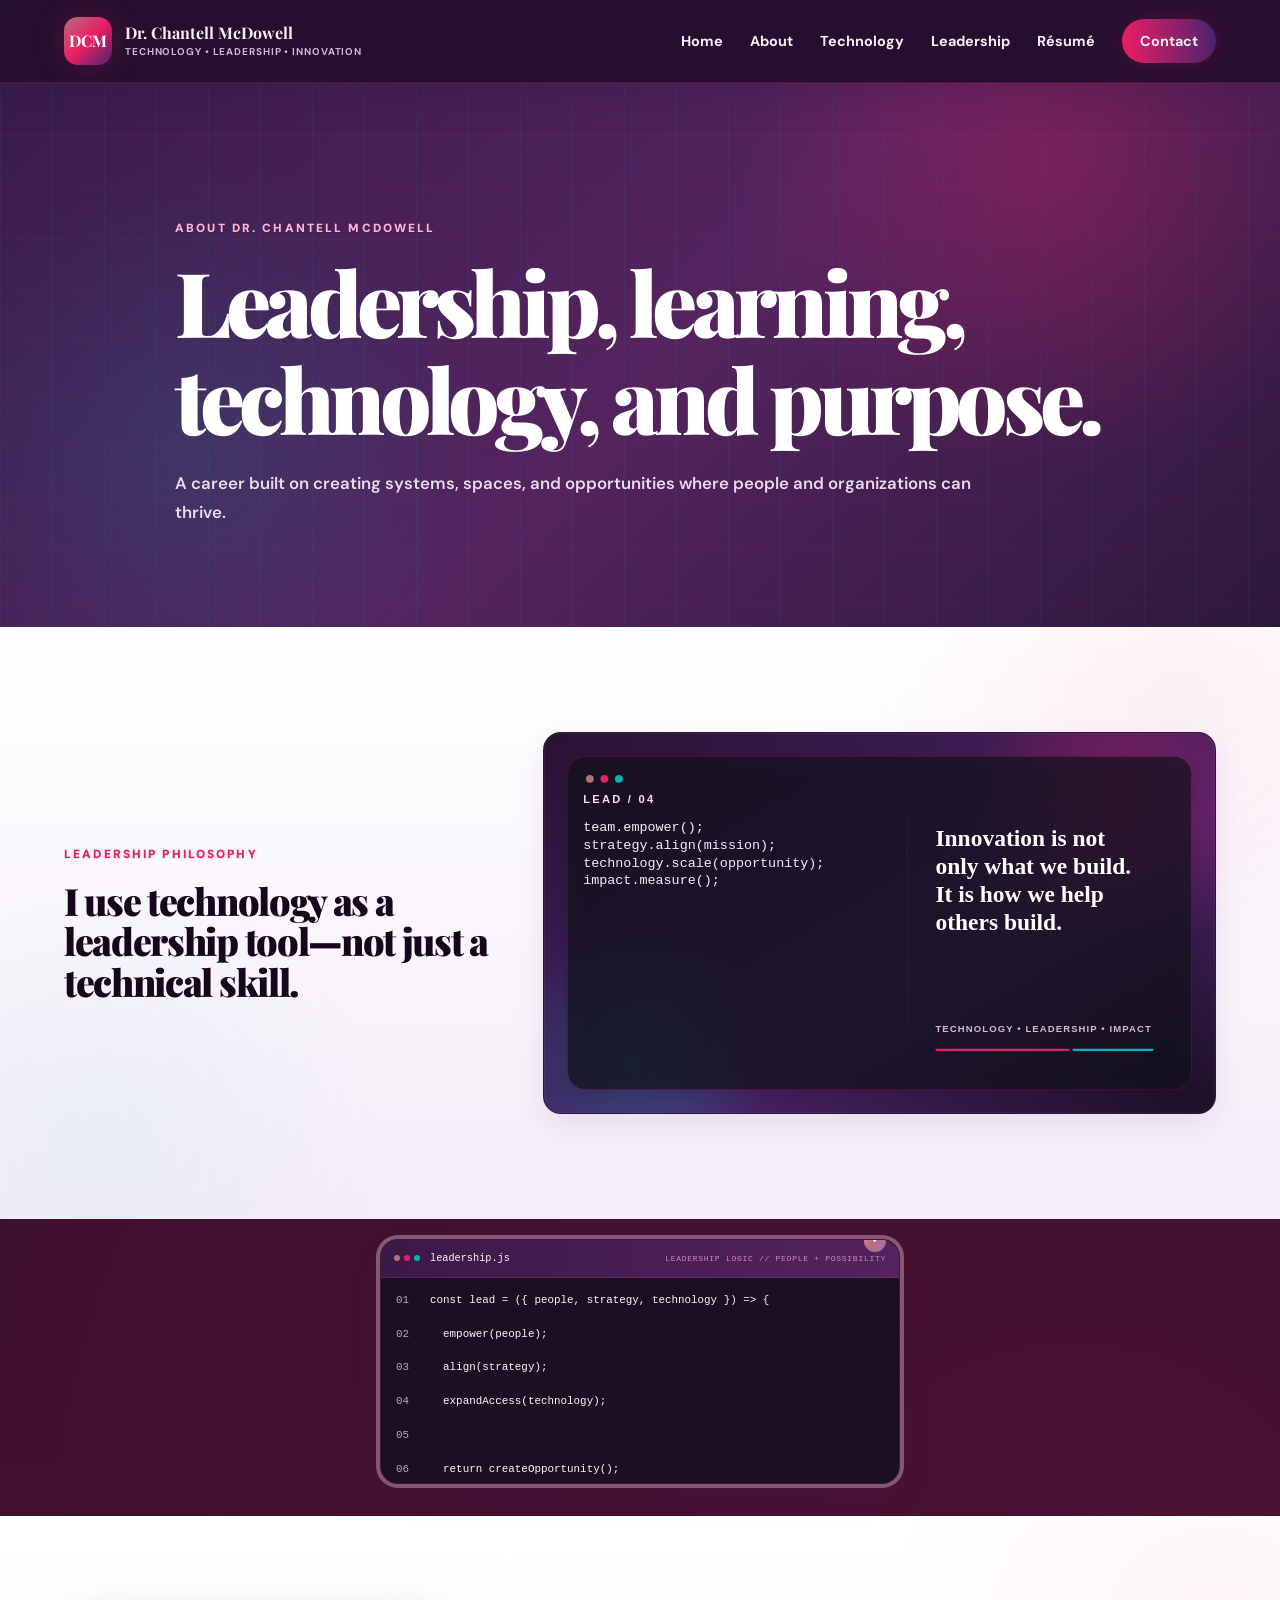
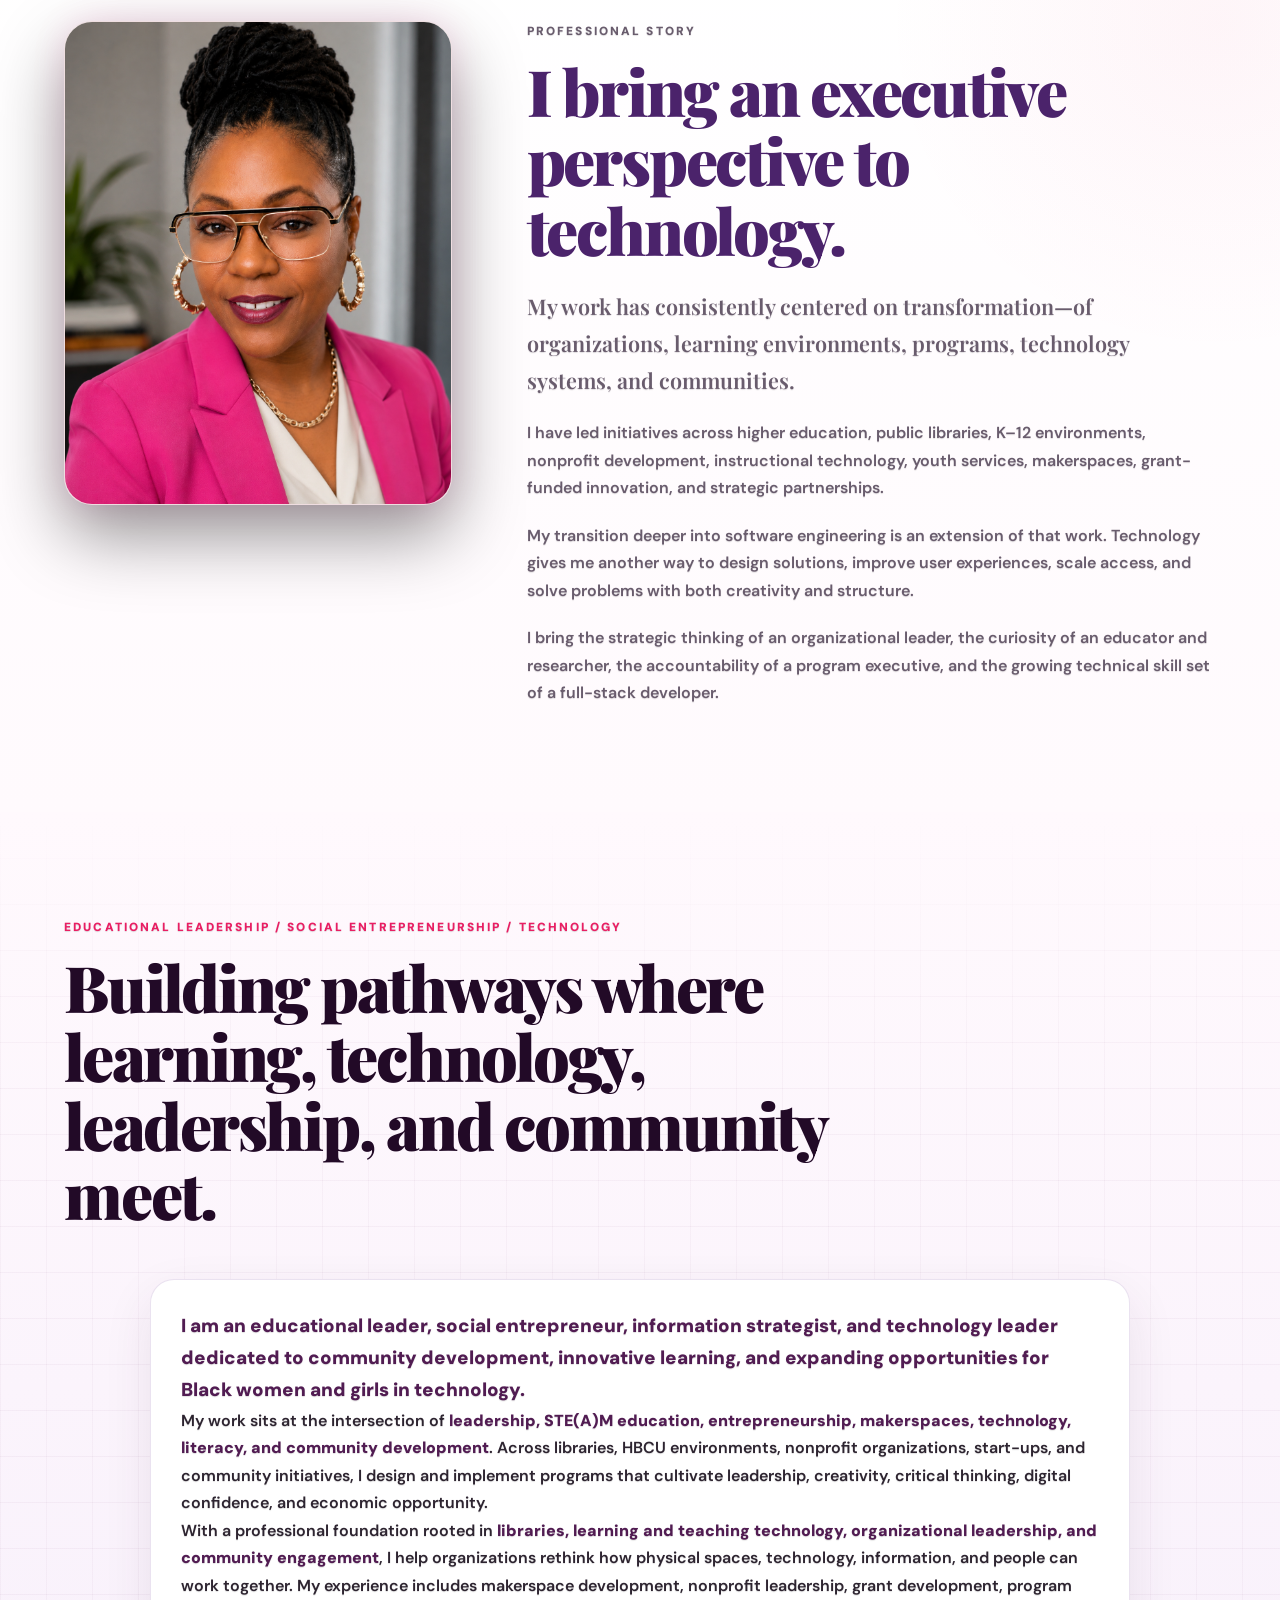
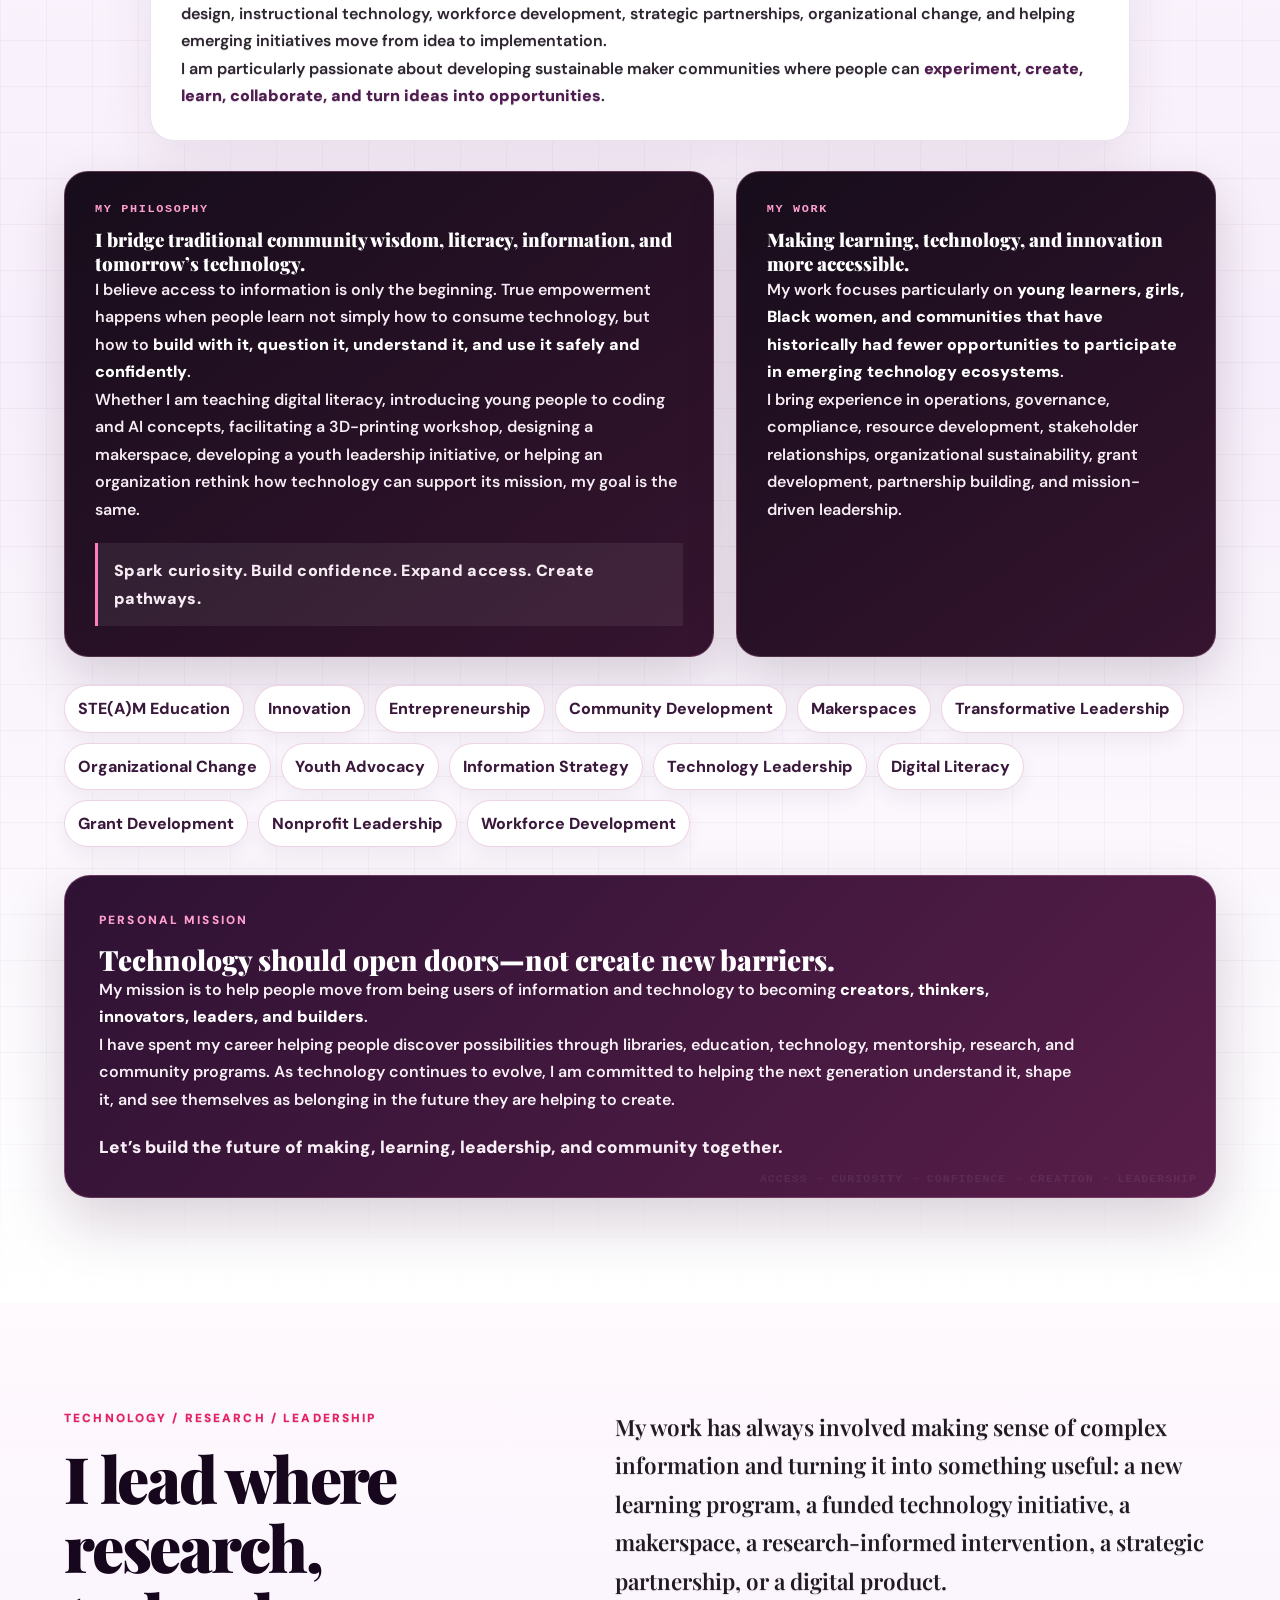
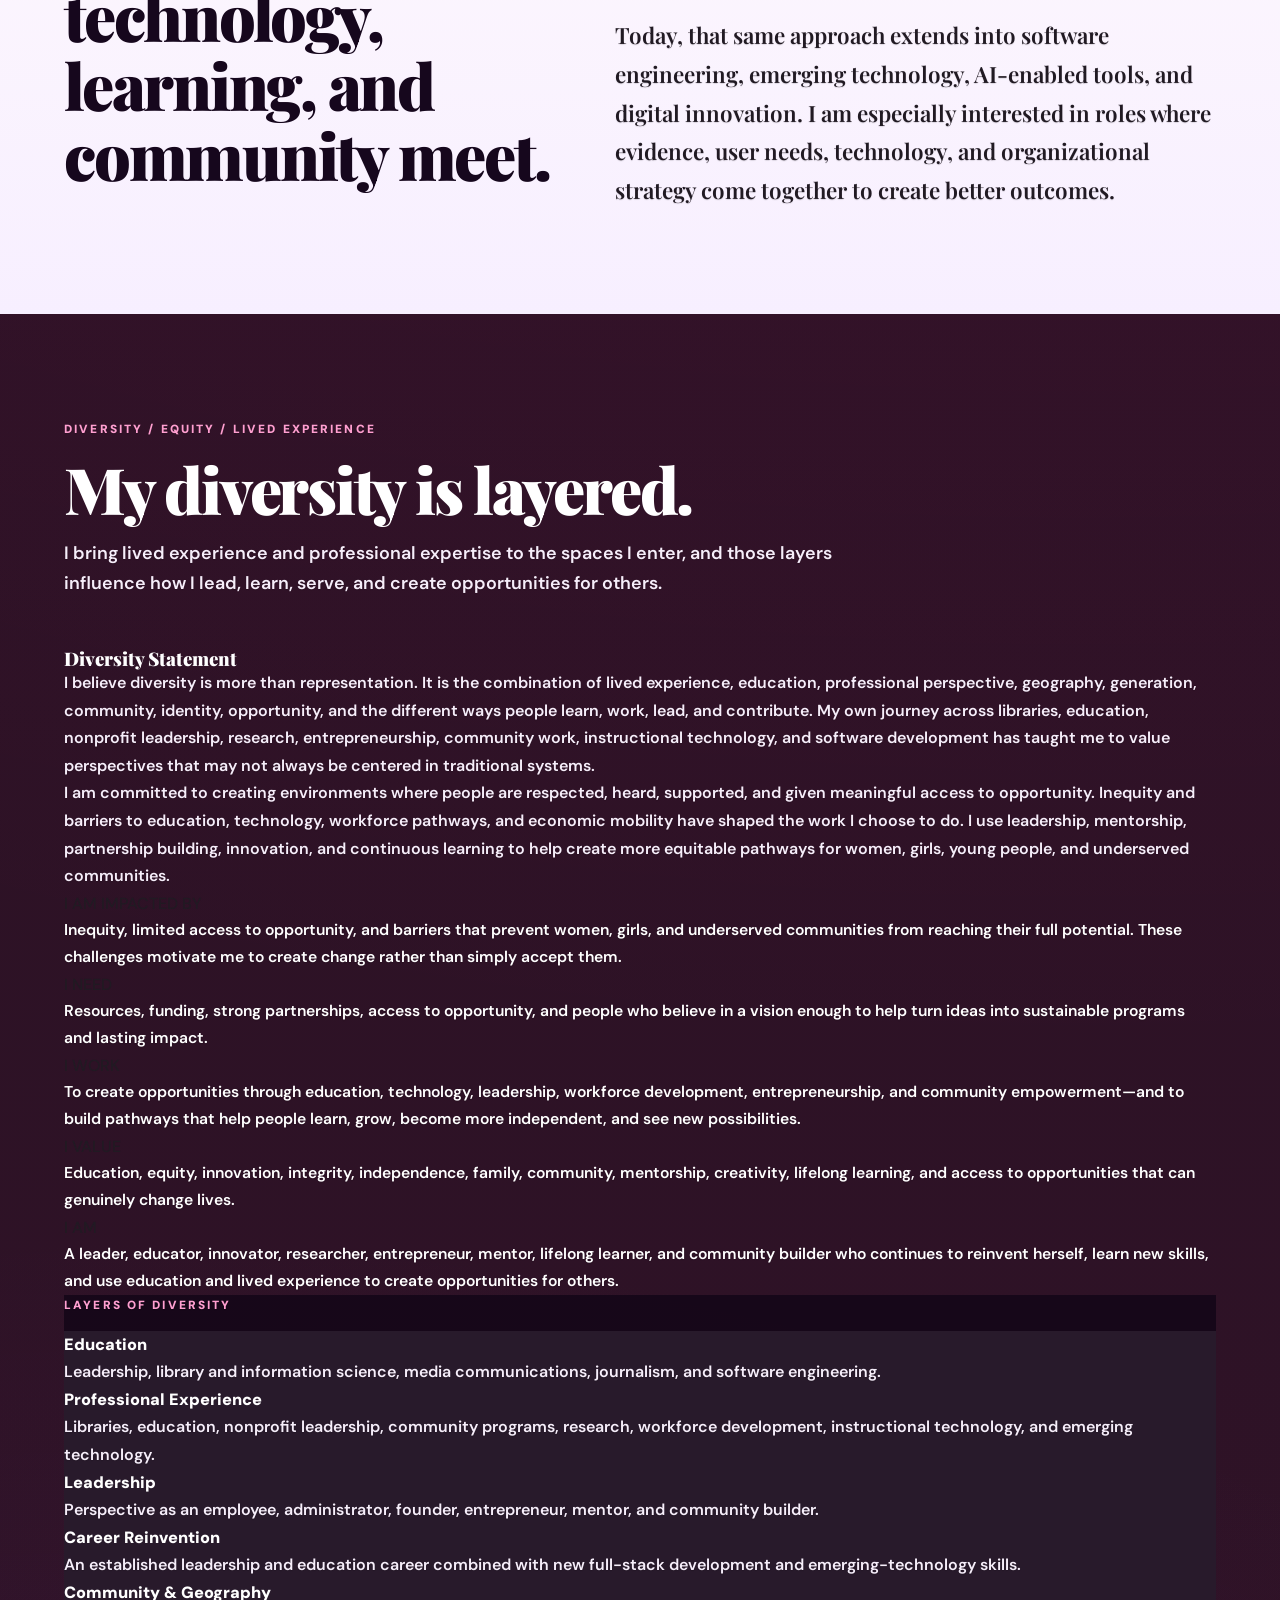
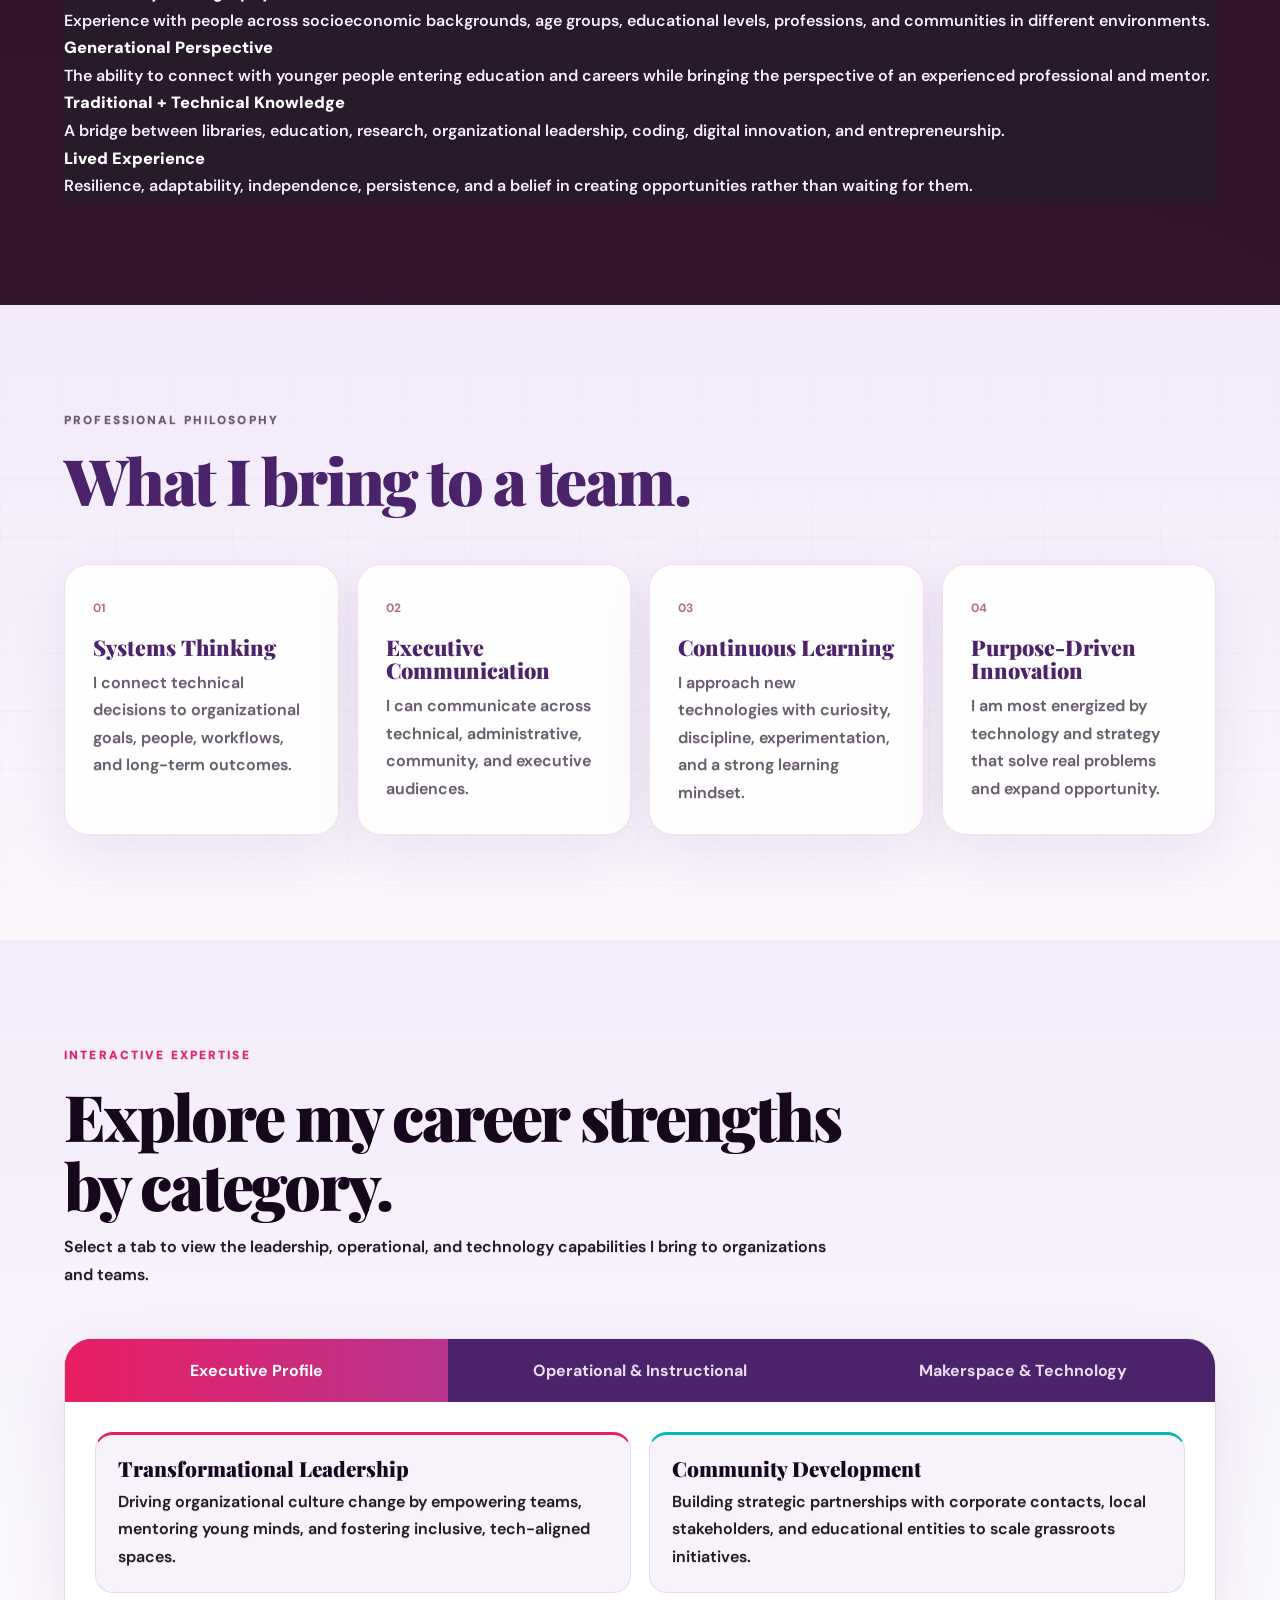
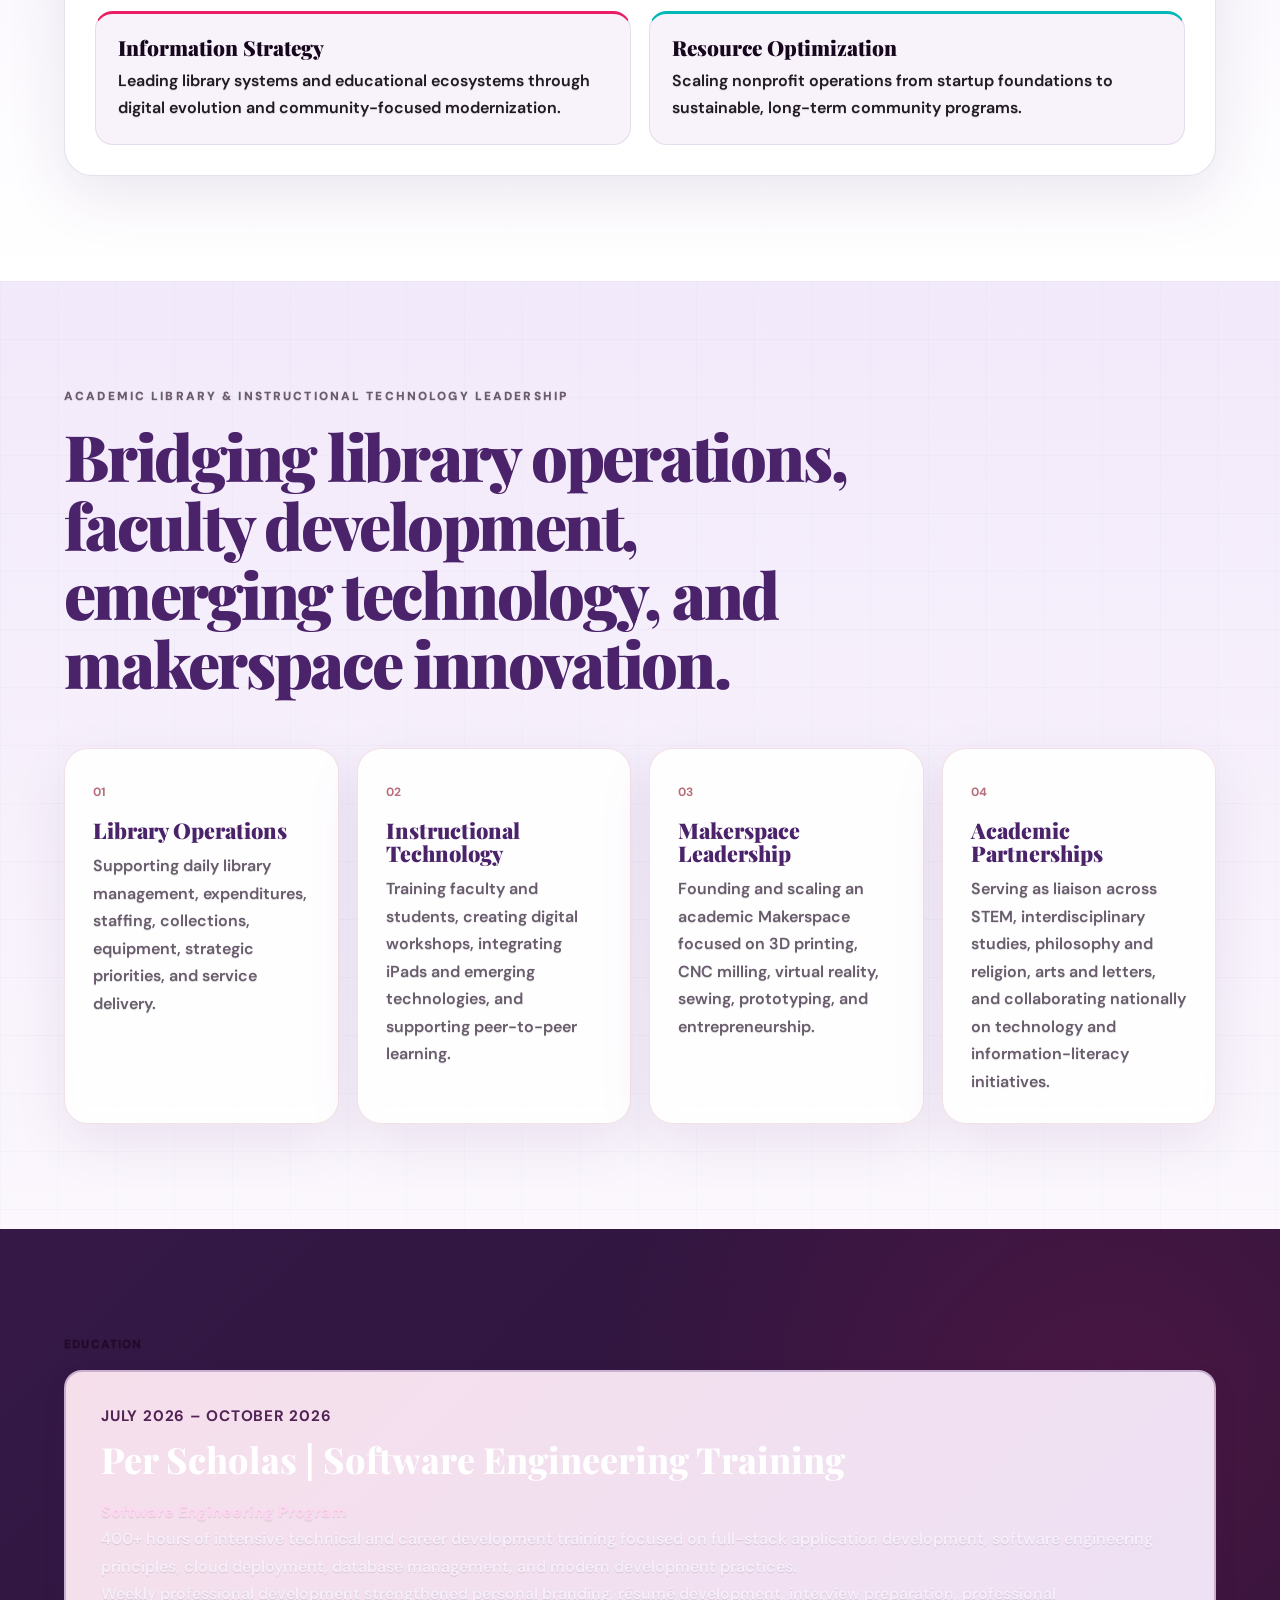
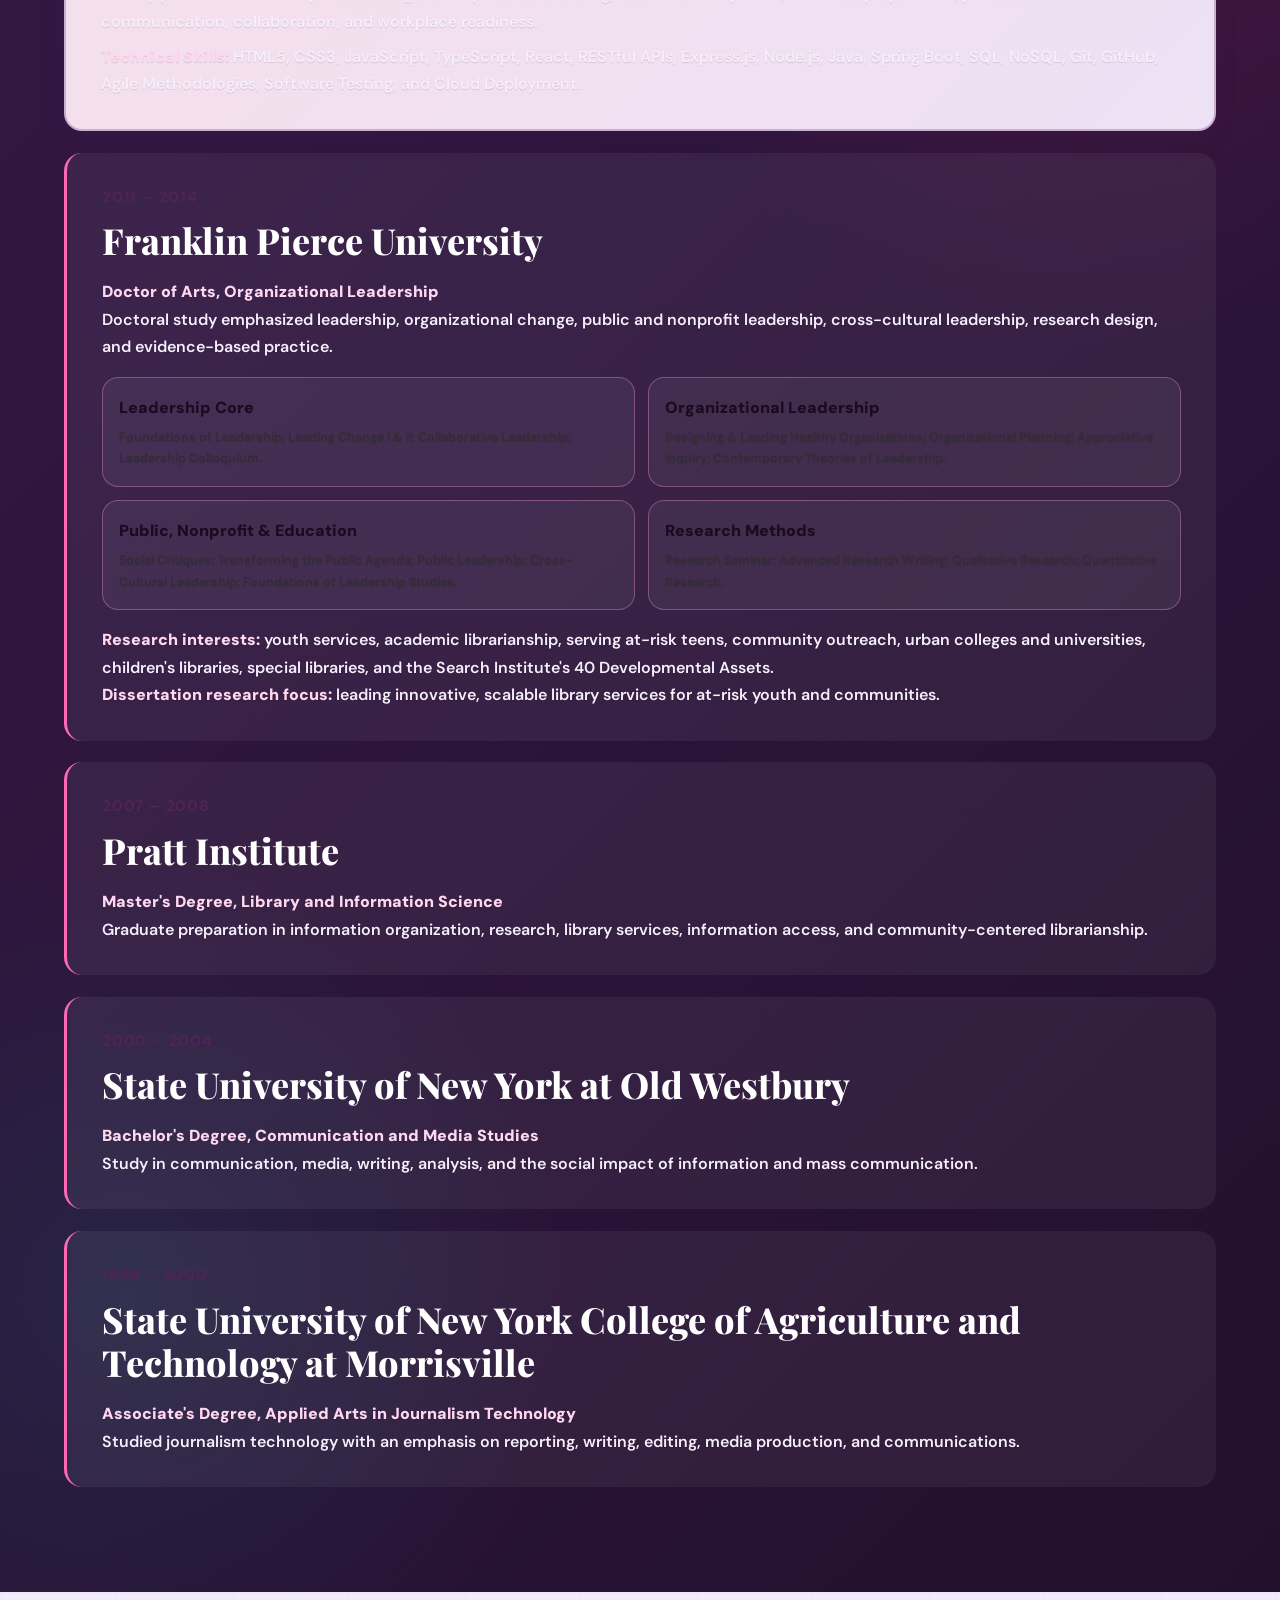
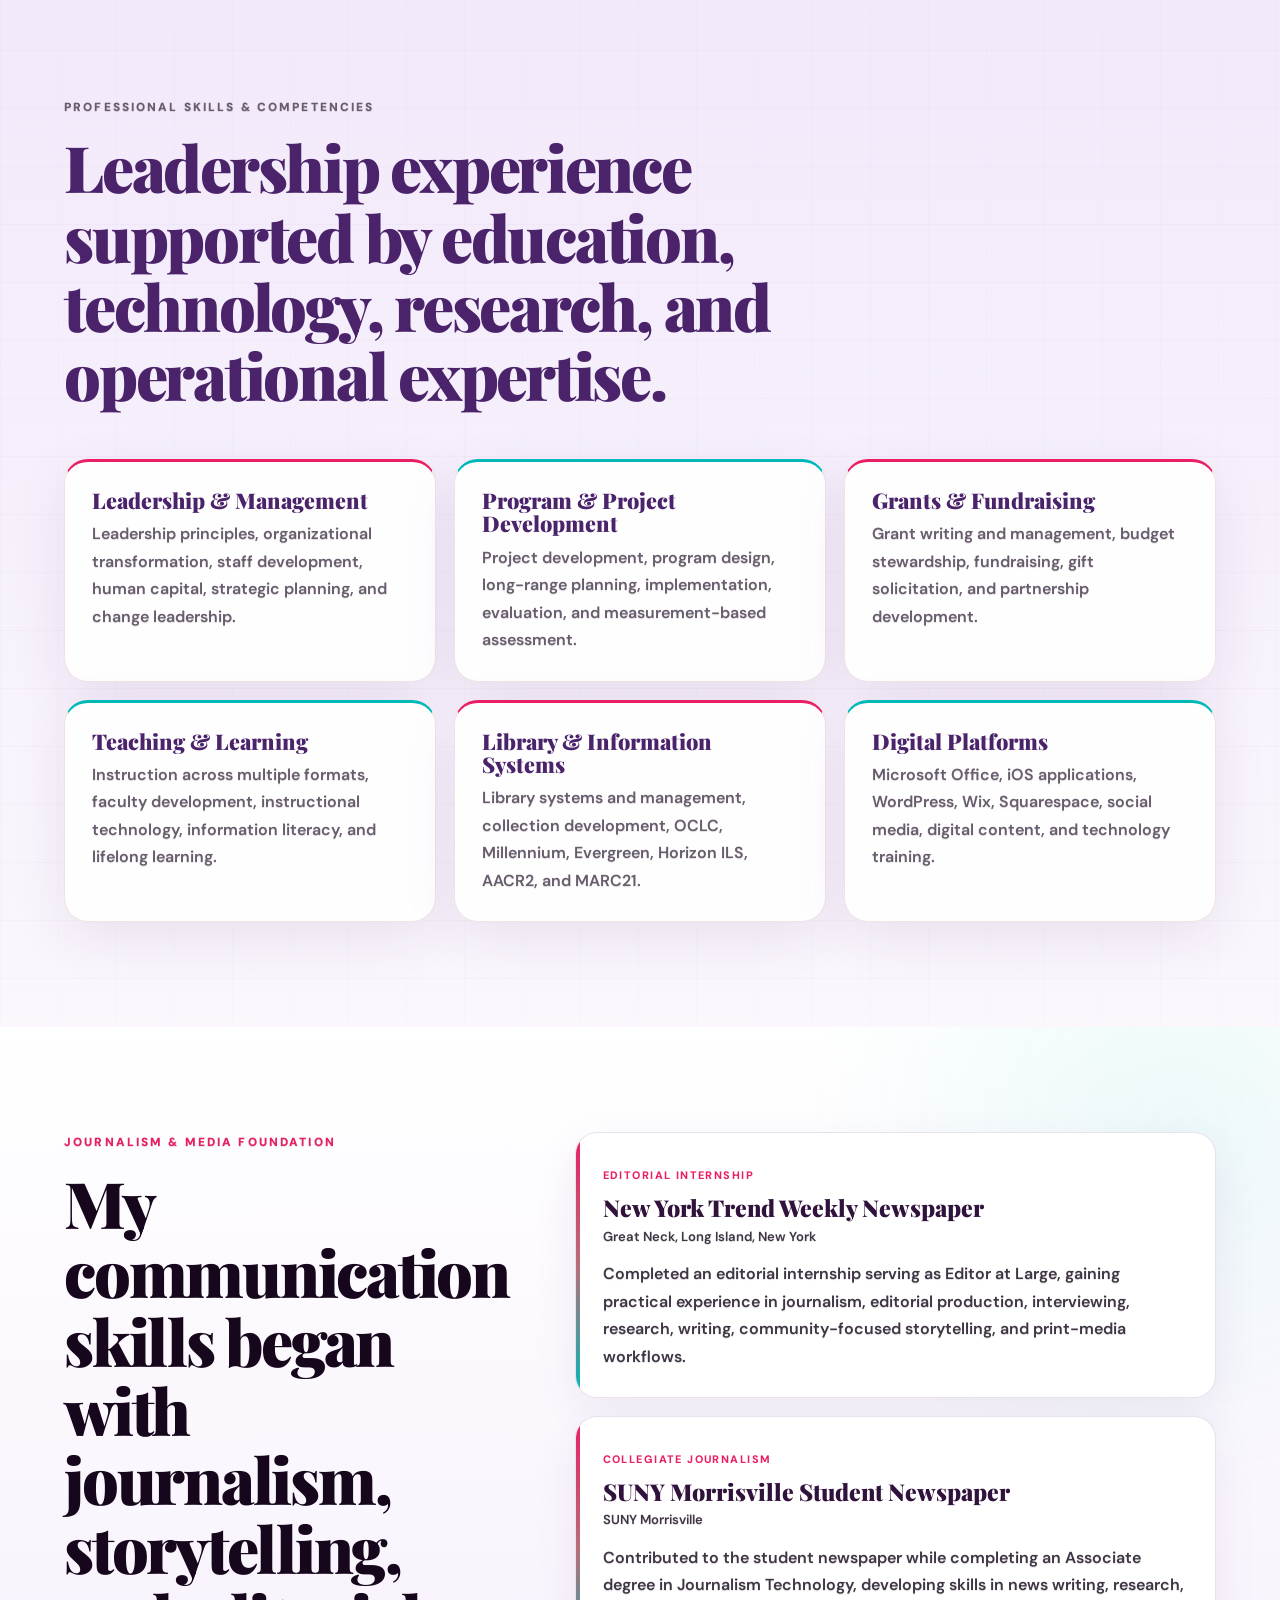
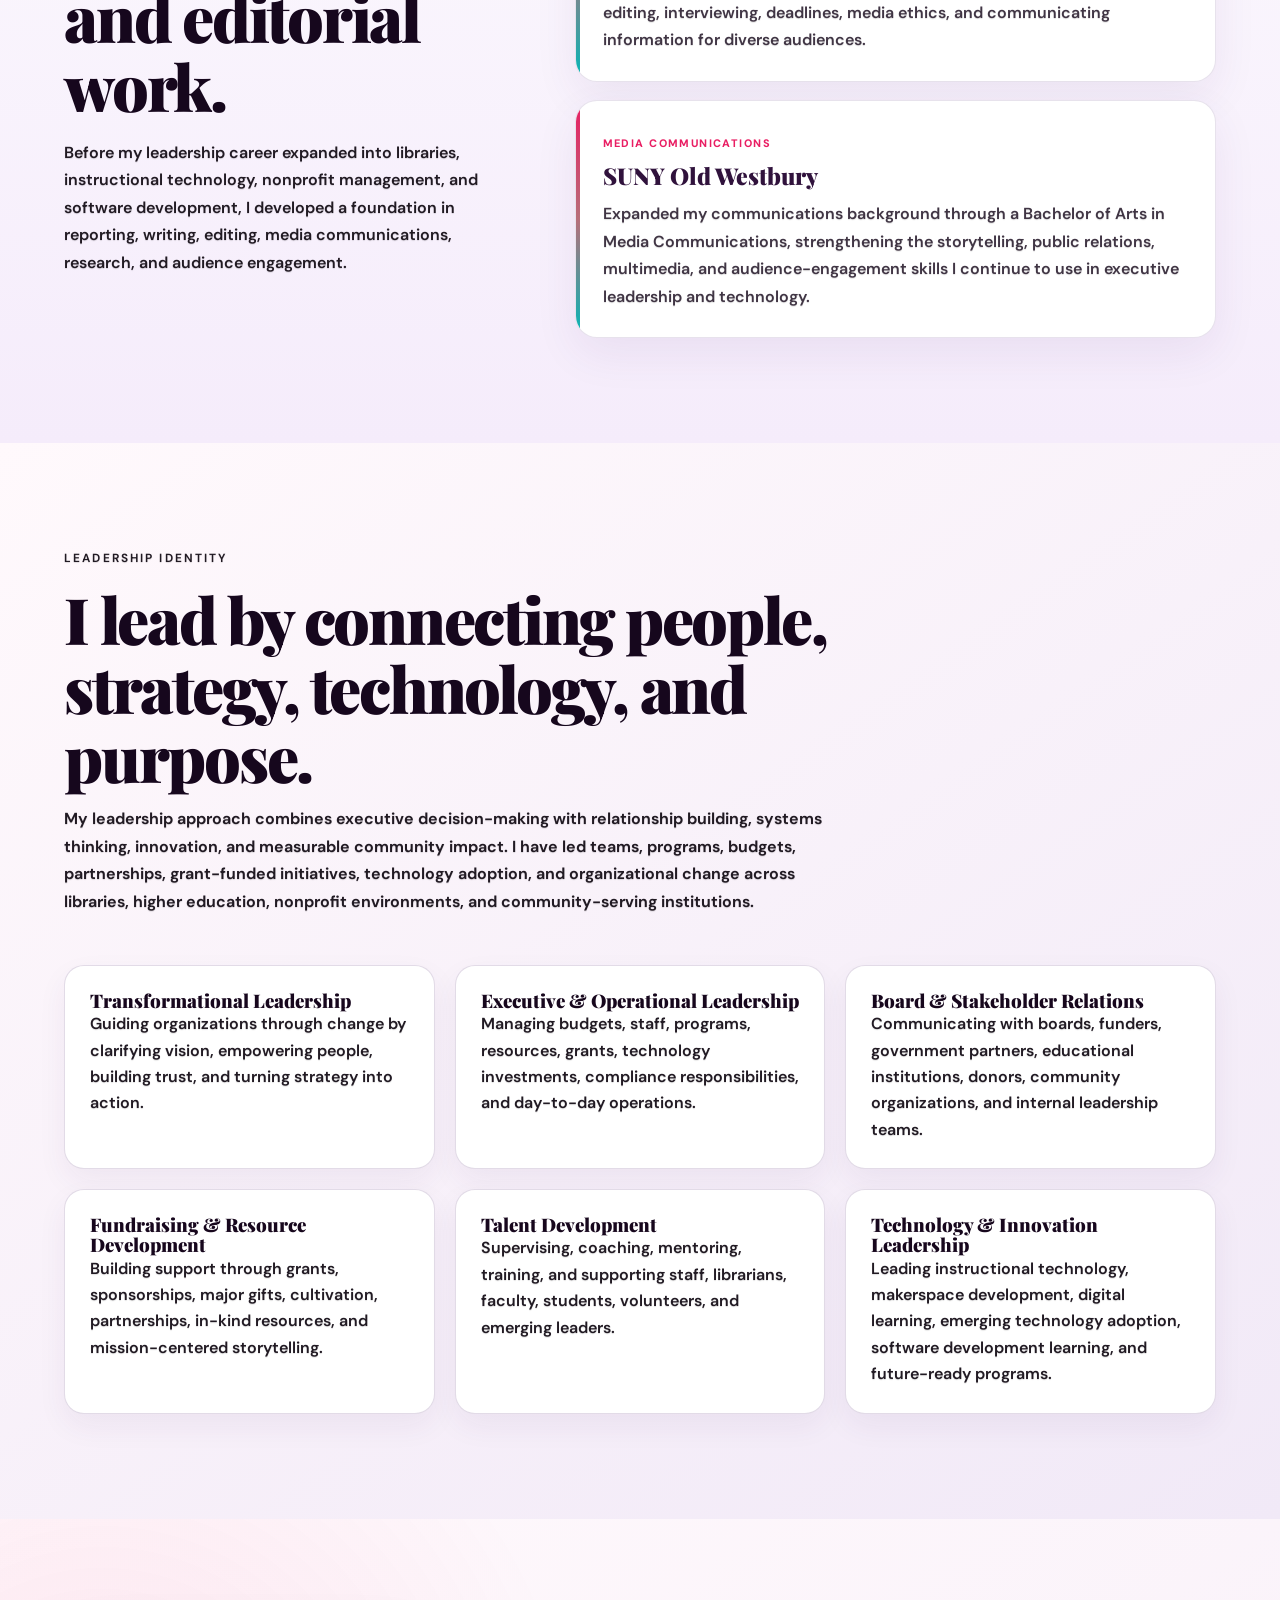
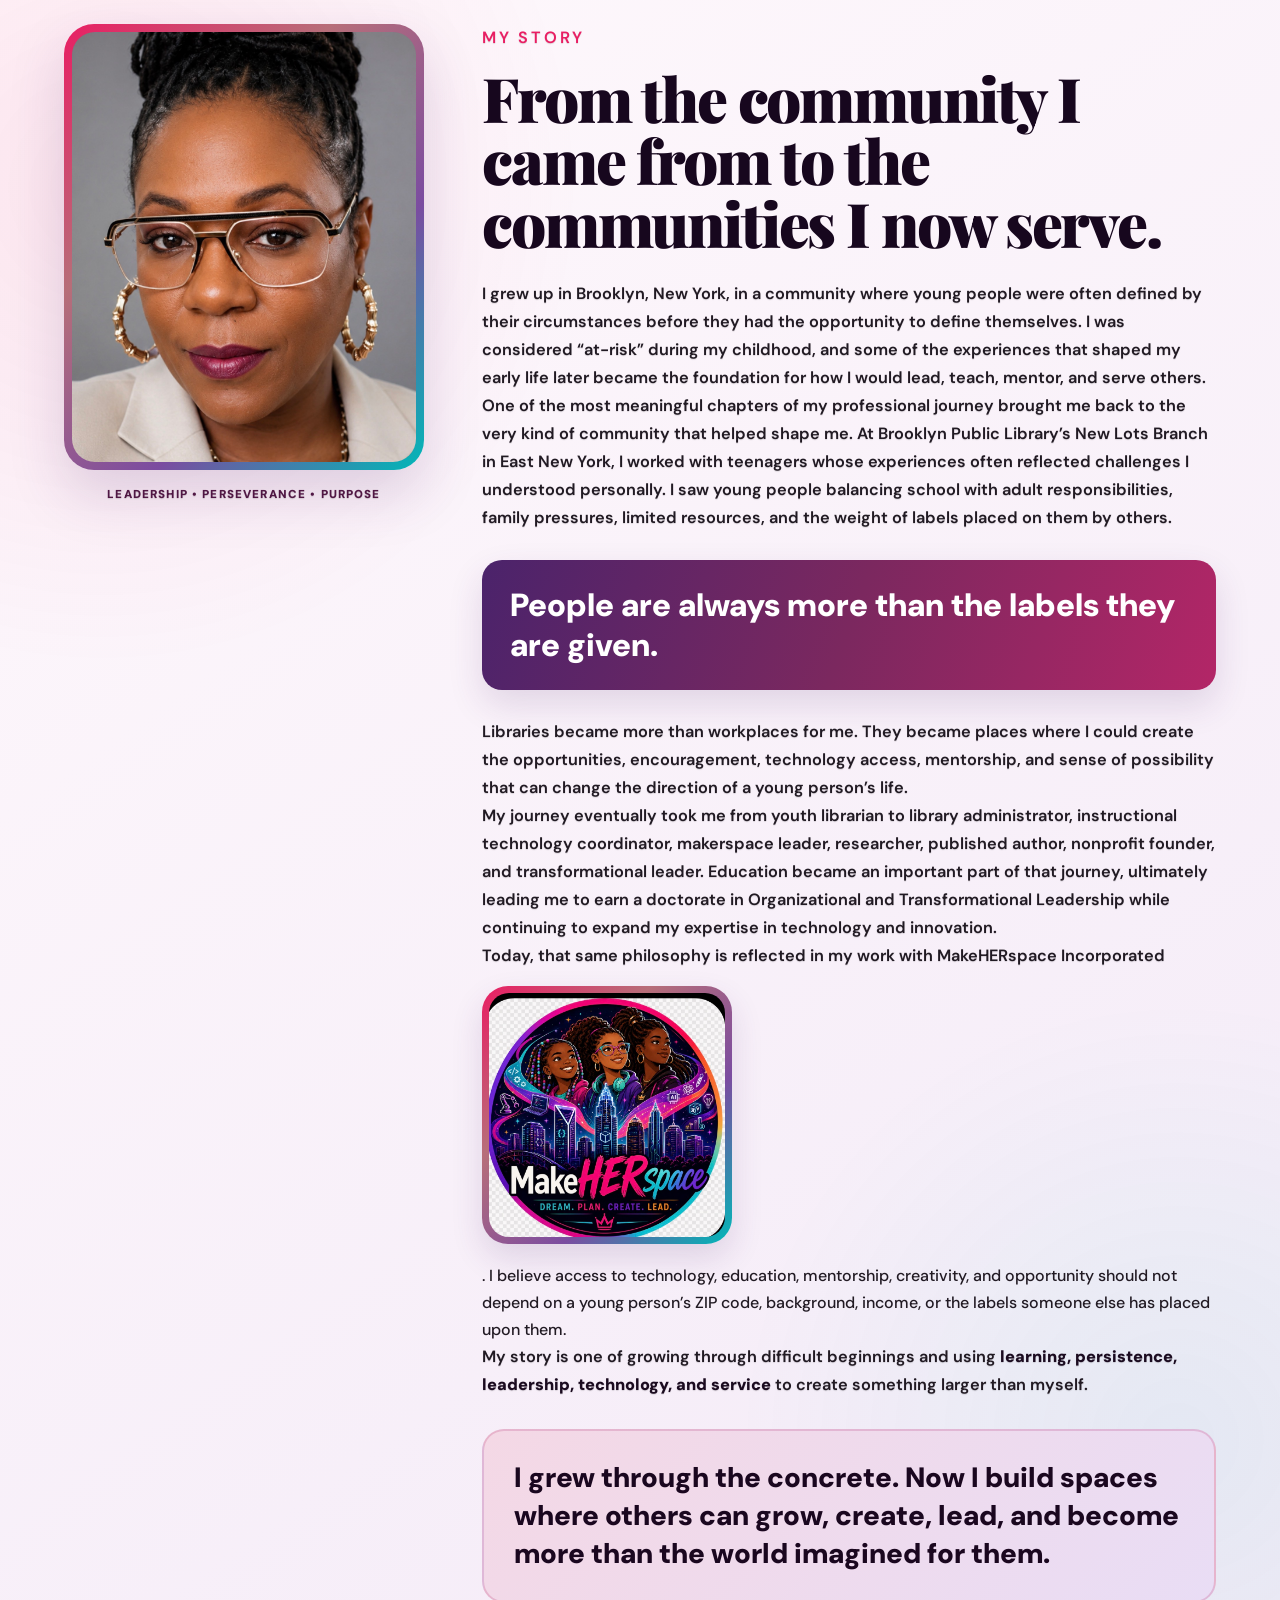
==== about.html @ 2b9bd10f "Build professional digital profile portfolio" ====
<!doctype html>
<html lang="en">
<head>
  <meta charset="UTF-8">
  <meta name="viewport" content="width=device-width, initial-scale=1.0">
  <meta name="description" content="About Dr. Chantell McDowell, technology professional, executive leader, and nonprofit founder.">
  <meta name="theme-color" content="#0c0810">
  <title>About | Dr. Chantell McDowell</title>
  <link rel="preconnect" href="https://fonts.googleapis.com">
  <link rel="preconnect" href="https://fonts.gstatic.com" crossorigin>
  <link href="https://fonts.googleapis.com/css2?family=DM+Sans:wght@400;500;600;700&family=Playfair+Display:wght@600;700&display=swap" rel="stylesheet">
  <link rel="stylesheet" href="style.css">
</head>
<body class="matrix-site feminine-matrix">
<div class="feminine-data-grid" aria-hidden="true"></div>
<div class="matrix-rain sitewide-rain" aria-hidden="true"></div>
<div class="matrix-scanline sitewide-scanline" aria-hidden="true"></div>
<div class="ambient ambient-a"></div>
<div class="ambient ambient-b"></div>

<header class="site-header">
  <nav class="nav container">
    <a class="brand" href="index.html">
      <span class="brand-mark">DCM</span>
      <span class="brand-copy">
        <strong>Dr. Chantell McDowell</strong>
        <small>Technology • Leadership • Innovation</small>
      </span>
    </a>
    <button class="menu-button" id="menuButton" aria-label="Open menu">☰</button>
    <div class="nav-links" id="navLinks">
      <a href="index.html">Home</a>
      <a href="about.html">About</a>
      <a href="technology.html">Technology</a>
      <a href="leadership.html">Leadership</a>
      <a href="resume.html">Résumé</a>
      <a href="contact.html" class="nav-cta">Contact</a>
    </div>
  </nav>
</header>

<main>
<section class="page-hero">
  <div class="container narrow reveal">
    <p class="kicker">About Dr. Chantell McDowell</p>
    <h1>Leadership, learning, technology, and purpose.</h1>
    <p>A career built on creating systems, spaces, and opportunities where people and organizations can thrive.</p>
  </div>
</section>


<section class="section code-visual-section">
  <div class="container code-visual-layout reveal">
    <div class="code-visual-copy">
      <p class="section-code">LEADERSHIP PHILOSOPHY</p>
      <h2>I use technology as a leadership tool—not just a technical skill.</h2>
    </div>
    <figure class="code-visual-frame">
      <img src="assets/images/code-visual-lead.svg" alt="Futuristic code graphic with quote about innovation and empowering others">
    </figure>
  </div>
</section>
<section class="raw-code-band" aria-label="LEADERSHIP LOGIC // PEOPLE + POSSIBILITY">
  <div class="container">
    <div class="raw-code-window reveal">
      <div class="raw-code-toolbar">
        <div class="raw-code-dots" aria-hidden="true"><i></i><i></i><i></i></div>
        <span>leadership.js</span>
        <small>LEADERSHIP LOGIC // PEOPLE + POSSIBILITY</small>
      </div>
      <pre class="raw-code-pre"><code><span class="raw-line"><span class="line-number">01</span>const lead = ({ people, strategy, technology }) =&gt; {</span>
<span class="raw-line"><span class="line-number">02</span>  empower(people);</span>
<span class="raw-line"><span class="line-number">03</span>  align(strategy);</span>
<span class="raw-line"><span class="line-number">04</span>  expandAccess(technology);</span>
<span class="raw-line"><span class="line-number">05</span></span>
<span class="raw-line"><span class="line-number">06</span>  return createOpportunity();</span>
<span class="raw-line"><span class="line-number">07</span>};</span></code></pre>
    </div>
  </div>
</section>

<section class="section white-section">
  <div class="container bio-layout">
    <div class="portrait-secondary reveal"><img src="assets/images/hotpink%20blazer.png" alt="Dr. Chantell McDowell in a hot pink blazer"></div>
    <div class="bio-copy reveal">
      <p class="section-code">PROFESSIONAL STORY</p>
      <h2>I bring an executive perspective to technology.</h2>
      <p class="lead">My work has consistently centered on transformation—of organizations, learning environments, programs, technology systems, and communities.</p>
      <p>I have led initiatives across higher education, public libraries, K–12 environments, nonprofit development, instructional technology, youth services, makerspaces, grant-funded innovation, and strategic partnerships.</p>
      <p>My transition deeper into software engineering is an extension of that work. Technology gives me another way to design solutions, improve user experiences, scale access, and solve problems with both creativity and structure.</p>
      <p>I bring the strategic thinking of an organizational leader, the curiosity of an educator and researcher, the accountability of a program executive, and the growing technical skill set of a full-stack developer.</p>
    </div>
  </div>
</section>

<section class="section identity-section" id="professional-identity">
  <div class="container">
    <div class="section-heading reveal">
      <p class="section-code">EDUCATIONAL LEADERSHIP / SOCIAL ENTREPRENEURSHIP / TECHNOLOGY</p>
      <h2>Building pathways where learning, technology, leadership, and community meet.</h2>
    </div>

    <div class="identity-intro reveal">
      <p class="lead"><strong>I am an educational leader, social entrepreneur, information strategist, and technology leader dedicated to community development, innovative learning, and expanding opportunities for Black women and girls in technology.</strong></p>
      <p>My work sits at the intersection of <strong>leadership, STE(A)M education, entrepreneurship, makerspaces, technology, literacy, and community development</strong>. Across libraries, HBCU environments, nonprofit organizations, start-ups, and community initiatives, I design and implement programs that cultivate leadership, creativity, critical thinking, digital confidence, and economic opportunity.</p>
      <p>With a professional foundation rooted in <strong>libraries, learning and teaching technology, organizational leadership, and community engagement</strong>, I help organizations rethink how physical spaces, technology, information, and people can work together. My experience includes makerspace development, nonprofit leadership, grant development, program design, instructional technology, workforce development, strategic partnerships, organizational change, and helping emerging initiatives move from idea to implementation.</p>
      <p>I am particularly passionate about developing sustainable maker communities where people can <strong>experiment, create, learn, collaborate, and turn ideas into opportunities</strong>.</p>
    </div>

    <div class="identity-grid">
      <article class="identity-card reveal">
        <span>MY PHILOSOPHY</span>
        <h3>I bridge traditional community wisdom, literacy, information, and tomorrow’s technology.</h3>
        <p>I believe access to information is only the beginning. True empowerment happens when people learn not simply how to consume technology, but how to <strong>build with it, question it, understand it, and use it safely and confidently</strong>.</p>
        <p>Whether I am teaching digital literacy, introducing young people to coding and AI concepts, facilitating a 3D-printing workshop, designing a makerspace, developing a youth leadership initiative, or helping an organization rethink how technology can support its mission, my goal is the same.</p>
        <p class="identity-mantra">Spark curiosity. Build confidence. Expand access. Create pathways.</p>
      </article>

      <article class="identity-card reveal">
        <span>MY WORK</span>
        <h3>Making learning, technology, and innovation more accessible.</h3>
        <p>My work focuses particularly on <strong>young learners, girls, Black women, and communities that have historically had fewer opportunities to participate in emerging technology ecosystems</strong>.</p>
        <p>I bring experience in operations, governance, compliance, resource development, stakeholder relationships, organizational sustainability, grant development, partnership building, and mission-driven leadership.</p>
      </article>
    </div>

    <div class="focus-cloud reveal" aria-label="Professional focus areas">
      <span>STE(A)M Education</span><span>Innovation</span><span>Entrepreneurship</span><span>Community Development</span><span>Makerspaces</span><span>Transformative Leadership</span><span>Organizational Change</span><span>Youth Advocacy</span><span>Information Strategy</span><span>Technology Leadership</span><span>Digital Literacy</span><span>Grant Development</span><span>Nonprofit Leadership</span><span>Workforce Development</span>
    </div>

    <div class="mission-panel reveal">
      <p class="section-code">PERSONAL MISSION</p>
      <h3>Technology should open doors—not create new barriers.</h3>
      <p>My mission is to help people move from being users of information and technology to becoming <strong>creators, thinkers, innovators, leaders, and builders</strong>.</p>
      <p>I have spent my career helping people discover possibilities through libraries, education, technology, mentorship, research, and community programs. As technology continues to evolve, I am committed to helping the next generation understand it, shape it, and see themselves as belonging in the future they are helping to create.</p>
      <p class="mission-close">Let’s build the future of making, learning, leadership, and community together.</p>
    </div>
  </div>
</section>

<section class="section ai-positioning-section">
  <div class="container split-feature reveal">
    <div>
      <p class="section-code">TECHNOLOGY / RESEARCH / LEADERSHIP</p>
      <h2>I lead where research, technology, learning, and community meet.</h2>
    </div>
    <div class="large-copy">
      <p>My work has always involved making sense of complex information and turning it into something useful: a new learning program, a funded technology initiative, a makerspace, a research-informed intervention, a strategic partnership, or a digital product.</p>
      <p>Today, that same approach extends into software engineering, emerging technology, AI-enabled tools, and digital innovation. I am especially interested in roles where evidence, user needs, technology, and organizational strategy come together to create better outcomes.</p>
    </div>
  </div>
</section>


<section class="section diversity-section" id="diversity">
  <div class="container">
    <div class="section-heading reveal">
      <p class="section-code">DIVERSITY / EQUITY / LIVED EXPERIENCE</p>
      <h2>My diversity is layered.</h2>
      <p class="lead">I bring lived experience and professional expertise to the spaces I enter, and those layers influence how I lead, learn, serve, and create opportunities for others.</p>
    </div>

    <div class="diversity-statement reveal">
      <h3>Diversity Statement</h3>
      <p>I believe diversity is more than representation. It is the combination of lived experience, education, professional perspective, geography, generation, community, identity, opportunity, and the different ways people learn, work, lead, and contribute. My own journey across libraries, education, nonprofit leadership, research, entrepreneurship, community work, instructional technology, and software development has taught me to value perspectives that may not always be centered in traditional systems.</p>
      <p>I am committed to creating environments where people are respected, heard, supported, and given meaningful access to opportunity. Inequity and barriers to education, technology, workforce pathways, and economic mobility have shaped the work I choose to do. I use leadership, mentorship, partnership building, innovation, and continuous learning to help create more equitable pathways for women, girls, young people, and underserved communities.</p>
    </div>

    <div class="diversity-values-grid">
      <article class="diversity-value reveal"><span>I AM IMPACTED BY</span><p>Inequity, limited access to opportunity, and barriers that prevent women, girls, and underserved communities from reaching their full potential. These challenges motivate me to create change rather than simply accept them.</p></article>
      <article class="diversity-value reveal"><span>I NEED</span><p>Resources, funding, strong partnerships, access to opportunity, and people who believe in a vision enough to help turn ideas into sustainable programs and lasting impact.</p></article>
      <article class="diversity-value reveal"><span>I WORK</span><p>To create opportunities through education, technology, leadership, workforce development, entrepreneurship, and community empowerment—and to build pathways that help people learn, grow, become more independent, and see new possibilities.</p></article>
      <article class="diversity-value reveal"><span>I VALUE</span><p>Education, equity, innovation, integrity, independence, family, community, mentorship, creativity, lifelong learning, and access to opportunities that can genuinely change lives.</p></article>
      <article class="diversity-value reveal"><span>I AM</span><p>A leader, educator, innovator, researcher, entrepreneur, mentor, lifelong learner, and community builder who continues to reinvent herself, learn new skills, and use education and lived experience to create opportunities for others.</p></article>
    </div>

    <div class="layers-panel reveal">
      <p class="section-code">LAYERS OF DIVERSITY</p>
      <div class="layers-grid">
        <div><strong>Education</strong><p>Leadership, library and information science, media communications, journalism, and software engineering.</p></div>
        <div><strong>Professional Experience</strong><p>Libraries, education, nonprofit leadership, community programs, research, workforce development, instructional technology, and emerging technology.</p></div>
        <div><strong>Leadership</strong><p>Perspective as an employee, administrator, founder, entrepreneur, mentor, and community builder.</p></div>
        <div><strong>Career Reinvention</strong><p>An established leadership and education career combined with new full-stack development and emerging-technology skills.</p></div>
        <div><strong>Community & Geography</strong><p>Experience with people across socioeconomic backgrounds, age groups, educational levels, professions, and communities in different environments.</p></div>
        <div><strong>Generational Perspective</strong><p>The ability to connect with younger people entering education and careers while bringing the perspective of an experienced professional and mentor.</p></div>
        <div><strong>Traditional + Technical Knowledge</strong><p>A bridge between libraries, education, research, organizational leadership, coding, digital innovation, and entrepreneurship.</p></div>
        <div><strong>Lived Experience</strong><p>Resilience, adaptability, independence, persistence, and a belief in creating opportunities rather than waiting for them.</p></div>
      </div>
    </div>
  </div>
</section>

<section class="section cards-section">
  <div class="container">
    <div class="section-heading reveal">
      <p class="section-code">PROFESSIONAL PHILOSOPHY</p>
      <h2>What I bring to a team.</h2>
    </div>
    <div class="quad-grid">
      <div class="value-card reveal"><span>01</span><h3>Systems Thinking</h3><p>I connect technical decisions to organizational goals, people, workflows, and long-term outcomes.</p></div>
      <div class="value-card reveal"><span>02</span><h3>Executive Communication</h3><p>I can communicate across technical, administrative, community, and executive audiences.</p></div>
      <div class="value-card reveal"><span>03</span><h3>Continuous Learning</h3><p>I approach new technologies with curiosity, discipline, experimentation, and a strong learning mindset.</p></div>
      <div class="value-card reveal"><span>04</span><h3>Purpose-Driven Innovation</h3><p>I am most energized by technology and strategy that solve real problems and expand opportunity.</p></div>
    </div>
  </div>
</section>


<section class="section tabbed-expertise-section">
  <div class="container">
    <div class="section-heading reveal">
      <p class="section-code">INTERACTIVE EXPERTISE</p>
      <h2>Explore my career strengths by category.</h2>
      <p>Select a tab to view the leadership, operational, and technology capabilities I bring to organizations and teams.</p>
    </div>

    <div class="career-tabs reveal" data-tabs>
      <div class="tab-buttons" role="tablist" aria-label="Career expertise">
        <button class="tab-button active" role="tab" aria-selected="true" data-tab="executive">Executive Profile</button>
        <button class="tab-button" role="tab" aria-selected="false" data-tab="operations">Operational & Instructional</button>
        <button class="tab-button" role="tab" aria-selected="false" data-tab="makerspace">Makerspace & Technology</button>
      </div>

      <div class="tab-panel active" data-panel="executive">
        <div class="tab-skill"><h3>Transformational Leadership</h3><p>Driving organizational culture change by empowering teams, mentoring young minds, and fostering inclusive, tech-aligned spaces.</p></div>
        <div class="tab-skill"><h3>Community Development</h3><p>Building strategic partnerships with corporate contacts, local stakeholders, and educational entities to scale grassroots initiatives.</p></div>
        <div class="tab-skill"><h3>Information Strategy</h3><p>Leading library systems and educational ecosystems through digital evolution and community-focused modernization.</p></div>
        <div class="tab-skill"><h3>Resource Optimization</h3><p>Scaling nonprofit operations from startup foundations to sustainable, long-term community programs.</p></div>
      </div>

      <div class="tab-panel" data-panel="operations">
        <div class="tab-skill"><h3>Fiscal Management</h3><p>Managing organizational budgets, fundraising initiatives, grant resources, and structured compliance.</p></div>
        <div class="tab-skill"><h3>Instructional Design</h3><p>Directing instructional technology programs and developing curriculum paths for community-centered learning environments.</p></div>
        <div class="tab-skill"><h3>Cross-Sector Governance</h3><p>Partnering with boards of directors, managing data frameworks, and supporting organizational accountability.</p></div>
        <div class="tab-skill"><h3>Program Roadmap Design</h3><p>Engineering multi-year growth strategies, content flows, outreach frameworks, and measurable implementation plans.</p></div>
      </div>

      <div class="tab-panel" data-panel="makerspace">
        <div class="tab-skill"><h3>Digital Fabrication</h3><p>3D printing, laser cutting, CNC milling, vinyl cutting, Silhouette Cameo, sublimation printing, mug presses, and T-shirt heat presses.</p></div>
        <div class="tab-skill"><h3>Design & Modeling</h3><p>3D asset modeling in Blender and CAD-based design for prototyping, engineering, and maker education.</p></div>
        <div class="tab-skill"><h3>Production & Prototyping</h3><p>Creating physical products and learning experiences that connect design thinking, digital fabrication, entrepreneurship, and workforce skills.</p></div>
        <div class="tab-skill"><h3>Digital Platforms</h3><p>Canvas LMS, GitHub, web-development tools, digital content systems, and modern instructional technologies.</p></div>
      </div>
    </div>
  </div>
</section>

<section class="section cards-section">
  <div class="container">
    <div class="section-heading reveal">
      <p class="section-code">ACADEMIC LIBRARY & INSTRUCTIONAL TECHNOLOGY LEADERSHIP</p>
      <h2>Bridging library operations, faculty development, emerging technology, and makerspace innovation.</h2>
    </div>
    <div class="quad-grid">
      <div class="value-card reveal"><span>01</span><h3>Library Operations</h3><p>Supporting daily library management, expenditures, staffing, collections, equipment, strategic priorities, and service delivery.</p></div>
      <div class="value-card reveal"><span>02</span><h3>Instructional Technology</h3><p>Training faculty and students, creating digital workshops, integrating iPads and emerging technologies, and supporting peer-to-peer learning.</p></div>
      <div class="value-card reveal"><span>03</span><h3>Makerspace Leadership</h3><p>Founding and scaling an academic Makerspace focused on 3D printing, CNC milling, virtual reality, sewing, prototyping, and entrepreneurship.</p></div>
      <div class="value-card reveal"><span>04</span><h3>Academic Partnerships</h3><p>Serving as liaison across STEM, interdisciplinary studies, philosophy and religion, arts and letters, and collaborating nationally on technology and information-literacy initiatives.</p></div>
    </div>
  </div>
</section>
<section class="section education-band">
  <div class="container">
    <p class="section-code pink reveal">EDUCATION</p>
    <div class="education-list education-expanded">
      <article class="education-item reveal per-scholas-education education-detail-card">
        <span>July 2026 – October 2026</span>
        <h3>Per Scholas | Software Engineering Training</h3>
        <p><strong>Software Engineering Program</strong></p>
        <p>400+ hours of intensive technical and career development training focused on full-stack application development, software engineering principles, cloud deployment, database management, and modern development practices.</p>
        <p>Weekly professional development strengthened personal branding, résumé development, interview preparation, professional communication, collaboration, and workplace readiness.</p>
        <p class="education-skills"><strong>Technical Skills:</strong> HTML5, CSS3, JavaScript, TypeScript, React, RESTful APIs, Express.js, Node.js, Java, Spring Boot, SQL, NoSQL, Git, GitHub, Agile Methodologies, Software Testing, and Cloud Deployment.</p>
      </article>

      <article class="education-item reveal education-detail-card">
        <span>2011 – 2014</span>
        <h3>Franklin Pierce University</h3>
        <p><strong>Doctor of Arts, Organizational Leadership</strong></p>
        <p>Doctoral study emphasized leadership, organizational change, public and nonprofit leadership, cross-cultural leadership, research design, and evidence-based practice.</p>
        <div class="education-course-grid">
          <div><strong>Leadership Core</strong><p>Foundations of Leadership; Leading Change I &amp; II; Collaborative Leadership; Leadership Colloquium.</p></div>
          <div><strong>Organizational Leadership</strong><p>Designing &amp; Leading Healthy Organizations; Organizational Planning; Appreciative Inquiry; Contemporary Theories of Leadership.</p></div>
          <div><strong>Public, Nonprofit &amp; Education</strong><p>Social Critiques; Transforming the Public Agenda; Public Leadership; Cross-Cultural Leadership; Foundations of Leadership Studies.</p></div>
          <div><strong>Research Methods</strong><p>Research Seminar; Advanced Research Writing; Qualitative Research; Quantitative Research.</p></div>
        </div>
        <p><strong>Research interests:</strong> youth services, academic librarianship, serving at-risk teens, community outreach, urban colleges and universities, children's libraries, special libraries, and the Search Institute's 40 Developmental Assets.</p>
        <p><strong>Dissertation research focus:</strong> leading innovative, scalable library services for at-risk youth and communities.</p>
      </article>

      <article class="education-item reveal education-detail-card">
        <span>2007 – 2008</span>
        <h3>Pratt Institute</h3>
        <p><strong>Master's Degree, Library and Information Science</strong></p>
        <p>Graduate preparation in information organization, research, library services, information access, and community-centered librarianship.</p>
      </article>

      <article class="education-item reveal education-detail-card">
        <span>2000 – 2004</span>
        <h3>State University of New York at Old Westbury</h3>
        <p><strong>Bachelor's Degree, Communication and Media Studies</strong></p>
        <p>Study in communication, media, writing, analysis, and the social impact of information and mass communication.</p>
      </article>

      <article class="education-item reveal education-detail-card">
        <span>1998 – 2000</span>
        <h3>State University of New York College of Agriculture and Technology at Morrisville</h3>
        <p><strong>Associate's Degree, Applied Arts in Journalism Technology</strong></p>
        <p>Studied journalism technology with an emphasis on reporting, writing, editing, media production, and communications.</p>
      </article>
    </div>
  </div>
</section>


<section class="section cards-section">
  <div class="container">
    <div class="section-heading reveal">
      <p class="section-code">PROFESSIONAL SKILLS & COMPETENCIES</p>
      <h2>Leadership experience supported by education, technology, research, and operational expertise.</h2>
    </div>
    <div class="skill-matrix">
      <div class="skill-block reveal"><h3>Leadership & Management</h3><p>Leadership principles, organizational transformation, staff development, human capital, strategic planning, and change leadership.</p></div>
      <div class="skill-block reveal"><h3>Program & Project Development</h3><p>Project development, program design, long-range planning, implementation, evaluation, and measurement-based assessment.</p></div>
      <div class="skill-block reveal"><h3>Grants & Fundraising</h3><p>Grant writing and management, budget stewardship, fundraising, gift solicitation, and partnership development.</p></div>
      <div class="skill-block reveal"><h3>Teaching & Learning</h3><p>Instruction across multiple formats, faculty development, instructional technology, information literacy, and lifelong learning.</p></div>
      <div class="skill-block reveal"><h3>Library & Information Systems</h3><p>Library systems and management, collection development, OCLC, Millennium, Evergreen, Horizon ILS, AACR2, and MARC21.</p></div>
      <div class="skill-block reveal"><h3>Digital Platforms</h3><p>Microsoft Office, iOS applications, WordPress, Wix, Squarespace, social media, digital content, and technology training.</p></div>
    </div>
  </div>
</section>



<section class="section journalism-section">
  <div class="container journalism-grid">
    <div class="section-intro reveal">
      <p class="section-code">JOURNALISM & MEDIA FOUNDATION</p>
      <h2>My communication skills began with journalism, storytelling, and editorial work.</h2>
      <p>
        Before my leadership career expanded into libraries, instructional technology,
        nonprofit management, and software development, I developed a foundation in
        reporting, writing, editing, media communications, research, and audience engagement.
      </p>
    </div>

    <div class="journalism-experience reveal">
      <article class="journalism-card">
        <span class="journalism-label">EDITORIAL INTERNSHIP</span>
        <h3>New York Trend Weekly Newspaper</h3>
        <p class="journalism-location">Great Neck, Long Island, New York</p>
        <p>
          Completed an editorial internship serving as Editor at Large, gaining practical
          experience in journalism, editorial production, interviewing, research, writing,
          community-focused storytelling, and print-media workflows.
        </p>
      </article>

      <article class="journalism-card">
        <span class="journalism-label">COLLEGIATE JOURNALISM</span>
        <h3>SUNY Morrisville Student Newspaper</h3>
        <p class="journalism-location">SUNY Morrisville</p>
        <p>
          Contributed to the student newspaper while completing an Associate degree in
          Journalism Technology, developing skills in news writing, research, editing,
          interviewing, deadlines, media ethics, and communicating information for diverse audiences.
        </p>
      </article>

      <article class="journalism-card media-education-card">
        <span class="journalism-label">MEDIA COMMUNICATIONS</span>
        <h3>SUNY Old Westbury</h3>
        <p>
          Expanded my communications background through a Bachelor of Arts in Media Communications,
          strengthening the storytelling, public relations, multimedia, and audience-engagement
          skills I continue to use in executive leadership and technology.
        </p>
      </article>
    </div>
  </div>
</section>




<section class="section leadership-identity-section">
  <div class="container">
    <div class="section-heading reveal">
      <p class="section-code">LEADERSHIP IDENTITY</p>
      <h2>I lead by connecting people, strategy, technology, and purpose.</h2>
      <p>My leadership approach combines executive decision-making with relationship building, systems thinking, innovation, and measurable community impact. I have led teams, programs, budgets, partnerships, grant-funded initiatives, technology adoption, and organizational change across libraries, higher education, nonprofit environments, and community-serving institutions.</p>
    </div>

    <div class="leadership-strength-grid">
      <article class="leadership-strength-card reveal"><h3>Transformational Leadership</h3><p>Guiding organizations through change by clarifying vision, empowering people, building trust, and turning strategy into action.</p></article>
      <article class="leadership-strength-card reveal"><h3>Executive &amp; Operational Leadership</h3><p>Managing budgets, staff, programs, resources, grants, technology investments, compliance responsibilities, and day-to-day operations.</p></article>
      <article class="leadership-strength-card reveal"><h3>Board &amp; Stakeholder Relations</h3><p>Communicating with boards, funders, government partners, educational institutions, donors, community organizations, and internal leadership teams.</p></article>
      <article class="leadership-strength-card reveal"><h3>Fundraising &amp; Resource Development</h3><p>Building support through grants, sponsorships, major gifts, cultivation, partnerships, in-kind resources, and mission-centered storytelling.</p></article>
      <article class="leadership-strength-card reveal"><h3>Talent Development</h3><p>Supervising, coaching, mentoring, training, and supporting staff, librarians, faculty, students, volunteers, and emerging leaders.</p></article>
      <article class="leadership-strength-card reveal"><h3>Technology &amp; Innovation Leadership</h3><p>Leading instructional technology, makerspace development, digital learning, emerging technology adoption, software development learning, and future-ready programs.</p></article>
    </div>
  </div>
</section>

<section class="section personal-story-section" id="my-story">
  <div class="container personal-story-grid">
    <div class="personal-story-photo reveal">
      <div class="story-photo-frame">
        <img src="assets/images/IMG_4313%202.jpg" alt="Dr. Chantell McDowell">
      </div>
      <p class="story-photo-caption">LEADERSHIP • PERSEVERANCE • PURPOSE</p>
    </div>

    <div class="personal-story-copy reveal">
      <p class="section-code story-label">MY STORY</p>
      <h2>From the community I came from to the communities I now serve.</h2>

      <p>I grew up in Brooklyn, New York, in a community where young people were often defined by their circumstances before they had the opportunity to define themselves. I was considered “at-risk” during my childhood, and some of the experiences that shaped my early life later became the foundation for how I would lead, teach, mentor, and serve others.</p>

      <p>One of the most meaningful chapters of my professional journey brought me back to the very kind of community that helped shape me. At Brooklyn Public Library’s New Lots Branch in East New York, I worked with teenagers whose experiences often reflected challenges I understood personally. I saw young people balancing school with adult responsibilities, family pressures, limited resources, and the weight of labels placed on them by others.</p>

      <blockquote class="story-belief">People are always more than the labels they are given.</blockquote>

      <p>Libraries became more than workplaces for me. They became places where I could create the opportunities, encouragement, technology access, mentorship, and sense of possibility that can change the direction of a young person’s life.</p>

      <p>My journey eventually took me from youth librarian to library administrator, instructional technology coordinator, makerspace leader, researcher, published author, nonprofit founder, and transformational leader. Education became an important part of that journey, ultimately leading me to earn a doctorate in Organizational and Transformational Leadership while continuing to expand my expertise in technology and innovation.</p>

      <p>Today, that same philosophy is reflected in my work with MakeHERspace Incorporated
<div class="makeherspace-brand-logo"><a href="https://www.makeherspace.org" target="_blank" rel="noopener noreferrer"><img src="assets/images/IMG_4462%202.jpg" alt="MakeHERspace Incorporated — Dream. Plan. Create. Lead."></a></div>. I believe access to technology, education, mentorship, creativity, and opportunity should not depend on a young person’s ZIP code, background, income, or the labels someone else has placed upon them.</p>

      <p>My story is one of growing through difficult beginnings and using <strong>learning, persistence, leadership, technology, and service</strong> to create something larger than myself.</p>

      <div class="story-closing">
        I grew through the concrete. Now I build spaces where others can grow, create, lead, and become more than the world imagined for them.
      </div>
    </div>
  </div>
</section>

<section class="section white-section publications-strong" id="publications">
  <div class="container">

    <div class="section-heading reveal publications-heading">
      <p class="section-code">PUBLICATIONS</p>
      <h2>Published scholarship in youth services, technology, mentoring, and community engagement.</h2>
    </div>

    <div class="publication-feature reveal">
      <div class="publication-cover-wrap">
        <img src="assets/images/serving-at-risk-teens-cover.jpg"
             alt="Cover of Serving At-Risk Teens: Proven Strategies and Programs for Bridging the Gap">
      </div>

      <div class="publication-feature-copy">
        <p class="publication-kicker">FEATURED BOOK</p>

        <h3>Serving At-Risk Teens: Proven Strategies and Programs for Bridging the Gap</h3>

        <p class="publication-meta">
          <strong>Co-author • ALA Neal-Schuman • 2013</strong>
        </p>

        <p class="publication-description">
          Co-authored by Angela Craig and Chantell L. McDowell, this professional publication
          focuses on practical strategies, programs, and approaches for connecting libraries
          and community institutions with teens who may be underserved or at risk.
        </p>

        <div class="publication-buttons">
          <a class="button primary"
             href="https://alastore.ala.org/content/serving-risk-teens-proven-strategies-and-programs-bridging-gap"
             target="_blank" rel="noopener">ALA Store →</a>

          <a class="button publication-amazon"
             href="https://www.amazon.com/s?k=9781555707606"
             target="_blank" rel="noopener">Amazon →</a>
        </div>
      </div>
    </div>

    <div class="doctoral-publication-card reveal">
      <p class="publication-kicker">DOCTORAL RESEARCH</p>

      <h3>Improving Reading and Technology Skills in At-Risk Teens through Librarian-Led Mentoring Activities: An Action Research Study</h3>

      <p class="publication-meta">
        <strong>Doctoral research • Franklin Pierce University • 2014</strong>
      </p>
    </div>

  </div>
</section>


<aside class="mini-code-visual reveal" aria-label="Leadership • People • Technology">
  <div class="mini-code-frame">
    <img src="assets/images/code-visual-lead.svg" alt="Leadership • People • Technology">
  </div>
  <p>Leadership • People • Technology</p>
</aside>

</main>


<div class="professional-social-links" aria-label="Professional profiles">
  <a class="social-profile-link linkedin-link" href="https://www.linkedin.com/in/drchantellmcdowell/" target="_blank" rel="noopener noreferrer" aria-label="Dr. Chantell McDowell on LinkedIn">
    <span class="social-icon">in</span>
    <span><strong>LinkedIn</strong><small>linkedin.com/in/drchantellmcdowell</small></span>
  </a>
  <a class="social-profile-link github-link" href="https://github.com/Drchantell" target="_blank" rel="noopener noreferrer" aria-label="Dr. Chantell McDowell on GitHub">
    <span class="social-icon">&lt;/&gt;</span>
    <span><strong>GitHub</strong><small>github.com/Drchantell</small></span>
  </a>
</div>

<footer class="site-footer">
  <div class="container footer-grid">
    <div>
      <a class="brand footer-brand" href="index.html">
        <span class="brand-mark">DCM</span>
        <span class="brand-copy">
          <strong>Dr. Chantell McDowell</strong>
          <small>Technology • Leadership • Innovation • Impact</small>
        </span>
      </a>
    </div>
    <div class="footer-links">
      <a href="mailto:drchantellmcdowell@gmail.com">Email</a>
      <a href="https://linkedin.com/in/drchantellmcdowell" target="_blank">LinkedIn</a>
      <a href="https://github.com/Drchantell" target="_blank">GitHub</a>
      <a href="https://www.makeherspace.org" target="_blank">MakeHERspace</a>
    </div>
    <p class="copyright">© <span id="year"></span> Dr. Chantell McDowell.</p>
  </div>
</footer>
<script src="script.js"></script>

</body>
</html>
---- style.css ----
:root{
  --black:#0c0810;--black2:#171019;--plum:#2b1233;--purple:#8d46ff;--deep-purple:#4b1760;
  --pink:#ff1493;--pink2:#ff78be;--rose:#b76e79;--rose2:#dfb1b9;--ivory:#fffafb;--white:#fff;
  --text:#2f2631;--muted:#776d79;--line:rgba(183,110,121,.22);--shadow:0 30px 80px rgba(43,18,51,.13);
}
*{box-sizing:border-box;margin:0;padding:0}
html{scroll-behavior:smooth}
body{font-family:"DM Sans",sans-serif;background:var(--ivory);color:var(--text);line-height:1.7;overflow-x:hidden}
a{text-decoration:none;color:inherit} img{display:block;max-width:100%}
.container{width:min(1180px,90%);margin:auto}.narrow{max-width:930px}
h1,h2,h3{font-family:"Playfair Display",serif;line-height:1.08}
h2{font-size:clamp(2.4rem,5vw,4rem);letter-spacing:-.035em} p{color:var(--muted)}
.ambient{position:fixed;pointer-events:none;border-radius:50%;filter:blur(90px);opacity:.12;z-index:-1}
.ambient-a{width:440px;height:440px;background:var(--pink);right:-180px;top:20%}
.ambient-b{width:380px;height:380px;background:var(--purple);left:-180px;bottom:10%}
.site-header{position:sticky;top:0;z-index:1000;background:rgba(12,8,16,.93);backdrop-filter:blur(18px);border-bottom:1px solid rgba(255,255,255,.08)}
.nav{min-height:82px;display:flex;align-items:center;justify-content:space-between}
.brand{display:flex;align-items:center;gap:13px;color:white}.brand-mark{width:48px;height:48px;border-radius:14px;display:grid;place-items:center;font-family:"Playfair Display",serif;font-weight:700;background:linear-gradient(135deg,var(--rose),var(--pink),var(--purple));box-shadow:0 12px 28px rgba(255,20,147,.25)}
.brand-copy{display:flex;flex-direction:column;line-height:1.25}.brand-copy strong{font-family:"Playfair Display",serif}.brand-copy small{color:#aa9dad;text-transform:uppercase;letter-spacing:.09em;font-size:.62rem;margin-top:3px}
.nav-links{display:flex;align-items:center;gap:27px}.nav-links a{color:#dfd4e1;font-size:.9rem;font-weight:600}.nav-links a:hover{color:var(--pink2)}
.nav-cta{padding:10px 18px;border:1px solid rgba(255,120,190,.42);border-radius:999px}.menu-button{display:none;border:0;background:none;color:white;font-size:1.7rem}
.hero{min-height:calc(100vh - 82px);position:relative;display:grid;align-items:center;overflow:hidden;background:radial-gradient(circle at 84% 20%,rgba(141,70,255,.23),transparent 28%),radial-gradient(circle at 10% 20%,rgba(255,20,147,.14),transparent 22%),linear-gradient(135deg,#0b0710,#180d1b 55%,#28102e)}
.circuit-grid{position:absolute;inset:0;opacity:.12;background-image:linear-gradient(rgba(255,255,255,.12) 1px,transparent 1px),linear-gradient(90deg,rgba(255,255,255,.12) 1px,transparent 1px);background-size:52px 52px;mask-image:linear-gradient(black,transparent 95%)}
.hero-layout{position:relative;display:grid;grid-template-columns:1.08fr .92fr;gap:75px;align-items:center;padding:85px 0}.kicker,.section-code{color:var(--rose);text-transform:uppercase;letter-spacing:.18em;font-size:.74rem;font-weight:700;margin-bottom:15px}.kicker{color:#ff91ca}
.hero h1,.page-hero h1{font-size:clamp(4rem,8vw,7rem);letter-spacing:-.06em;color:white}.hero h1 span{display:block;background:linear-gradient(90deg,#f2c6cf,var(--pink),#b48aff);-webkit-background-clip:text;background-clip:text;color:transparent}
.hero-role{font-family:"Playfair Display",serif;color:#f2e8f3;font-size:clamp(1.25rem,2.4vw,1.85rem);margin-top:24px}.hero-lead{max-width:700px;color:#b8abbc;margin-top:18px;font-size:1.05rem}
.hero-actions{display:flex;flex-wrap:wrap;gap:13px;margin-top:30px}.button{min-height:51px;padding:0 25px;border-radius:999px;display:inline-flex;align-items:center;justify-content:center;font-weight:700;transition:.25s ease}.button:hover{transform:translateY(-3px)}
.button.primary{color:white;background:linear-gradient(90deg,var(--pink),var(--purple));box-shadow:0 18px 42px rgba(255,20,147,.24)}.button.ghost{color:white;border:1px solid rgba(223,177,185,.5);background:rgba(255,255,255,.05)}
.metric-row{display:grid;grid-template-columns:repeat(3,1fr);gap:16px;margin-top:48px}.metric-row div{border-left:1px solid rgba(223,177,185,.45);padding-left:14px}.metric-row strong{display:block;color:white;font-size:1.15rem}.metric-row span{font-size:.72rem;color:#978b9a}
.hero-portrait{position:relative;min-height:590px}.portrait-frame{position:absolute;right:0;top:10px;width:min(420px,88%);aspect-ratio:4/5;padding:7px;border-radius:220px 220px 34px 34px;background:linear-gradient(145deg,var(--rose2),var(--pink),var(--purple));box-shadow:0 40px 100px rgba(0,0,0,.35)}.portrait-frame img{width:100%;height:100%;object-fit:cover;border-radius:inherit}
.floating-code{position:absolute;left:-35px;bottom:58px;width:300px;padding:20px;border-radius:18px;background:rgba(12,8,16,.82);border:1px solid rgba(255,255,255,.1);backdrop-filter:blur(18px);box-shadow:0 22px 60px rgba(0,0,0,.35);font-family:ui-monospace,monospace}.window{display:block;color:var(--rose2);font-size:.6rem;letter-spacing:4px;margin-bottom:11px}.floating-code code{color:#d8cbdb;font-size:.82rem}.floating-code code span{color:var(--pink2)}.floating-code code b{color:#b89aff}
.status-chip{position:absolute;top:75px;left:-25px;padding:12px 15px;border-radius:999px;background:rgba(255,255,255,.08);border:1px solid rgba(255,255,255,.12);color:#eaddec;font-size:.72rem;backdrop-filter:blur(15px)}.status-chip i{display:inline-block;width:7px;height:7px;background:#ff76bd;border-radius:50%;margin-right:7px;box-shadow:0 0 12px #ff76bd}
.section{padding:105px 0}.white-section{background:linear-gradient(180deg,#fffafb,#fff)}.cards-section{background:linear-gradient(180deg,#fbf4fa,#f5eff9)}
.intro-grid,.split-grid{display:grid;grid-template-columns:.9fr 1.1fr;gap:80px}.intro-grid h2{color:var(--black2)}.large-copy{font-size:1.1rem}.large-copy p{font-family:"Playfair Display",serif;font-size:1.4rem;color:var(--plum)}.text-link{display:inline-block;margin-top:28px;color:var(--deep-purple);font-weight:700}
.section-heading{max-width:790px;margin-bottom:50px}.section-heading h2{color:var(--black2)}.section-heading>p:last-child{margin-top:14px}.centered{text-align:center;margin-left:auto;margin-right:auto}
.tri-grid{display:grid;grid-template-columns:repeat(3,1fr);gap:23px}.pillar{position:relative;min-height:400px;padding:34px;border-radius:24px;border:1px solid var(--line);background:rgba(255,255,255,.85);box-shadow:0 18px 50px rgba(43,18,51,.07);transition:.25s ease}.pillar:hover{transform:translateY(-6px)}.pillar.feature{background:linear-gradient(145deg,var(--black2),var(--plum));color:white;border-color:rgba(255,118,189,.22);transform:translateY(-12px)}.pillar.feature:hover{transform:translateY(-18px)}
.pillar-icon{width:54px;height:54px;border-radius:15px;display:grid;place-items:center;background:linear-gradient(135deg,var(--rose),var(--pink),var(--purple));color:white;font-weight:700;font-size:1.2rem}.pillar small{position:absolute;right:28px;top:28px;color:rgba(183,110,121,.25);font-size:2.5rem;font-family:"Playfair Display",serif}.pillar h3{font-size:1.8rem;margin-top:32px;color:var(--plum)}.pillar.feature h3{color:white}.pillar p{margin-top:12px}.pillar.feature p{color:#b9acbd}.arrow{display:block;margin-top:28px;color:var(--rose);font-weight:700}
.dark-section{background:linear-gradient(rgba(255,255,255,.025) 1px,transparent 1px),linear-gradient(90deg,rgba(255,255,255,.025) 1px,transparent 1px),radial-gradient(circle at 80% 5%,rgba(141,70,255,.16),transparent 25%),var(--black);background-size:58px 58px,58px 58px,auto,auto}.dark-section h2{color:white}.dark-section .section-heading>p:last-child{color:#a89aaa}.pink{color:var(--pink2)}
.featured-work{display:grid;grid-template-columns:1fr 1fr;gap:70px;align-items:center}.featured-work h2{color:white}.featured-work>div>p:not(.section-code){margin:18px 0 28px;color:#afa0b2}.mini-projects{display:grid;gap:12px}.mini-projects a{padding:22px 24px;border:1px solid rgba(255,255,255,.09);border-radius:16px;background:rgba(255,255,255,.04);display:flex;justify-content:space-between;align-items:center;transition:.2s}.mini-projects a:hover{border-color:rgba(255,118,189,.3);transform:translateX(4px)}.mini-projects strong{color:white}.mini-projects span{color:var(--pink2);font-size:.72rem;text-transform:uppercase;letter-spacing:.1em}
.impact-section{background:linear-gradient(180deg,#fff,#fff8fb)}.impact-grid{display:grid;grid-template-columns:repeat(4,1fr);gap:19px}.stat{padding:34px 22px;border-radius:20px;background:white;border:1px solid var(--line);box-shadow:0 16px 42px rgba(43,18,51,.06);text-align:center}.stat strong{display:block;font-family:"Playfair Display",serif;color:var(--plum);font-size:clamp(2rem,4vw,3.2rem)}.stat span{color:var(--muted);font-size:.84rem}
.cta-section{background:var(--black)}.cta-card{padding:50px;border-radius:28px;border:1px solid rgba(255,255,255,.09);background:radial-gradient(circle at 90% 10%,rgba(141,70,255,.2),transparent 28%),rgba(255,255,255,.035);display:flex;justify-content:space-between;align-items:center;gap:40px}.cta-card h2{color:white;max-width:780px;font-size:clamp(2rem,4vw,3.3rem)}
.page-hero{padding:135px 0 100px;background:radial-gradient(circle at 80% 10%,rgba(141,70,255,.23),transparent 28%),radial-gradient(circle at 10% 40%,rgba(255,20,147,.14),transparent 22%),var(--black)}.page-hero h1{font-size:clamp(3.5rem,7vw,6.2rem)}.page-hero .narrow>p:last-child{color:#b6a9b9;font-size:1.05rem;margin-top:22px;max-width:800px}
.bio-layout{display:grid;grid-template-columns:.72fr 1.28fr;gap:75px;align-items:start}.portrait-secondary{border-radius:28px;overflow:hidden;box-shadow:var(--shadow);border:1px solid var(--line)}.portrait-secondary img{width:100%;aspect-ratio:4/5;object-fit:cover}.bio-copy .lead{font-family:"Playfair Display",serif;font-size:1.35rem;color:var(--plum)}.bio-copy p+p{margin-top:20px}.bio-copy h2{margin-bottom:24px}
.quad-grid{display:grid;grid-template-columns:repeat(4,1fr);gap:18px}.value-card{padding:28px;border-radius:19px;background:white;border:1px solid var(--line)}.value-card span{color:var(--rose);font-weight:700;font-size:.75rem}.value-card h3{color:var(--plum);font-size:1.35rem;margin:15px 0 10px}
.education-band{background:var(--black)}.education-list{display:grid;grid-template-columns:repeat(5,1fr);gap:14px}.education-item{padding:25px 20px;border-left:1px solid rgba(255,255,255,.1)}.education-item span{color:var(--pink2);font-size:.7rem;text-transform:uppercase;letter-spacing:.09em}.education-item h3{color:white;font-size:1.2rem;margin:10px 0}.education-item p{font-size:.78rem;color:#9f91a2}
.publication-list{display:grid;grid-template-columns:1fr 1fr;gap:20px}.publication-list article{padding:30px;border:1px solid var(--line);border-radius:20px}.publication-list span{color:var(--rose);font-size:.72rem;text-transform:uppercase;letter-spacing:.1em}.publication-list h3{margin-top:12px;color:var(--plum);font-size:1.5rem}
.skill-matrix{display:grid;grid-template-columns:repeat(3,1fr);gap:18px}.skill-block{padding:27px;border-radius:18px;border:1px solid var(--line);background:white}.skill-block h3{color:var(--plum);font-size:1.35rem;margin-bottom:8px}
.project-grid{display:grid;grid-template-columns:repeat(2,1fr);gap:24px}.project-card{overflow:hidden;border-radius:23px;border:1px solid rgba(255,255,255,.08);background:#161019}.project-art{height:210px;position:relative;display:grid;place-items:center;overflow:hidden}.project-art:after{content:"";position:absolute;inset:24px;border:1px solid rgba(255,255,255,.18);border-radius:16px;background-image:linear-gradient(rgba(255,255,255,.055) 1px,transparent 1px),linear-gradient(90deg,rgba(255,255,255,.055) 1px,transparent 1px);background-size:24px 24px}.project-art code{position:relative;z-index:2;color:white;font-size:1rem}.project-art>span{position:absolute;top:30px;right:40px;z-index:3;color:rgba(255,255,255,.7);font-family:"Playfair Display",serif;font-size:2rem}.art-pink{background:linear-gradient(135deg,#45164c,#d52c8a)}.art-purple{background:linear-gradient(135deg,#18111c,#6e2fd1)}.art-rose{background:linear-gradient(135deg,#854c58,#35123d)}.art-black{background:linear-gradient(135deg,#0b0810,#4f1b60)}.art-lilac{background:linear-gradient(135deg,#8f5aff,#cf6ab4)}.art-gold{background:linear-gradient(135deg,#6e3c46,#b76e79)}
.project-copy{padding:28px}.project-label{color:var(--pink2)!important;text-transform:uppercase;letter-spacing:.08em;font-size:.67rem;font-weight:700}.project-copy h3{color:white;font-size:1.7rem;margin-top:10px}.project-copy>p:not(.project-label){color:#a99bad;margin-top:12px}.project-copy a{display:inline-block;margin-top:22px;color:#ffd0e8;font-weight:700}
.tag-cloud{display:flex;flex-wrap:wrap;gap:9px;margin-top:25px}.tag-cloud span{padding:7px 12px;border-radius:999px;background:#f6ebf5;border:1px solid var(--line);color:var(--deep-purple);font-size:.76rem;font-weight:600}
.career-timeline{display:grid;gap:0}.career-item{display:grid;grid-template-columns:.32fr 1.68fr;gap:50px;padding:55px 0;border-bottom:1px solid var(--line)}.career-year{color:var(--rose);font-family:"Playfair Display",serif;font-size:1.3rem}.career-item h2{font-size:clamp(2.1rem,4vw,3.2rem);color:var(--plum)}.career-item ul{margin:22px 0 0 20px;color:var(--muted)}.career-item li{margin:8px 0}
.founder-section{background:radial-gradient(circle at 90% 10%,rgba(255,20,147,.17),transparent 28%),linear-gradient(135deg,#140d17,#2b1233)}.founder-grid{display:grid;grid-template-columns:.75fr 1.25fr;gap:65px;align-items:center}.mhs-logo{background:white;border-radius:28px;padding:25px;box-shadow:0 30px 80px rgba(0,0,0,.25)}.founder-grid h2{color:white}.founder-grid .lead{color:#f2dce8;font-family:"Playfair Display",serif;font-size:1.4rem;margin-top:18px}.founder-grid>div:last-child>p:not(.section-code):not(.lead){color:#b9aabd;margin-top:16px}
.resume-layout{display:grid;grid-template-columns:.38fr 1.62fr;gap:65px}.resume-sidebar{padding:28px;border-radius:20px;background:#f8eff6;border:1px solid var(--line);align-self:start}.resume-sidebar>div+div{margin-top:28px}.resume-sidebar a,.resume-sidebar p{display:block;font-size:.9rem;margin:7px 0;word-break:break-word}.resume-sidebar a{color:var(--deep-purple);font-weight:600}.resume-main>section+section{margin-top:50px}.resume-main h2{color:var(--plum);font-size:clamp(2.2rem,4vw,3.5rem)}.resume-main section>p:last-child{margin-top:18px}.resume-two{display:grid;grid-template-columns:1fr 1fr;gap:20px}.resume-two p{padding:20px;border:1px solid var(--line);border-radius:16px}.resume-two strong{color:var(--plum)}.resume-entry{padding:20px 0;border-bottom:1px solid var(--line)}.resume-entry h3{color:var(--plum);font-size:1.35rem}.resume-entry span{color:var(--rose);font-size:.84rem}
.contact-main{background:var(--black);padding-top:0}.contact-grid{display:grid;grid-template-columns:1.05fr .95fr;gap:60px}.contact-card{padding:45px;border:1px solid rgba(255,255,255,.09);border-radius:26px;background:rgba(255,255,255,.035)}.contact-card h2{color:white}.contact-list{margin-top:28px}.contact-list a{padding:18px 0;border-bottom:1px solid rgba(255,255,255,.09);display:grid;grid-template-columns:.25fr 1fr auto;gap:18px;align-items:center}.contact-list span{color:#897d8c;font-size:.72rem;text-transform:uppercase;letter-spacing:.09em}.contact-list strong{color:#eadfed;font-weight:600}.contact-list b{color:var(--pink2)}
.contact-note{padding:42px}.contact-note h3{color:white;font-size:2rem}.contact-note .tag-cloud span{background:rgba(255,255,255,.06);border-color:rgba(255,255,255,.1);color:#e5d8e8}.contact-note .button{margin-top:30px}
.site-footer{padding:35px 0;background:#08050a;border-top:1px solid rgba(255,255,255,.07)}.footer-grid{display:grid;grid-template-columns:1.2fr 1fr auto;gap:35px;align-items:center}.footer-links{display:flex;flex-wrap:wrap;gap:18px}.footer-links a{color:#ae9fb1;font-size:.82rem}.copyright{color:#6f6372;font-size:.75rem}.footer-brand .brand-mark{width:40px;height:40px;border-radius:12px}
.reveal{opacity:0;transform:translateY(18px);transition:opacity .65s ease,transform .65s ease}.reveal.visible{opacity:1;transform:none}
@media(max-width:980px){.menu-button{display:block}.nav-links{display:none;position:absolute;top:82px;left:0;right:0;padding:22px 5%;background:rgba(12,8,16,.98);flex-direction:column;align-items:flex-start}.nav-links.open{display:flex}.hero-layout,.intro-grid,.split-grid,.featured-work,.bio-layout,.founder-grid,.resume-layout,.contact-grid{grid-template-columns:1fr}.hero-portrait{min-height:560px}.portrait-frame{left:50%;right:auto;transform:translateX(-50%)}.floating-code{left:0}.status-chip{left:5%}.tri-grid{grid-template-columns:1fr}.pillar.feature{transform:none}.impact-grid{grid-template-columns:repeat(2,1fr)}.quad-grid{grid-template-columns:repeat(2,1fr)}.education-list{grid-template-columns:1fr 1fr}.project-grid{grid-template-columns:1fr}.career-item{grid-template-columns:1fr}.cta-card{flex-direction:column;align-items:flex-start}.skill-matrix{grid-template-columns:repeat(2,1fr)}.footer-grid{grid-template-columns:1fr}}
@media(max-width:680px){.section{padding:78px 0}.brand-copy small{display:none}.hero h1,.page-hero h1{font-size:clamp(3.4rem,15vw,5rem)}.metric-row,.impact-grid,.quad-grid,.education-list,.skill-matrix,.publication-list,.resume-two{grid-template-columns:1fr}.hero-portrait{min-height:500px}.floating-code{width:265px}.status-chip{display:none}.contact-card,.contact-note,.cta-card{padding:30px 24px}.contact-list a{grid-template-columns:1fr auto}.contact-list span{grid-column:1/-1}.footer-links{gap:12px}}

.book-feature{display:grid;grid-template-columns:.48fr 1.52fr;gap:65px;align-items:center;padding:48px;border-radius:28px;background:linear-gradient(135deg,#fff8fb,#f6edf9);border:1px solid var(--line);box-shadow:var(--shadow)}
.book-cover-wrap{display:flex;justify-content:center}.book-cover-wrap img{width:min(300px,100%);box-shadow:0 30px 60px rgba(12,8,16,.25);border-radius:4px}
.book-copy h2{font-size:clamp(2rem,4vw,3.4rem);color:var(--plum)}.book-byline{color:var(--rose)!important;margin:14px 0 18px}
.book-meta{display:grid;grid-template-columns:repeat(2,1fr);gap:10px 22px;margin:24px 0}.book-meta span{padding:10px 0;border-bottom:1px solid var(--line);color:var(--muted);font-size:.86rem}.book-meta strong{color:var(--plum);margin-right:6px}
.dark-button{color:white;background:var(--black2);border:1px solid rgba(255,255,255,.12)}.publication-extra{margin-top:40px}.publication-extra p{margin-top:10px}
.affiliation-grid{display:grid;grid-template-columns:repeat(2,1fr);gap:10px;margin-top:18px}.affiliation-grid span{padding:12px 14px;border:1px solid var(--line);border-radius:12px;background:#fffafb;color:var(--text);font-size:.86rem}
.author-home{background:linear-gradient(180deg,#fff8fb,#fff)}.author-home-card{display:grid;grid-template-columns:.4fr 1.6fr;gap:50px;align-items:center;padding:50px;border:1px solid var(--line);border-radius:30px;background:white;box-shadow:var(--shadow)}
.author-home-cover img{width:min(250px,100%);margin:auto;box-shadow:0 24px 50px rgba(12,8,16,.22)}.author-home-card h2{color:var(--plum);font-size:clamp(2.2rem,4vw,3.5rem)}.author-home-card h3{margin-top:15px;color:var(--deep-purple);font-size:1.5rem}.author-home-card>div:last-child>p{margin-top:12px}
@media(max-width:900px){.book-feature,.author-home-card{grid-template-columns:1fr}.book-meta,.affiliation-grid{grid-template-columns:1fr}.book-cover-wrap img,.author-home-cover img{width:min(260px,72vw)}}


/* =========================================================
   BRIGHT, LIGHT & FEMININE RESUME PAGE
   ========================================================= */
.resume-light{
  background:
    radial-gradient(circle at 88% 8%, rgba(255, 20, 147, .09), transparent 24%),
    radial-gradient(circle at 10% 35%, rgba(141, 70, 255, .08), transparent 25%),
    linear-gradient(180deg, #fffafd 0%, #fff 48%, #fbf6ff 100%);
}

.resume-light .site-header{
  background: rgba(255,255,255,.94);
  border-bottom: 1px solid rgba(183,110,121,.18);
  box-shadow: 0 8px 30px rgba(72,20,94,.05);
}

.resume-light .brand,
.resume-light .nav-links a{
  color: #2b1233;
}

.resume-light .brand-copy small{
  color: #9b6b84;
}

.resume-light .nav-links a:hover{
  color: var(--pink);
}

.resume-light .nav-cta{
  color: #fff !important;
  border: none;
  background: linear-gradient(90deg, var(--pink), var(--purple));
}

.resume-light .menu-button{
  color: #2b1233;
}

.resume-light .page-hero.resume-page{
  position: relative;
  overflow: hidden;
  background:
    linear-gradient(rgba(255,255,255,.74), rgba(255,255,255,.78)),
    radial-gradient(circle at 78% 12%, rgba(255,20,147,.22), transparent 30%),
    radial-gradient(circle at 18% 45%, rgba(141,70,255,.17), transparent 30%),
    linear-gradient(135deg, #fff1f8, #f7efff 55%, #fff8fb);
  border-bottom: 1px solid rgba(183,110,121,.16);
}

.resume-light .page-hero.resume-page::after{
  content:"";
  position:absolute;
  inset:0;
  pointer-events:none;
  opacity:.23;
  background-image:
    linear-gradient(rgba(141,70,255,.10) 1px, transparent 1px),
    linear-gradient(90deg, rgba(255,20,147,.08) 1px, transparent 1px);
  background-size: 52px 52px;
  mask-image: linear-gradient(to bottom, black, transparent);
}

.resume-light .page-hero.resume-page .container{
  position:relative;
  z-index:2;
}

.resume-light .page-hero.resume-page .kicker{
  color: #b76e79;
}

.resume-light .page-hero.resume-page h1{
  color: #2b1233;
  text-shadow: none;
}

.resume-light .page-hero.resume-page .narrow > p:last-of-type{
  color: #776d79;
}

.resume-light .button.ghost{
  color: #4b1760;
  border: 1px solid rgba(141,70,255,.24);
  background: rgba(255,255,255,.85);
  box-shadow: 0 12px 30px rgba(72,20,94,.07);
}

.resume-light .white-section{
  background:
    radial-gradient(circle at 90% 10%, rgba(255,20,147,.045), transparent 25%),
    linear-gradient(180deg,#ffffff,#fffafd);
}

.resume-light .resume-sidebar{
  background:
    linear-gradient(145deg, #fff 0%, #fff2f8 55%, #f7efff 100%);
  border: 1px solid rgba(183,110,121,.22);
  box-shadow: 0 22px 55px rgba(72,20,94,.08);
}

.resume-light .resume-sidebar .section-code{
  color: #c05c8b;
}

.resume-light .resume-sidebar a{
  color: #7b2db4;
}

.resume-light .resume-sidebar p{
  color: #665b69;
}

.resume-light .resume-main > section{
  padding: 34px;
  border-radius: 22px;
  background: rgba(255,255,255,.92);
  border: 1px solid rgba(183,110,121,.17);
  box-shadow: 0 16px 45px rgba(72,20,94,.055);
}

.resume-light .resume-main > section + section{
  margin-top: 24px;
}

.resume-light .resume-main .section-code{
  color: #c05c8b;
}

.resume-light .resume-main h2,
.resume-light .resume-main h3{
  color: #35133f;
}

.resume-light .resume-main p{
  color: #6f6472;
}

.resume-light .resume-two p{
  background:
    linear-gradient(145deg, #fff 0%, #fff8fb 100%);
  border-color: rgba(183,110,121,.19);
  box-shadow: 0 8px 24px rgba(72,20,94,.035);
}

.resume-light .resume-two strong{
  color: #7a2f77;
}

.resume-light .resume-entry{
  border-bottom-color: rgba(183,110,121,.18);
}

.resume-light .resume-entry span{
  color: #b76e79;
}

.resume-light .affiliation-grid span{
  background: linear-gradient(135deg,#fff7fb,#f8f1ff);
  border-color: rgba(183,110,121,.18);
  color: #513b55;
}

.resume-light .text-link{
  color: #a52b75;
}

.resume-light .site-footer{
  background:
    linear-gradient(135deg, #fff4f9, #f5edff);
  border-top: 1px solid rgba(183,110,121,.18);
}

.resume-light .site-footer .brand,
.resume-light .site-footer .footer-brand strong{
  color: #2b1233;
}

.resume-light .site-footer .brand-copy small,
.resume-light .site-footer .footer-links a{
  color: #806b83;
}

.resume-light .site-footer .footer-links a:hover{
  color: var(--pink);
}

.resume-light .copyright{
  color: #9b899e;
}

@media(max-width:980px){
  .resume-light .nav-links{
    background: rgba(255,255,255,.98);
    border-bottom: 1px solid rgba(183,110,121,.18);
  }
}

@media(max-width:680px){
  .resume-light .resume-main > section{
    padding: 25px 21px;
  }
}


/* Clean syntax-highlighted personal-brand code window */
.floating-code .code-window-dots{
  display:flex;
  gap:6px;
  margin-bottom:14px;
}
.floating-code .code-window-dots span{
  width:8px;
  height:8px;
  border-radius:50%;
  background:#d7a4b2;
}
.floating-code .code-window-dots span:nth-child(2){background:#ff78be}
.floating-code .code-window-dots span:nth-child(3){background:#a98aff}
.floating-code pre{
  margin:0;
  white-space:pre-wrap;
  overflow:visible;
  font-family:ui-monospace,SFMono-Regular,Menlo,Monaco,Consolas,"Liberation Mono",monospace;
  line-height:1.75;
}
.floating-code code{
  color:#e7dce9;
  font-size:.82rem;
}
.floating-code .code-keyword{color:#ff78be}
.floating-code .code-variable{color:#f3e6f1}
.floating-code .code-property{color:#dfb1b9}
.floating-code .code-boolean{color:#b89aff;font-weight:700}


/* =========================================================
   ROSE-GOLD EXECUTIVE RESUME PAGE
   Richer and darker than white, while staying recruiter-friendly
   ========================================================= */
.resume-light{
  background:
    radial-gradient(circle at 88% 10%, rgba(255, 20, 147, .09), transparent 23%),
    radial-gradient(circle at 12% 32%, rgba(141, 70, 255, .07), transparent 26%),
    linear-gradient(180deg, #ead3d7 0%, #dfc1c7 48%, #d9b8c0 100%);
}

.resume-light .site-header{
  background: rgba(61, 29, 38, .96);
  border-bottom: 1px solid rgba(255,255,255,.10);
  box-shadow: 0 10px 35px rgba(44,18,31,.16);
}

.resume-light .brand,
.resume-light .nav-links a{
  color: #fff8fb;
}

.resume-light .brand-copy small{
  color: #e5c4cd;
}

.resume-light .nav-links a:hover{
  color: #ffb2d7;
}

.resume-light .nav-cta{
  color: #fff !important;
  background: linear-gradient(90deg, #d66b9d, #8d46ff);
  box-shadow: 0 10px 25px rgba(141,70,255,.18);
}

.resume-light .menu-button{
  color: #fff8fb;
}

.resume-light .page-hero.resume-page{
  background:
    radial-gradient(circle at 78% 8%, rgba(255,255,255,.10), transparent 24%),
    radial-gradient(circle at 18% 45%, rgba(141,70,255,.12), transparent 30%),
    linear-gradient(135deg, #8c5965 0%, #a76777 38%, #b76e79 68%, #7a4a62 100%);
  border-bottom: 1px solid rgba(255,255,255,.10);
}

.resume-light .page-hero.resume-page::after{
  opacity:.18;
  background-image:
    linear-gradient(rgba(255,255,255,.10) 1px, transparent 1px),
    linear-gradient(90deg, rgba(255,255,255,.08) 1px, transparent 1px);
}

.resume-light .page-hero.resume-page .kicker{
  color: #ffe0eb;
}

.resume-light .page-hero.resume-page h1{
  color: #fffafd;
}

.resume-light .page-hero.resume-page .narrow > p:last-of-type{
  color: #f3dce5;
}

.resume-light .button.ghost{
  color: #fff;
  border: 1px solid rgba(255,255,255,.38);
  background: rgba(255,255,255,.11);
  box-shadow: none;
}

.resume-light .white-section{
  background:
    linear-gradient(180deg, #e5c9cf 0%, #dcb9c2 100%);
}

.resume-light .resume-sidebar{
  background:
    linear-gradient(160deg, #7d4d5a 0%, #8f5969 58%, #765064 100%);
  border: 1px solid rgba(255,255,255,.12);
  box-shadow: 0 24px 55px rgba(71,33,49,.19);
}

.resume-light .resume-sidebar .section-code{
  color: #ffd2e4;
}

.resume-light .resume-sidebar a{
  color: #fff;
}

.resume-light .resume-sidebar a:hover{
  color: #ffd2e4;
}

.resume-light .resume-sidebar p{
  color: #f1dde4;
}

.resume-light .resume-main > section{
  background:
    linear-gradient(145deg, #f4e5e8 0%, #ecd7dc 100%);
  border: 1px solid rgba(112,68,82,.18);
  box-shadow: 0 18px 44px rgba(74,37,51,.11);
}

.resume-light .resume-main .section-code{
  color: #a34f6f;
}

.resume-light .resume-main h2,
.resume-light .resume-main h3{
  color: #4a2331;
}

.resume-light .resume-main p{
  color: #664e58;
}

.resume-light .resume-two p{
  background:
    linear-gradient(145deg, #f9edef 0%, #efdde1 100%);
  border-color: rgba(112,68,82,.18);
}

.resume-light .resume-two strong{
  color: #8c405f;
}

.resume-light .resume-entry{
  border-bottom-color: rgba(112,68,82,.18);
}

.resume-light .resume-entry span{
  color: #9b536a;
}

.resume-light .affiliation-grid span{
  background:
    linear-gradient(135deg, #f2dfe4, #e8ced6);
  border-color: rgba(112,68,82,.16);
  color: #4f3440;
}

.resume-light .text-link{
  color: #8d3d65;
}

.resume-light .site-footer{
  background:
    linear-gradient(135deg, #5f3544 0%, #4b2c3a 100%);
  border-top: 1px solid rgba(255,255,255,.08);
}

.resume-light .site-footer .brand,
.resume-light .site-footer .footer-brand strong{
  color: #fff7fa;
}

.resume-light .site-footer .brand-copy small,
.resume-light .site-footer .footer-links a{
  color: #d9bcc6;
}

.resume-light .site-footer .footer-links a:hover{
  color: #ffb2d7;
}

.resume-light .copyright{
  color: #c6a6b1;
}

@media(max-width:980px){
  .resume-light .nav-links{
    background: rgba(61,29,38,.98);
    border-bottom: 1px solid rgba(255,255,255,.10);
  }
}


/* =========================================================
   FUTURISTIC CYBER / DIGITAL RAIN RESUME PAGE
   ========================================================= */

.resume-light{
  --matrix-green:#59ff7a;
  --matrix-green-soft:#a5ffb7;
  --matrix-green-dark:#0c5b2d;
  --matrix-cyan:#72f7ff;
  --matrix-black:#030705;
  --matrix-panel:#07110c;
  --matrix-line:rgba(89,255,122,.18);
  background:
    radial-gradient(circle at 80% 8%, rgba(89,255,122,.08), transparent 24%),
    linear-gradient(180deg,#020504 0%,#06100b 48%,#020504 100%);
  color:#dfffe6;
}

.resume-light .ambient{
  opacity:.05;
}

.resume-light .site-header{
  background:rgba(2,6,4,.94);
  border-bottom:1px solid rgba(89,255,122,.18);
  box-shadow:0 10px 35px rgba(0,0,0,.28);
}

.resume-light .brand,
.resume-light .nav-links a{
  color:#e8ffed;
}

.resume-light .brand-mark{
  background:
    linear-gradient(135deg,#0b2e18,#31bf5a,#9cffac);
  color:#021006;
  box-shadow:0 0 30px rgba(89,255,122,.18);
}

.resume-light .brand-copy small{
  color:#72bb82;
}

.resume-light .nav-links a:hover{
  color:var(--matrix-green);
  text-shadow:0 0 12px rgba(89,255,122,.45);
}

.resume-light .nav-cta{
  color:#031007 !important;
  background:linear-gradient(90deg,#36d861,#8dff9f);
  box-shadow:0 0 25px rgba(89,255,122,.18);
}

.resume-light .page-hero.resume-page{
  position:relative;
  overflow:hidden;
  min-height:680px;
  display:grid;
  align-items:center;
  background:
    radial-gradient(circle at 82% 20%,rgba(89,255,122,.10),transparent 24%),
    linear-gradient(rgba(89,255,122,.035) 1px,transparent 1px),
    linear-gradient(90deg,rgba(89,255,122,.035) 1px,transparent 1px),
    linear-gradient(135deg,#020504,#07120c 55%,#020504);
  background-size:auto,46px 46px,46px 46px,auto;
  border-bottom:1px solid rgba(89,255,122,.13);
}

.resume-light .page-hero.resume-page::before{
  content:"";
  position:absolute;
  inset:0;
  pointer-events:none;
  background:
    repeating-linear-gradient(
      90deg,
      transparent 0 55px,
      rgba(89,255,122,.03) 56px,
      transparent 57px 115px
    );
  opacity:.65;
}

.matrix-rain{
  position:absolute;
  inset:-30% 0 0;
  opacity:.17;
  pointer-events:none;
  background-image:
    repeating-linear-gradient(
      180deg,
      rgba(89,255,122,0) 0 16px,
      rgba(89,255,122,.5) 17px,
      rgba(89,255,122,0) 19px 36px
    ),
    repeating-linear-gradient(
      90deg,
      transparent 0 24px,
      rgba(89,255,122,.20) 25px,
      transparent 26px 52px
    );
  background-size:52px 37px,52px 100%;
  filter:drop-shadow(0 0 8px rgba(89,255,122,.22));
  animation:matrixFall 12s linear infinite;
}

@keyframes matrixFall{
  from{transform:translateY(-8%)}
  to{transform:translateY(18%)}
}

.matrix-scanline{
  position:absolute;
  left:0;
  right:0;
  height:120px;
  top:-120px;
  pointer-events:none;
  opacity:.16;
  background:linear-gradient(to bottom,transparent,rgba(89,255,122,.4),transparent);
  animation:scanPage 7s linear infinite;
}

@keyframes scanPage{
  to{transform:translateY(900px)}
}

.resume-hero-grid{
  position:relative;
  z-index:2;
  display:grid;
  grid-template-columns:1.15fr .85fr;
  gap:70px;
  align-items:center;
  padding:90px 0;
}

.resume-hero-copy .kicker{
  color:var(--matrix-green);
  text-shadow:0 0 15px rgba(89,255,122,.33);
  font-family:ui-monospace,SFMono-Regular,Menlo,monospace;
}

.resume-hero-copy h1{
  color:#eaffee !important;
  font-size:clamp(4rem,7vw,6.5rem) !important;
  letter-spacing:-.055em;
}

.resume-hero-copy h1 span{
  color:var(--matrix-green);
  text-shadow:
    0 0 10px rgba(89,255,122,.28),
    0 0 30px rgba(89,255,122,.12);
}

.resume-hero-copy>p:not(.kicker){
  max-width:680px;
  margin-top:22px;
  color:#9fc6a9;
  font-size:1.04rem;
}

.resume-light .button.primary{
  color:#031007;
  background:linear-gradient(90deg,#38df66,#9cffac);
  box-shadow:0 0 30px rgba(89,255,122,.16);
}

.resume-light .button.ghost{
  color:#b9ffc8;
  border:1px solid rgba(89,255,122,.28);
  background:rgba(5,18,10,.62);
}

.cyber-status-row{
  margin-top:34px;
  display:flex;
  flex-wrap:wrap;
  gap:10px;
}

.cyber-status-row span{
  padding:7px 10px;
  border:1px solid rgba(89,255,122,.18);
  background:rgba(89,255,122,.045);
  color:#8ad79a;
  font-family:ui-monospace,SFMono-Regular,Menlo,monospace;
  font-size:.64rem;
  letter-spacing:.08em;
}

.cyber-status-row i{
  display:inline-block;
  width:6px;
  height:6px;
  margin-right:6px;
  border-radius:50%;
  background:var(--matrix-green);
  box-shadow:0 0 10px rgba(89,255,122,.75);
}

.resume-cyber-portrait{
  position:relative;
}

.cyber-frame{
  position:relative;
  width:min(390px,90%);
  margin-left:auto;
  padding:9px;
  background:
    linear-gradient(135deg,rgba(89,255,122,.45),rgba(89,255,122,.03));
  border:1px solid rgba(89,255,122,.25);
  box-shadow:
    0 0 0 1px rgba(89,255,122,.06),
    0 30px 80px rgba(0,0,0,.45),
    0 0 50px rgba(89,255,122,.08);
  clip-path:polygon(0 22px,22px 0,100% 0,100% calc(100% - 22px),calc(100% - 22px) 100%,0 100%);
}

.cyber-frame img{
  width:100%;
  aspect-ratio:4/5;
  object-fit:cover;
  filter:saturate(.82) contrast(1.03);
  clip-path:inherit;
}

.cyber-frame::after{
  content:"";
  position:absolute;
  inset:9px;
  pointer-events:none;
  background:
    linear-gradient(180deg,transparent 55%,rgba(89,255,122,.08)),
    repeating-linear-gradient(180deg,transparent 0 4px,rgba(89,255,122,.035) 5px);
  clip-path:inherit;
}

.corner{
  position:absolute;
  width:34px;
  height:34px;
  border-color:var(--matrix-green);
  z-index:3;
}
.corner.tl{top:-2px;left:-2px;border-top:2px solid;border-left:2px solid}
.corner.tr{top:-2px;right:-2px;border-top:2px solid;border-right:2px solid}
.corner.bl{bottom:-2px;left:-2px;border-bottom:2px solid;border-left:2px solid}
.corner.br{bottom:-2px;right:-2px;border-bottom:2px solid;border-right:2px solid}

.identity-terminal{
  position:relative;
  width:min(340px,82%);
  margin:-34px 0 0 auto;
  z-index:5;
  padding:15px 18px;
  border:1px solid rgba(89,255,122,.28);
  background:rgba(3,10,6,.88);
  backdrop-filter:blur(14px);
  box-shadow:0 18px 50px rgba(0,0,0,.35);
  font-family:ui-monospace,SFMono-Regular,Menlo,monospace;
}

.identity-terminal .terminal-label{
  display:block;
  color:var(--matrix-green);
  font-size:.61rem;
  letter-spacing:.14em;
}

.identity-terminal code{
  display:block;
  margin-top:5px;
  color:#e2ffe8;
  font-size:.78rem;
}

.identity-terminal small{
  display:block;
  margin-top:4px;
  color:#6fab7b;
  font-size:.57rem;
  letter-spacing:.08em;
}

.resume-light .white-section{
  position:relative;
  background:
    linear-gradient(rgba(89,255,122,.022) 1px,transparent 1px),
    linear-gradient(90deg,rgba(89,255,122,.022) 1px,transparent 1px),
    linear-gradient(180deg,#06100b 0%,#030805 100%);
  background-size:48px 48px,48px 48px,auto;
}

.resume-light .resume-layout{
  position:relative;
  z-index:2;
}

.resume-light .resume-sidebar{
  background:
    linear-gradient(180deg,rgba(9,29,16,.92),rgba(4,13,8,.96));
  border:1px solid rgba(89,255,122,.18);
  box-shadow:0 24px 55px rgba(0,0,0,.30);
}

.resume-light .resume-sidebar::before{
  content:"PROFILE_INDEX";
  display:block;
  margin-bottom:22px;
  color:#4a9f5d;
  font-family:ui-monospace,SFMono-Regular,Menlo,monospace;
  font-size:.62rem;
  letter-spacing:.16em;
}

.resume-light .resume-sidebar .section-code,
.resume-light .resume-main .section-code{
  color:var(--matrix-green);
  font-family:ui-monospace,SFMono-Regular,Menlo,monospace;
}

.resume-light .resume-sidebar a{
  color:#c8ffd3;
}

.resume-light .resume-sidebar p{
  color:#8fb99a;
}

.resume-light .resume-main>section{
  position:relative;
  overflow:hidden;
  background:
    linear-gradient(145deg,rgba(9,25,14,.94),rgba(4,13,8,.96));
  border:1px solid rgba(89,255,122,.16);
  box-shadow:0 18px 45px rgba(0,0,0,.22);
}

.resume-light .resume-main>section::after{
  content:"";
  position:absolute;
  top:0;
  right:0;
  width:100px;
  height:1px;
  background:linear-gradient(90deg,transparent,var(--matrix-green));
  box-shadow:0 0 12px rgba(89,255,122,.4);
}

.resume-light .resume-main h2,
.resume-light .resume-main h3{
  color:#e6ffeb;
}

.resume-light .resume-main p{
  color:#9abfa4;
}

.resume-light .resume-two p{
  background:rgba(89,255,122,.035);
  border-color:rgba(89,255,122,.14);
  color:#9fc6a9;
}

.resume-light .resume-two strong{
  color:#beffc9;
}

.resume-light .resume-entry{
  border-bottom-color:rgba(89,255,122,.12);
}

.resume-light .resume-entry span{
  color:#75d488;
}

.resume-light .affiliation-grid span{
  background:rgba(89,255,122,.035);
  border-color:rgba(89,255,122,.13);
  color:#a7cdb0;
}

.resume-light .text-link{
  color:var(--matrix-green);
}

.resume-light .site-footer{
  background:#020504;
  border-top:1px solid rgba(89,255,122,.12);
}

.resume-light .site-footer .brand,
.resume-light .site-footer .footer-brand strong{
  color:#e8ffed;
}

.resume-light .site-footer .brand-copy small,
.resume-light .site-footer .footer-links a{
  color:#70937a;
}

.resume-light .site-footer .footer-links a:hover{
  color:var(--matrix-green);
}

.resume-light .copyright{
  color:#47604e;
}

@media(max-width:980px){
  .resume-hero-grid{
    grid-template-columns:1fr;
  }
  .resume-cyber-portrait{
    max-width:520px;
  }
  .resume-light .nav-links{
    background:rgba(2,6,4,.98);
    border-bottom:1px solid rgba(89,255,122,.13);
  }
}

@media(max-width:680px){
  .resume-light .page-hero.resume-page{
    min-height:auto;
  }
  .resume-hero-grid{
    padding:70px 0;
  }
  .resume-cyber-portrait{
    margin-top:20px;
  }
  .cyber-frame{
    margin-left:0;
  }
  .identity-terminal{
    margin:-28px 0 0 22px;
  }
}


/* =========================================================
   HOT-PINK FUTURISTIC CYBER RESUME OVERRIDE
   ========================================================= */
.resume-light{
  --matrix-green:#ff1493;
  --matrix-green-soft:#ff9bd3;
  --matrix-green-dark:#8a0f58;
  --matrix-cyan:#d48cff;
  --matrix-black:#07030a;
  --matrix-panel:#160817;
  --matrix-line:rgba(255,20,147,.22);
  background:
    radial-gradient(circle at 82% 8%, rgba(255,20,147,.13), transparent 24%),
    radial-gradient(circle at 15% 42%, rgba(141,70,255,.10), transparent 28%),
    linear-gradient(180deg,#08030a 0%,#180817 48%,#070309 100%);
}

.resume-light .site-header{
  background:rgba(10,3,12,.95);
  border-bottom-color:rgba(255,20,147,.23);
}

.resume-light .brand-mark{
  background:linear-gradient(135deg,#b76e79,#ff1493,#8d46ff);
  color:#fff;
  box-shadow:0 0 30px rgba(255,20,147,.24);
}

.resume-light .brand-copy small{color:#c68da9}
.resume-light .nav-links a:hover{
  color:#ff69b4;
  text-shadow:0 0 14px rgba(255,20,147,.5);
}
.resume-light .nav-cta{
  color:#fff !important;
  background:linear-gradient(90deg,#ff1493,#a940ff);
  box-shadow:0 0 28px rgba(255,20,147,.22);
}

.resume-light .page-hero.resume-page{
  background:
    radial-gradient(circle at 82% 18%,rgba(255,20,147,.15),transparent 25%),
    radial-gradient(circle at 16% 65%,rgba(141,70,255,.10),transparent 25%),
    linear-gradient(rgba(255,20,147,.045) 1px,transparent 1px),
    linear-gradient(90deg,rgba(255,20,147,.045) 1px,transparent 1px),
    linear-gradient(135deg,#070309,#190818 55%,#0a030c);
  background-size:auto,auto,46px 46px,46px 46px,auto;
  border-bottom-color:rgba(255,20,147,.18);
}

.resume-light .page-hero.resume-page::before{
  background:
    repeating-linear-gradient(
      90deg,
      transparent 0 55px,
      rgba(255,20,147,.035) 56px,
      transparent 57px 115px
    );
}

.matrix-rain{
  opacity:.19;
  background-image:
    repeating-linear-gradient(
      180deg,
      rgba(255,20,147,0) 0 16px,
      rgba(255,20,147,.55) 17px,
      rgba(255,20,147,0) 19px 36px
    ),
    repeating-linear-gradient(
      90deg,
      transparent 0 24px,
      rgba(212,140,255,.20) 25px,
      transparent 26px 52px
    );
  filter:drop-shadow(0 0 9px rgba(255,20,147,.28));
}

.matrix-scanline{
  background:linear-gradient(to bottom,transparent,rgba(255,20,147,.48),transparent);
}

.resume-hero-copy .kicker{
  color:#ff69b4;
  text-shadow:0 0 16px rgba(255,20,147,.45);
}

.resume-hero-copy h1 span{
  color:#ff3ba7;
  text-shadow:
    0 0 12px rgba(255,20,147,.42),
    0 0 35px rgba(255,20,147,.18);
}

.resume-hero-copy>p:not(.kicker){color:#d1a8c1}

.resume-light .button.primary{
  color:#fff;
  background:linear-gradient(90deg,#ff1493,#b338ff);
  box-shadow:0 0 32px rgba(255,20,147,.23);
}

.resume-light .button.ghost{
  color:#ffc4e4;
  border-color:rgba(255,20,147,.32);
  background:rgba(35,7,28,.64);
}

.cyber-status-row span{
  border-color:rgba(255,20,147,.22);
  background:rgba(255,20,147,.055);
  color:#e18bb9;
}

.cyber-status-row i{
  background:#ff1493;
  box-shadow:0 0 12px rgba(255,20,147,.85);
}

.cyber-frame{
  background:linear-gradient(135deg,rgba(255,20,147,.58),rgba(141,70,255,.08));
  border-color:rgba(255,20,147,.34);
  box-shadow:
    0 0 0 1px rgba(255,20,147,.08),
    0 30px 80px rgba(0,0,0,.48),
    0 0 60px rgba(255,20,147,.12);
}

.cyber-frame::after{
  background:
    linear-gradient(180deg,transparent 55%,rgba(255,20,147,.10)),
    repeating-linear-gradient(180deg,transparent 0 4px,rgba(255,20,147,.045) 5px);
}

.corner{border-color:#ff1493}

.identity-terminal{
  border-color:rgba(255,20,147,.34);
  background:rgba(15,3,14,.90);
}
.identity-terminal .terminal-label{color:#ff69b4}
.identity-terminal code{color:#ffe6f4}
.identity-terminal small{color:#b9799d}

.resume-light .white-section{
  background:
    linear-gradient(rgba(255,20,147,.028) 1px,transparent 1px),
    linear-gradient(90deg,rgba(255,20,147,.028) 1px,transparent 1px),
    radial-gradient(circle at 88% 18%,rgba(141,70,255,.07),transparent 25%),
    linear-gradient(180deg,#130713 0%,#08030a 100%);
  background-size:48px 48px,48px 48px,auto,auto;
}

.resume-light .resume-sidebar{
  background:linear-gradient(180deg,rgba(39,9,31,.94),rgba(16,4,16,.97));
  border-color:rgba(255,20,147,.22);
}
.resume-light .resume-sidebar::before{color:#bd5d91}
.resume-light .resume-sidebar .section-code,
.resume-light .resume-main .section-code{color:#ff69b4}
.resume-light .resume-sidebar a{color:#ffd0e8}
.resume-light .resume-sidebar p{color:#c69ab3}

.resume-light .resume-main>section{
  background:linear-gradient(145deg,rgba(37,9,31,.94),rgba(15,4,15,.97));
  border-color:rgba(255,20,147,.19);
}
.resume-light .resume-main>section::after{
  background:linear-gradient(90deg,transparent,#ff1493);
  box-shadow:0 0 14px rgba(255,20,147,.52);
}
.resume-light .resume-main h2,
.resume-light .resume-main h3{color:#fff0f8}
.resume-light .resume-main p{color:#caa5ba}

.resume-light .resume-two p{
  background:rgba(255,20,147,.045);
  border-color:rgba(255,20,147,.16);
  color:#cfa8be;
}
.resume-light .resume-two strong{color:#ffc4e4}
.resume-light .resume-entry{border-bottom-color:rgba(255,20,147,.15)}
.resume-light .resume-entry span{color:#e984b8}
.resume-light .affiliation-grid span{
  background:rgba(255,20,147,.045);
  border-color:rgba(255,20,147,.15);
  color:#d5b2c6;
}
.resume-light .text-link{color:#ff69b4}
.resume-light .site-footer{
  background:#070309;
  border-top-color:rgba(255,20,147,.16);
}
.resume-light .site-footer .brand-copy small,
.resume-light .site-footer .footer-links a{color:#9e718b}
.resume-light .site-footer .footer-links a:hover{color:#ff69b4}
.resume-light .copyright{color:#76556a}


/* =========================================================
   SITE-WIDE HOT-PINK FUTURISTIC BLACK MATRIX BRAND SYSTEM
   ========================================================= */
.matrix-site{
  --cyber-pink:#ff1493;
  --cyber-pink-bright:#ff5fbc;
  --cyber-pink-soft:#ffc0e2;
  --cyber-purple:#9b4dff;
  --cyber-violet:#5f24a8;
  --cyber-rose:#b76e79;
  --cyber-black:#050207;
  --cyber-panel:#140713;
  --cyber-line:rgba(255,20,147,.18);
  background:
    radial-gradient(circle at 85% 10%,rgba(255,20,147,.10),transparent 24%),
    radial-gradient(circle at 10% 55%,rgba(155,77,255,.08),transparent 25%),
    #050207;
  color:#f7eaf3;
}

.matrix-site .ambient{opacity:.04}
.matrix-site .site-header{
  background:rgba(7,2,9,.94);
  border-bottom:1px solid rgba(255,20,147,.19);
  box-shadow:0 8px 35px rgba(0,0,0,.35);
}
.matrix-site .brand,
.matrix-site .nav-links a{color:#f9edf5}
.matrix-site .brand-mark{
  background:linear-gradient(135deg,#b76e79,#ff1493,#8d46ff);
  color:white;
  box-shadow:0 0 30px rgba(255,20,147,.22);
}
.matrix-site .brand-copy small{color:#b982a1}
.matrix-site .nav-links a:hover{
  color:#ff5fbc;
  text-shadow:0 0 13px rgba(255,20,147,.46);
}
.matrix-site .nav-cta{
  color:white!important;
  border-color:rgba(255,20,147,.3);
  background:linear-gradient(90deg,#ff1493,#8d46ff);
  box-shadow:0 0 24px rgba(255,20,147,.16);
}
.matrix-site .menu-button{color:#ffb6dc}

.matrix-site .sitewide-rain{
  position:fixed;
  inset:-20% 0 0;
  z-index:-1;
  opacity:.10;
}
.matrix-site .sitewide-scanline{
  position:fixed;
  z-index:0;
  pointer-events:none;
  opacity:.07;
}

.matrix-site .hero,
.matrix-site .page-hero{
  background:
    radial-gradient(circle at 82% 18%,rgba(255,20,147,.15),transparent 26%),
    radial-gradient(circle at 12% 70%,rgba(141,70,255,.10),transparent 24%),
    linear-gradient(rgba(255,20,147,.035) 1px,transparent 1px),
    linear-gradient(90deg,rgba(255,20,147,.035) 1px,transparent 1px),
    linear-gradient(135deg,#050207,#170716 58%,#08020a);
  background-size:auto,auto,52px 52px,52px 52px,auto;
}
.matrix-site .hero h1,
.matrix-site .page-hero h1{color:#fff2f9}
.matrix-site .hero h1 span{
  background:linear-gradient(90deg,#f4b8c6,#ff1493,#a967ff);
  -webkit-background-clip:text;background-clip:text;color:transparent;
  filter:drop-shadow(0 0 15px rgba(255,20,147,.16));
}
.matrix-site .kicker,
.matrix-site .section-code{color:#ff69b4}
.matrix-site .hero-role{color:#f8dcea}
.matrix-site .hero-lead,
.matrix-site .page-hero .narrow>p:last-child{color:#c8a7bb}
.matrix-site .button.primary{
  color:white;
  background:linear-gradient(90deg,#ff1493,#a13cff);
  box-shadow:0 0 30px rgba(255,20,147,.18);
}
.matrix-site .button.ghost{
  color:#ffd2e9;
  border-color:rgba(255,20,147,.28);
  background:rgba(35,7,28,.55);
}
.matrix-site .metric-row div{border-left-color:rgba(255,20,147,.32)}
.matrix-site .metric-row strong{color:#fff}
.matrix-site .metric-row span{color:#ad819c}

.matrix-site .white-section,
.matrix-site .cards-section,
.matrix-site .impact-section,
.matrix-site .author-home{
  background:
    linear-gradient(rgba(255,20,147,.024) 1px,transparent 1px),
    linear-gradient(90deg,rgba(255,20,147,.024) 1px,transparent 1px),
    radial-gradient(circle at 90% 15%,rgba(141,70,255,.06),transparent 25%),
    linear-gradient(180deg,#110610,#070309);
  background-size:52px 52px,52px 52px,auto,auto;
}
.matrix-site .dark-section,
.matrix-site .education-band,
.matrix-site .cta-section,
.matrix-site .founder-section,
.matrix-site .contact-main{
  background:
    radial-gradient(circle at 84% 12%,rgba(255,20,147,.11),transparent 24%),
    linear-gradient(rgba(255,20,147,.025) 1px,transparent 1px),
    linear-gradient(90deg,rgba(255,20,147,.025) 1px,transparent 1px),
    #050207;
  background-size:auto,55px 55px,55px 55px,auto;
}

.matrix-site .section-heading h2,
.matrix-site .intro-grid h2,
.matrix-site .featured-work h2,
.matrix-site .cta-card h2,
.matrix-site .founder-grid h2,
.matrix-site .author-home-card h2{color:#fff0f8}
.matrix-site .large-copy p{color:#dfbfd1}
.matrix-site .text-link{color:#ff69b4}

.matrix-site .pillar,
.matrix-site .value-card,
.matrix-site .skill-block,
.matrix-site .stat,
.matrix-site .publication-list article,
.matrix-site .author-home-card,
.matrix-site .book-feature{
  background:linear-gradient(145deg,rgba(38,9,31,.92),rgba(15,4,15,.96));
  border:1px solid rgba(255,20,147,.17);
  box-shadow:0 18px 50px rgba(0,0,0,.22);
}
.matrix-site .pillar.feature{
  background:linear-gradient(145deg,#27091f,#110411);
}
.matrix-site .pillar-icon{
  background:linear-gradient(135deg,#b76e79,#ff1493,#8d46ff);
  box-shadow:0 0 20px rgba(255,20,147,.15);
}
.matrix-site .pillar h3,
.matrix-site .value-card h3,
.matrix-site .skill-block h3,
.matrix-site .publication-list h3,
.matrix-site .stat strong,
.matrix-site .author-home-card h3,
.matrix-site .book-copy h2{color:#fff0f8}
.matrix-site .pillar p,
.matrix-site .value-card p,
.matrix-site .skill-block p,
.matrix-site .publication-list p,
.matrix-site .stat span,
.matrix-site .author-home-card p,
.matrix-site .book-copy p{color:#c8a4b9}

.matrix-site .mini-projects a,
.matrix-site .project-card{
  background:linear-gradient(145deg,rgba(35,8,29,.92),rgba(10,3,11,.96));
  border-color:rgba(255,20,147,.15);
}
.matrix-site .mini-projects a:hover,
.matrix-site .project-card:hover{
  border-color:rgba(255,20,147,.42);
  box-shadow:0 0 30px rgba(255,20,147,.09);
}
.matrix-site .mini-projects span,
.matrix-site .project-label,
.matrix-site .project-copy a{color:#ff69b4!important}
.matrix-site .project-copy h3{color:#fff}
.matrix-site .project-copy>p:not(.project-label){color:#b99aae}

.matrix-site .career-item{border-bottom-color:rgba(255,20,147,.15)}
.matrix-site .career-year{color:#ff69b4}
.matrix-site .career-item h2{color:#fff0f8}
.matrix-site .career-item p,
.matrix-site .career-item ul{color:#c6a4b8}

.matrix-site .education-item{border-left-color:rgba(255,20,147,.16)}
.matrix-site .education-item span{color:#ff69b4}
.matrix-site .education-item h3{color:#fff}
.matrix-site .education-item p{color:#a9859a}

.matrix-site .tag-cloud span{
  background:rgba(255,20,147,.055);
  border-color:rgba(255,20,147,.16);
  color:#ffc4e4;
}
.matrix-site .mhs-logo{
  background:linear-gradient(145deg,#fff7fb,#ead8e5);
  border:1px solid rgba(255,20,147,.18);
}

.matrix-site .contact-card,
.matrix-site .contact-note,
.matrix-site .cta-card{
  background:linear-gradient(145deg,rgba(37,8,30,.88),rgba(12,3,13,.94));
  border-color:rgba(255,20,147,.17);
}
.matrix-site .contact-card h2,
.matrix-site .contact-note h3{color:#fff0f8}
.matrix-site .contact-list a{border-bottom-color:rgba(255,20,147,.14)}
.matrix-site .contact-list strong{color:#f9e6f1}
.matrix-site .contact-list b{color:#ff69b4}

.matrix-site .book-cover-wrap img,
.matrix-site .author-home-cover img,
.matrix-site .portrait-secondary,
.matrix-site .portrait-frame{
  box-shadow:
    0 30px 70px rgba(0,0,0,.42),
    0 0 35px rgba(255,20,147,.10);
}
.matrix-site .book-meta span{border-bottom-color:rgba(255,20,147,.15);color:#c6a2b6}
.matrix-site .book-meta strong{color:#ffd0e8}
.matrix-site .dark-button{
  color:#ffd4e9;
  background:#120411;
  border-color:rgba(255,20,147,.2);
}

.matrix-site .site-footer{
  background:#040105;
  border-top:1px solid rgba(255,20,147,.14);
}
.matrix-site .footer-links a{color:#9f748e}
.matrix-site .footer-links a:hover{color:#ff69b4}
.matrix-site .copyright{color:#705166}

/* Home decorative code panel: hot-pink cyber terminal */
.matrix-site .floating-code{
  background:rgba(10,3,12,.88);
  border-color:rgba(255,20,147,.22);
  box-shadow:0 22px 60px rgba(0,0,0,.45),0 0 35px rgba(255,20,147,.08);
}
.matrix-site .floating-code .code-window-dots span{background:#b76e79}
.matrix-site .floating-code .code-window-dots span:nth-child(2){background:#ff1493}
.matrix-site .floating-code .code-window-dots span:nth-child(3){background:#9b4dff}
.matrix-site .floating-code .code-keyword{color:#ff69b4}
.matrix-site .floating-code .code-variable{color:#fff}
.matrix-site .floating-code .code-property{color:#e7a7ca}
.matrix-site .floating-code .code-boolean{color:#b984ff}
.matrix-site .status-chip{
  border-color:rgba(255,20,147,.2);
  background:rgba(22,5,20,.75);
}
.matrix-site .status-chip i{
  background:#ff1493;
  box-shadow:0 0 12px #ff1493;
}

@media(max-width:980px){
  .matrix-site .nav-links{
    background:rgba(7,2,9,.98);
    border-bottom:1px solid rgba(255,20,147,.14);
  }
}


/* =========================================================
   FINAL HOT-PINK MATRIX REFINEMENT
   No green lines + brighter feminine cyber backgrounds
   ========================================================= */

.matrix-site,
.resume-light{
  --matrix-green:#ff1493 !important;
  --matrix-green-soft:#ff9bd3 !important;
  --matrix-green-dark:#a20b63 !important;
  --matrix-cyan:#d89cff !important;
  --matrix-line:rgba(255,20,147,.22) !important;
  --cyber-pink:#ff1493;
  --cyber-pink-bright:#ff70c1;
  --cyber-purple:#a45cff;
  --cyber-rose:#c78592;
  background:
    radial-gradient(circle at 84% 9%,rgba(255,20,147,.16),transparent 26%),
    radial-gradient(circle at 13% 48%,rgba(164,92,255,.12),transparent 28%),
    linear-gradient(180deg,#24101f 0%,#321329 48%,#1b0b19 100%) !important;
}

/* Brighter global content sections */
.matrix-site .white-section,
.matrix-site .cards-section,
.matrix-site .impact-section,
.matrix-site .author-home,
.resume-light .white-section{
  background:
    linear-gradient(rgba(255,20,147,.055) 1px,transparent 1px),
    linear-gradient(90deg,rgba(255,20,147,.055) 1px,transparent 1px),
    radial-gradient(circle at 90% 12%,rgba(255,105,180,.10),transparent 27%),
    radial-gradient(circle at 10% 82%,rgba(164,92,255,.08),transparent 25%),
    linear-gradient(180deg,#35142d 0%,#251020 100%) !important;
  background-size:52px 52px,52px 52px,auto,auto,auto !important;
}

.matrix-site .dark-section,
.matrix-site .education-band,
.matrix-site .cta-section,
.matrix-site .founder-section,
.matrix-site .contact-main{
  background:
    radial-gradient(circle at 84% 12%,rgba(255,20,147,.15),transparent 26%),
    linear-gradient(rgba(255,20,147,.045) 1px,transparent 1px),
    linear-gradient(90deg,rgba(255,20,147,.045) 1px,transparent 1px),
    linear-gradient(180deg,#291024,#180a17) !important;
  background-size:auto,55px 55px,55px 55px,auto !important;
}

/* Brighter hero / page headers */
.matrix-site .hero,
.matrix-site .page-hero,
.resume-light .page-hero.resume-page{
  background:
    radial-gradient(circle at 80% 16%,rgba(255,20,147,.24),transparent 27%),
    radial-gradient(circle at 15% 70%,rgba(164,92,255,.17),transparent 25%),
    linear-gradient(rgba(255,20,147,.065) 1px,transparent 1px),
    linear-gradient(90deg,rgba(255,20,147,.065) 1px,transparent 1px),
    linear-gradient(135deg,#321029,#46163a 56%,#251020) !important;
  background-size:auto,auto,48px 48px,48px 48px,auto !important;
}

/* Force every digital/grid/scan line to hot pink */
.matrix-rain,
.matrix-site .matrix-rain,
.resume-light .matrix-rain{
  background-image:
    repeating-linear-gradient(
      180deg,
      rgba(255,20,147,0) 0 16px,
      rgba(255,20,147,.68) 17px,
      rgba(255,20,147,0) 19px 36px
    ),
    repeating-linear-gradient(
      90deg,
      transparent 0 24px,
      rgba(255,105,180,.27) 25px,
      transparent 26px 52px
    ) !important;
  filter:drop-shadow(0 0 10px rgba(255,20,147,.36)) !important;
}

.matrix-scanline,
.matrix-site .matrix-scanline,
.resume-light .matrix-scanline{
  background:linear-gradient(
    to bottom,
    transparent,
    rgba(255,20,147,.62),
    rgba(255,105,180,.28),
    transparent
  ) !important;
}

/* Replace residual green decorative borders/glows */
.resume-light .page-hero.resume-page::before,
.matrix-site .page-hero::before{
  border-color:rgba(255,20,147,.25) !important;
}

.resume-light .resume-sidebar,
.matrix-site .resume-sidebar{
  background:linear-gradient(180deg,rgba(72,20,57,.95),rgba(42,13,37,.97)) !important;
  border-color:rgba(255,105,180,.27) !important;
}

.resume-light .resume-main>section,
.matrix-site .resume-main>section{
  background:linear-gradient(145deg,rgba(77,22,61,.94),rgba(42,13,37,.97)) !important;
  border-color:rgba(255,105,180,.23) !important;
}

.matrix-site .pillar,
.matrix-site .value-card,
.matrix-site .skill-block,
.matrix-site .stat,
.matrix-site .publication-list article,
.matrix-site .author-home-card,
.matrix-site .book-feature,
.matrix-site .contact-card,
.matrix-site .contact-note,
.matrix-site .cta-card,
.matrix-site .project-card{
  background:linear-gradient(145deg,rgba(75,21,59,.94),rgba(43,13,38,.96)) !important;
  border-color:rgba(255,105,180,.23) !important;
}

/* Slightly lighter navigation/footer while retaining black Matrix character */
.matrix-site .site-header,
.resume-light .site-header{
  background:rgba(25,7,22,.96) !important;
  border-bottom-color:rgba(255,105,180,.28) !important;
}

.matrix-site .site-footer,
.resume-light .site-footer{
  background:linear-gradient(180deg,#1e0a1b,#120611) !important;
  border-top-color:rgba(255,105,180,.22) !important;
}

/* Hot-pink cyber details */
.corner{border-color:#ff1493 !important}
.cyber-status-row i,
.matrix-site .status-chip i{
  background:#ff1493 !important;
  box-shadow:0 0 13px rgba(255,20,147,.95) !important;
}
.identity-terminal{
  border-color:rgba(255,105,180,.38) !important;
}
.cyber-frame{
  border-color:rgba(255,105,180,.42) !important;
  background:linear-gradient(135deg,rgba(255,20,147,.68),rgba(164,92,255,.14)) !important;
}
.resume-light .resume-main>section::after{
  background:linear-gradient(90deg,transparent,#ff1493) !important;
  box-shadow:0 0 16px rgba(255,20,147,.62) !important;
}

/* Improve readability against the lighter cyber background */
.matrix-site p,
.resume-light p{
  text-shadow:0 1px 1px rgba(0,0,0,.12);
}


/* Final clean homepage brand-code rendering */
.matrix-site .floating-code .brand-code{
  margin:0;
  padding:0;
  background:transparent;
  border:0;
  white-space:pre;
  overflow:visible;
  font-family:ui-monospace,SFMono-Regular,Menlo,Monaco,Consolas,"Liberation Mono",monospace;
  font-size:.86rem;
  line-height:1.8;
  letter-spacing:0;
}
.matrix-site .floating-code .brand-code code{
  font:inherit;
  color:#f9eaf3;
  background:transparent;
}
.matrix-site .floating-code .code-keyword{color:#ff69b4;font-weight:700}
.matrix-site .floating-code .code-variable{color:#fff3fa}
.matrix-site .floating-code .code-property{color:#f1a6cf}
.matrix-site .floating-code .code-boolean{color:#c68cff;font-weight:700}


/* =========================================================
   HOMEPAGE BRAND CODE — POSITION / ALIGNMENT FIX
   Keeps the terminal card inside the hero visual instead of floating
   awkwardly over other content.
   ========================================================= */
.matrix-site .hero-visual{
  position:relative;
  display:flex;
  flex-direction:column;
  align-items:center;
  justify-content:center;
  gap:18px;
  min-width:0;
}

.matrix-site .hero-visual .brand-code-card{
  position:relative !important;
  top:auto !important;
  right:auto !important;
  bottom:auto !important;
  left:auto !important;
  transform:none !important;
  width:min(100%, 430px);
  margin:0 auto;
  padding:24px 26px;
  z-index:4;
  box-sizing:border-box;
  overflow:hidden;
}

.matrix-site .brand-code-card .code-window-dots{
  width:100%;
  display:flex;
  align-items:center;
  justify-content:flex-start;
  gap:7px;
  margin:0 0 18px;
}

.matrix-site .brand-code-card .brand-code{
  width:100%;
  max-width:100%;
  margin:0;
  padding:0;
  overflow-x:auto;
  overflow-y:hidden;
  white-space:pre;
  text-align:left;
  box-sizing:border-box;
}

.matrix-site .brand-code-card .brand-code code{
  display:block;
  width:max-content;
  min-width:100%;
  text-align:left;
}

.matrix-site .hero-visual .status-chip{
  position:relative !important;
  top:auto !important;
  right:auto !important;
  bottom:auto !important;
  left:auto !important;
  transform:none !important;
  margin:0 auto;
  z-index:4;
}

@media(max-width:980px){
  .matrix-site .hero-visual{
    width:100%;
    max-width:560px;
    margin:10px auto 0;
  }
  .matrix-site .hero-visual .brand-code-card{
    width:min(100%,480px);
  }
}

@media(max-width:560px){
  .matrix-site .hero-visual .brand-code-card{
    width:100%;
    padding:20px 18px;
  }
  .matrix-site .brand-code-card .brand-code{
    font-size:.76rem;
    line-height:1.7;
  }
}


/* =========================================================
   RESUME — BRIGHTER AFFILIATIONS & PUBLICATIONS
   ========================================================= */

/* Professional affiliation names, including YALSA */
.resume-light .affiliation-grid span{
  color:#ffe5f3 !important;
  font-weight:600;
  text-shadow:0 0 8px rgba(255,105,180,.16);
}

/* PUBLICATIONS heading */
.resume-light .resume-main section:last-child > .section-code{
  color:#ff74c3 !important;
  font-weight:800;
  letter-spacing:.14em;
  text-shadow:0 0 12px rgba(255,20,147,.30);
}

/* Publication titles */
.resume-light .resume-main section:last-child .resume-entry h3{
  color:#fff4fb !important;
  font-weight:700;
  text-shadow:0 0 8px rgba(255,255,255,.08);
}

/* Co-author / doctoral research lines */
.resume-light .resume-main section:last-child .resume-entry span{
  color:#ffc1e2 !important;
  font-weight:600;
}

/* ALA Store + Amazon links */
.resume-light .resume-main section:last-child .resume-entry .text-link{
  color:#ff75c4 !important;
  font-weight:800;
  text-decoration:none;
  text-shadow:0 0 10px rgba(255,20,147,.30);
}

.resume-light .resume-main section:last-child .resume-entry .text-link:hover{
  color:#ffffff !important;
  text-shadow:0 0 14px rgba(255,105,180,.65);
}


/* FEMININE MATRIX EXECUTIVE BRAND SYSTEM */
.feminine-matrix{
  --fm-plum:#4B236B;--fm-plum-dark:#25102f;--fm-pink:#E91E63;--fm-pink-bright:#ff4f9a;
  --fm-teal:#00B8B8;--fm-rose:#B76E79;--fm-lavender:#F2E9FA;--fm-white:#FFFFFF;
  --fm-ink:#281d2c;--fm-muted:#695c6d;background:#fff;color:var(--fm-ink);
}
.feminine-data-grid{position:fixed;inset:0;z-index:-1;pointer-events:none;opacity:.09;background-image:linear-gradient(rgba(233,30,99,.11) 1px,transparent 1px),linear-gradient(90deg,rgba(0,184,184,.10) 1px,transparent 1px);background-size:54px 54px;mask-image:linear-gradient(to bottom,black,transparent 94%)}
.feminine-matrix .site-header{background:rgba(37,16,47,.95)!important;border-bottom:1px solid rgba(233,30,99,.25)!important;box-shadow:0 12px 38px rgba(37,16,47,.18)}
.feminine-matrix .brand-mark{background:linear-gradient(135deg,var(--fm-rose),var(--fm-pink),var(--fm-plum))!important;box-shadow:0 0 28px rgba(233,30,99,.22)!important}
.feminine-matrix .brand-copy small{color:#d3b6d8!important}.feminine-matrix .nav-links a{color:#f8eef9!important}.feminine-matrix .nav-links a:hover{color:#ff78ae!important}
.feminine-matrix .nav-cta{background:linear-gradient(90deg,var(--fm-pink),var(--fm-plum))!important;border:none!important}
.feminine-matrix .hero,.feminine-matrix .page-hero,.feminine-matrix.resume-light .page-hero.resume-page{background:radial-gradient(circle at 82% 16%,rgba(233,30,99,.28),transparent 27%),radial-gradient(circle at 15% 68%,rgba(0,184,184,.14),transparent 26%),linear-gradient(rgba(233,30,99,.075) 1px,transparent 1px),linear-gradient(90deg,rgba(0,184,184,.065) 1px,transparent 1px),linear-gradient(135deg,#3a1b4e,#54245f 52%,#2d183c)!important;background-size:auto,auto,52px 52px,52px 52px,auto!important}
.feminine-matrix .hero h1,.feminine-matrix .page-hero h1{color:white!important}.feminine-matrix .hero h1 span{background:linear-gradient(90deg,#ffd6e4,#ff5c9c,#dfb5ff)!important;-webkit-background-clip:text!important;background-clip:text!important;color:transparent!important}
.feminine-matrix .kicker{color:#ffb4d1!important}.feminine-matrix .hero-role{color:#fff4fb!important}.feminine-matrix .hero-lead,.feminine-matrix .page-hero .narrow>p:last-child{color:#eadbec!important}
.feminine-matrix .matrix-rain{background-image:repeating-linear-gradient(180deg,rgba(233,30,99,0) 0 16px,rgba(233,30,99,.60) 17px,rgba(233,30,99,0) 19px 36px),repeating-linear-gradient(90deg,transparent 0 24px,rgba(0,184,184,.23) 25px,transparent 26px 52px)!important;filter:drop-shadow(0 0 9px rgba(233,30,99,.28))!important}
.feminine-matrix .matrix-scanline{background:linear-gradient(to bottom,transparent,rgba(233,30,99,.56),rgba(0,184,184,.16),transparent)!important}
.feminine-matrix .white-section,.feminine-matrix .impact-section,.feminine-matrix .author-home{background:radial-gradient(circle at 95% 12%,rgba(233,30,99,.045),transparent 23%),linear-gradient(180deg,#fff,#fffafd)!important}
.feminine-matrix .cards-section{background:linear-gradient(rgba(75,35,107,.025) 1px,transparent 1px),linear-gradient(90deg,rgba(0,184,184,.025) 1px,transparent 1px),linear-gradient(180deg,var(--fm-lavender),#fbf7fd)!important;background-size:58px 58px,58px 58px,auto!important}
.feminine-matrix .dark-section,.feminine-matrix .education-band,.feminine-matrix .cta-section,.feminine-matrix .founder-section,.feminine-matrix .contact-main{background:radial-gradient(circle at 87% 10%,rgba(233,30,99,.15),transparent 25%),radial-gradient(circle at 10% 85%,rgba(0,184,184,.10),transparent 22%),linear-gradient(135deg,#351846,#22102d)!important}
.feminine-matrix .white-section h2,.feminine-matrix .cards-section h2,.feminine-matrix .impact-section h2,.feminine-matrix .author-home h2,.feminine-matrix .white-section h3,.feminine-matrix .cards-section h3{color:var(--fm-plum)!important}
.feminine-matrix .white-section p,.feminine-matrix .cards-section p,.feminine-matrix .impact-section p,.feminine-matrix .author-home p{color:var(--fm-muted)!important}
.feminine-matrix .section-code{color:var(--fm-pink)!important}
.feminine-matrix .pillar,.feminine-matrix .value-card,.feminine-matrix .skill-block,.feminine-matrix .stat,.feminine-matrix .publication-list article,.feminine-matrix .author-home-card,.feminine-matrix .book-feature{border-radius:24px!important;background:rgba(255,255,255,.91)!important;border:1px solid rgba(183,110,121,.20)!important;box-shadow:0 18px 55px rgba(75,35,107,.09)!important;backdrop-filter:blur(10px)}
.feminine-matrix .pillar.feature{background:linear-gradient(145deg,var(--fm-plum),#371747)!important}.feminine-matrix .pillar.feature h3{color:#fff!important}.feminine-matrix .pillar.feature p{color:#e5d5e8!important}
.feminine-matrix .pillar-icon{background:linear-gradient(135deg,var(--fm-rose),var(--fm-pink),var(--fm-plum))!important}.feminine-matrix .stat strong{color:var(--fm-plum)!important}
.feminine-matrix .skill-block:nth-child(2n){border-top:3px solid var(--fm-teal)!important}.feminine-matrix .skill-block:nth-child(2n+1){border-top:3px solid var(--fm-pink)!important}
.feminine-matrix .tag-cloud span{color:var(--fm-plum)!important;background:#fff!important;border-color:rgba(0,184,184,.22)!important}.feminine-matrix .text-link{color:var(--fm-pink)!important}
.feminine-matrix .project-card,.feminine-matrix .mini-projects a{background:linear-gradient(145deg,#351744,#21102b)!important;border:1px solid rgba(233,30,99,.22)!important;border-radius:24px!important}
.feminine-matrix .project-copy h3,.feminine-matrix .mini-projects strong{color:#fff!important}.feminine-matrix .project-copy>p:not(.project-label){color:#d3bdd0!important}.feminine-matrix .project-label,.feminine-matrix .project-copy a{color:#ff7aae!important}
.feminine-matrix.resume-light .white-section{background:linear-gradient(180deg,#f5edf9,#fff)!important}.feminine-matrix.resume-light .resume-sidebar{background:linear-gradient(160deg,var(--fm-plum),#351744)!important;border:1px solid rgba(233,30,99,.22)!important;border-radius:24px}
.feminine-matrix.resume-light .resume-sidebar p{color:#eadceb!important}.feminine-matrix.resume-light .resume-sidebar a{color:#ffd0e3!important}.feminine-matrix.resume-light .resume-main>section{background:#fff!important;border:1px solid rgba(75,35,107,.13)!important;box-shadow:0 15px 45px rgba(75,35,107,.08)!important}
.feminine-matrix.resume-light .resume-main h2,.feminine-matrix.resume-light .resume-main h3{color:var(--fm-plum)!important}.feminine-matrix.resume-light .resume-main p{color:var(--fm-muted)!important}
.feminine-matrix.resume-light .resume-two p,.feminine-matrix.resume-light .affiliation-grid span{background:var(--fm-lavender)!important;color:#4e4052!important;border-color:rgba(75,35,107,.12)!important}.feminine-matrix.resume-light .resume-two strong{color:var(--fm-plum)!important}
.feminine-matrix .portrait-frame,.feminine-matrix .cyber-frame{background:linear-gradient(145deg,var(--fm-rose),var(--fm-pink),var(--fm-teal))!important;box-shadow:0 30px 80px rgba(75,35,107,.24),0 0 34px rgba(233,30,99,.13)!important}.feminine-matrix .corner{border-color:var(--fm-pink)!important}
.feminine-matrix .floating-code{background:rgba(44,19,55,.93)!important;border-color:rgba(233,30,99,.28)!important}.feminine-matrix .floating-code .code-keyword{color:#ff7bb0!important}.feminine-matrix .floating-code .code-property{color:#dba9bd!important}.feminine-matrix .floating-code .code-boolean{color:#60e4df!important}.feminine-matrix .floating-code .code-variable{color:#fff!important}
.impact-photo-section{background:radial-gradient(circle at 90% 10%,rgba(0,184,184,.07),transparent 24%),linear-gradient(180deg,#fff,#f4ebfa)}
.impact-photo-grid{display:grid;grid-template-columns:repeat(2,1fr);gap:24px}.impact-photo-card{overflow:hidden;border-radius:26px;background:white;border:1px solid rgba(75,35,107,.13);box-shadow:0 18px 55px rgba(75,35,107,.09)}
.photo-placeholder{min-height:280px;display:flex;flex-direction:column;align-items:center;justify-content:center;position:relative;text-align:center;overflow:hidden}.photo-placeholder::before{content:"";position:absolute;inset:0;opacity:.32;background-image:linear-gradient(rgba(255,255,255,.13) 1px,transparent 1px),linear-gradient(90deg,rgba(255,255,255,.13) 1px,transparent 1px);background-size:36px 36px}
.coding-photo{background:linear-gradient(135deg,#4b236b,#e91e63)}.making-photo{background:linear-gradient(135deg,#00b8b8,#4b236b)}.presenting-photo{background:linear-gradient(135deg,#b76e79,#e91e63)}.teamwork-photo{background:linear-gradient(135deg,#6d42a1,#00b8b8)}
.photo-icon{position:relative;z-index:1;display:grid;place-items:center;width:70px;height:70px;border-radius:20px;margin-bottom:14px;background:rgba(255,255,255,.13);border:1px solid rgba(255,255,255,.25);color:white;font-size:1.5rem;font-weight:700}.photo-placeholder strong,.photo-placeholder small{position:relative;z-index:1;color:white}.photo-placeholder strong{letter-spacing:.18em}.photo-placeholder small{margin-top:7px;opacity:.85}
.impact-photo-card figcaption{padding:20px 22px;color:#685b6c}.impact-photo-card figcaption strong{color:var(--fm-plum)}
.feminine-matrix .contact-card,.feminine-matrix .contact-note,.feminine-matrix .cta-card{border-radius:26px!important;background:rgba(255,255,255,.06)!important;border-color:rgba(255,255,255,.11)!important}.feminine-matrix .contact-card h2,.feminine-matrix .contact-note h3,.feminine-matrix .cta-card h2{color:#fff!important}.feminine-matrix .contact-list strong{color:#fff!important}.feminine-matrix .contact-list b{color:#ff76ac!important}
.feminine-matrix .site-footer{background:#25102f!important;border-top:1px solid rgba(233,30,99,.20)!important}.feminine-matrix .footer-links a{color:#d3b6d8!important}.feminine-matrix .footer-links a:hover{color:#ff7aae!important}
@keyframes fmPulse{0%,100%{box-shadow:0 0 0 rgba(233,30,99,0)}50%{box-shadow:0 0 22px rgba(233,30,99,.16)}}.feminine-matrix .button.primary:hover,.feminine-matrix .nav-cta:hover{animation:fmPulse 1.2s ease-in-out infinite}
@media(max-width:900px){.impact-photo-grid{grid-template-columns:1fr}}


/* HERO CODE CARD — placed in text column, never over portrait */
.feminine-matrix .hero-code-card{
  position:relative!important;
  width:min(100%,520px);
  margin:28px 0 0;
  padding:22px 24px;
  border-radius:20px;
  background:linear-gradient(145deg,rgba(75,35,107,.95),rgba(37,16,47,.97));
  border:1px solid rgba(233,30,99,.30);
  box-shadow:0 18px 45px rgba(37,16,47,.22),0 0 28px rgba(233,30,99,.08);
  overflow:hidden;
  z-index:2;
}
.feminine-matrix .hero-code-card::after{
  content:"";
  position:absolute;
  inset:0;
  pointer-events:none;
  opacity:.18;
  background-image:linear-gradient(rgba(233,30,99,.08) 1px,transparent 1px),linear-gradient(90deg,rgba(0,184,184,.07) 1px,transparent 1px);
  background-size:28px 28px;
}
.feminine-matrix .hero-code-card .code-window-dots{
  position:relative;z-index:2;display:flex;gap:7px;margin-bottom:14px;
}
.feminine-matrix .hero-code-card .code-window-dots span{
  width:8px;height:8px;border-radius:50%;background:#b76e79;
}
.feminine-matrix .hero-code-card .code-window-dots span:nth-child(2){background:#E91E63}
.feminine-matrix .hero-code-card .code-window-dots span:nth-child(3){background:#00B8B8}
.feminine-matrix .hero-code-card pre{
  position:relative;z-index:2;margin:0;padding:0;white-space:pre-wrap;overflow:visible;
  font-family:ui-monospace,SFMono-Regular,Menlo,Monaco,Consolas,"Liberation Mono",monospace;
  font-size:.86rem;line-height:1.8;text-align:left;
}
.feminine-matrix .hero-code-card code{color:#fff4fb;font:inherit}
.feminine-matrix .hero-code-card .code-keyword{color:#ff86b7;font-weight:700}
.feminine-matrix .hero-code-card .code-variable{color:#fff}
.feminine-matrix .hero-code-card .code-property{color:#f0b1cd}
.feminine-matrix .hero-code-card .code-boolean{color:#5de0db;font-weight:700}

/* Disable old overlapping floating code if any residual markup remains */
.feminine-matrix .hero-portrait .floating-code,
.feminine-matrix .hero-visual .floating-code{
  display:none!important;
}

@media(max-width:700px){
  .feminine-matrix .hero-code-card{width:100%;margin-top:24px;padding:18px}
  .feminine-matrix .hero-code-card pre{font-size:.76rem}
}


/* =========================================================
   EXECUTIVE / OPERATIONS / MAKERSPACE EXPERTISE
   ========================================================= */
.expertise-matrix-section{
  background:
    radial-gradient(circle at 90% 12%,rgba(0,184,184,.08),transparent 24%),
    linear-gradient(180deg,#fff,#f7f0fb);
}
.expertise-matrix-grid{
  display:grid;
  grid-template-columns:repeat(2,1fr);
  gap:24px;
}
.expertise-matrix-card{
  border-radius:26px;
  padding:30px;
  background:rgba(255,255,255,.94);
  border:1px solid rgba(75,35,107,.14);
  box-shadow:0 18px 55px rgba(75,35,107,.09);
  position:relative;
  overflow:hidden;
}
.expertise-matrix-card::before{
  content:"";
  position:absolute;
  top:0;left:0;right:0;height:4px;
  background:linear-gradient(90deg,#E91E63,#00B8B8,#B76E79);
}
.matrix-card-header{
  display:flex;
  gap:14px;
  align-items:center;
  margin-bottom:22px;
}
.matrix-card-icon{
  width:48px;height:48px;
  display:grid;place-items:center;
  border-radius:14px;
  background:linear-gradient(135deg,#f8e8f2,#eee4f7);
  font-size:1.25rem;
}
.matrix-card-header h3{
  color:#4B236B;
  font-size:1.55rem;
}
.matrix-skill-row{
  padding:17px 0;
  border-top:1px solid rgba(75,35,107,.10);
}
.matrix-skill-row:first-of-type{border-top:0}
.matrix-skill-row strong{
  display:block;
  color:#E91E63;
  margin-bottom:5px;
}
.matrix-skill-row p{
  color:#695c6d;
  font-size:.92rem;
}

/* Interactive tabbed expertise */
.tabbed-expertise-section{
  background:linear-gradient(180deg,#f3ebfa,#fff);
}
.career-tabs{
  border-radius:28px;
  overflow:hidden;
  background:white;
  border:1px solid rgba(75,35,107,.14);
  box-shadow:0 20px 60px rgba(75,35,107,.10);
}
.tab-buttons{
  display:flex;
  flex-wrap:wrap;
  gap:0;
  background:#4B236B;
}
.tab-button{
  flex:1 1 220px;
  padding:18px 22px;
  border:0;
  background:transparent;
  color:#eadcf0;
  cursor:pointer;
  font:inherit;
  font-weight:700;
  transition:.2s ease;
}
.tab-button:hover{background:rgba(255,255,255,.06);color:white}
.tab-button.active{
  background:linear-gradient(90deg,#E91E63,#b9348e);
  color:white;
}
.tab-panel{
  display:none;
  grid-template-columns:repeat(2,1fr);
  gap:18px;
  padding:30px;
}
.tab-panel.active{display:grid}
.tab-skill{
  padding:22px;
  border-radius:18px;
  background:#f8f2fb;
  border:1px solid rgba(75,35,107,.10);
}
.tab-skill:nth-child(2n){border-top:3px solid #00B8B8}
.tab-skill:nth-child(2n+1){border-top:3px solid #E91E63}
.tab-skill h3{
  color:#4B236B;
  font-size:1.3rem;
  margin-bottom:8px;
}
.tab-skill p{color:#695c6d}

/* Resume competency grid */
.resume-competency-grid{
  display:grid;
  grid-template-columns:repeat(2,1fr);
  gap:16px;
}
.resume-competency-grid p{
  padding:20px;
  border-radius:16px;
  background:#f4ebfa!important;
  border:1px solid rgba(75,35,107,.12);
}
.resume-competency-grid strong{
  color:#4B236B;
}

@media(max-width:800px){
  .expertise-matrix-grid,
  .tab-panel,
  .resume-competency-grid{
    grid-template-columns:1fr;
  }
}

.career-media-links{margin-top:24px;display:flex;flex-wrap:wrap;gap:10px}
.career-media-links a{display:inline-flex;align-items:center;padding:9px 13px;border-radius:999px;border:1px solid rgba(233,30,99,.22);background:rgba(233,30,99,.055);color:#E91E63;font-size:.78rem;font-weight:700;transition:.2s ease}
.career-media-links a:hover{color:#fff;background:linear-gradient(90deg,#E91E63,#4B236B);transform:translateY(-2px)}


/* =========================================================
   FINAL HOMEPAGE REPAIR — SINGLE CODE CARD + VISIBLE HEADSHOT
   ========================================================= */

/* Kill every legacy floating-code rule from earlier versions */
.hero .floating-code,
.hero-portrait .brand-code,
.hero-portrait > pre,
.hero-portrait > code{
  display:none !important;
}

.hero-layout{
  grid-template-columns:minmax(0,1.08fr) minmax(340px,.92fr) !important;
  align-items:center !important;
  gap:72px !important;
}

.hero-copy{
  min-width:0;
  position:relative;
  z-index:3;
}

.hero-portrait{
  min-width:0;
  min-height:620px;
  position:relative;
  z-index:2;
}

/* New uploaded portrait */
.hero-portrait .portrait-frame{
  position:absolute;
  top:18px;
  right:0;
  width:min(430px,92%);
  height:540px;
  aspect-ratio:auto;
  overflow:hidden;
}

.hero-portrait .portrait-frame img{
  display:block !important;
  width:100% !important;
  height:100% !important;
  object-fit:cover !important;
  object-position:center 18% !important;
  opacity:1 !important;
  visibility:visible !important;
}

.hero-code-card{
  position:relative !important;
  inset:auto !important;
  transform:none !important;
  width:min(520px,100%);
  margin:30px 0 0;
  padding:22px 24px;
  z-index:4;
  overflow:hidden;
  border-radius:20px;
  background:
    radial-gradient(circle at 100% 0%,rgba(0,184,184,.10),transparent 30%),
    linear-gradient(145deg,#4B236B,#2d1639);
  border:1px solid rgba(233,30,99,.36);
  box-shadow:0 18px 45px rgba(37,16,47,.22),0 0 30px rgba(233,30,99,.08);
}

.hero-code-card .code-window-dots{
  position:relative;
  z-index:2;
  display:flex;
  gap:7px;
  margin-bottom:15px;
}

.hero-code-card .code-window-dots span{
  width:8px;
  height:8px;
  border-radius:50%;
  background:#B76E79;
}
.hero-code-card .code-window-dots span:nth-child(2){background:#E91E63}
.hero-code-card .code-window-dots span:nth-child(3){background:#00B8B8}

.hero-code-card .brand-code{
  position:relative;
  z-index:2;
  display:block;
  margin:0;
  padding:0;
  width:100%;
  background:transparent;
  border:0;
  overflow:visible;
  white-space:pre;
  text-align:left;
  font-family:ui-monospace,SFMono-Regular,Menlo,Monaco,Consolas,"Liberation Mono",monospace;
  font-size:.84rem;
  line-height:1.75;
}

.hero-code-card code{
  display:block;
  color:#fff5fb;
  font:inherit;
}
.hero-code-card .code-keyword{color:#ff83b8;font-weight:700}
.hero-code-card .code-variable{color:#fff}
.hero-code-card .code-property{color:#f1b5cf}
.hero-code-card .code-boolean{color:#64e1dc;font-weight:700}

.portrait-tech-label{
  position:absolute;
  right:6px;
  bottom:52px;
  width:min(350px,88%);
  display:flex;
  align-items:center;
  gap:12px;
  padding:14px 16px;
  border-radius:15px;
  color:white;
  background:rgba(48,21,61,.90);
  border:1px solid rgba(233,30,99,.28);
  backdrop-filter:blur(14px);
  box-shadow:0 16px 40px rgba(37,16,47,.24);
}

.portrait-tech-label strong{
  display:block;
  font-size:.75rem;
  letter-spacing:.06em;
}
.portrait-tech-label small{
  display:block;
  margin-top:2px;
  color:#d9bddf;
  font-size:.56rem;
  letter-spacing:.08em;
}
.portrait-tech-dot{
  width:8px;
  height:8px;
  flex:0 0 8px;
  border-radius:50%;
  background:#E91E63;
  box-shadow:0 0 12px rgba(233,30,99,.85);
}

.hero-portrait .status-chip{
  position:absolute !important;
  top:auto !important;
  left:auto !important;
  right:12px !important;
  bottom:4px !important;
  max-width:330px;
}

/* Journalism & communications */
.journalism-section{
  background:
    radial-gradient(circle at 92% 10%,rgba(0,184,184,.07),transparent 25%),
    linear-gradient(180deg,#fff,#f5ecfb);
}
.journalism-grid{
  display:grid;
  grid-template-columns:.82fr 1.18fr;
  gap:65px;
  align-items:start;
}
.journalism-section .section-intro h2{
  color:#4B236B;
}
.journalism-section .section-intro > p:last-child{
  margin-top:18px;
  color:#695c6d;
}
.journalism-experience{
  display:grid;
  gap:18px;
}
.journalism-card{
  position:relative;
  padding:27px;
  border-radius:22px;
  background:#fff;
  border:1px solid rgba(75,35,107,.13);
  box-shadow:0 16px 45px rgba(75,35,107,.07);
  overflow:hidden;
}
.journalism-card::before{
  content:"";
  position:absolute;
  left:0;
  top:0;
  bottom:0;
  width:4px;
  background:linear-gradient(#E91E63,#B76E79,#00B8B8);
}
.journalism-label{
  color:#E91E63;
  font-size:.68rem;
  font-weight:800;
  letter-spacing:.13em;
}
.journalism-card h3{
  margin-top:8px;
  color:#4B236B;
  font-size:1.45rem;
}
.journalism-location{
  margin-top:5px !important;
  color:#B76E79 !important;
  font-size:.82rem;
  font-weight:600;
}
.journalism-card p:last-child{
  margin-top:12px;
  color:#695c6d;
}

/* Highlight Per Scholas as current technical education */
.featured-education{
  padding:22px !important;
  margin-bottom:8px;
  border-radius:16px;
  background:linear-gradient(135deg,#f8edf6,#f0e9fb);
  border:1px solid rgba(233,30,99,.18) !important;
}
.featured-education h3{
  color:#E91E63 !important;
}

/* Responsive safeguards */
@media(max-width:980px){
  .hero-layout{
    grid-template-columns:1fr !important;
    gap:40px !important;
  }
  .hero-portrait{
    width:100%;
    max-width:560px;
    min-height:620px;
    margin:0 auto;
  }
  .hero-portrait .portrait-frame{
    left:50%;
    right:auto;
    transform:translateX(-50%);
  }
  .portrait-tech-label{
    right:50%;
    transform:translateX(50%);
  }
  .hero-portrait .status-chip{
    right:50% !important;
    transform:translateX(50%) !important;
    width:max-content;
    max-width:90%;
  }
  .journalism-grid{
    grid-template-columns:1fr;
  }
}

@media(max-width:600px){
  .hero-code-card{
    padding:18px;
  }
  .hero-code-card .brand-code{
    font-size:.72rem;
    line-height:1.65;
    white-space:pre-wrap;
  }
  .hero-portrait{
    min-height:540px;
  }
  .hero-portrait .portrait-frame{
    width:94%;
    height:470px;
  }
}


/* =========================================================
   PORTRAIT LABEL — BELOW PHOTO, NEVER OVERLAYING IMAGE
   ========================================================= */
.hero-portrait{
  display:flex !important;
  flex-direction:column;
  justify-content:center;
  align-items:flex-end;
  min-height:0 !important;
}

.portrait-stack{
  width:min(430px,92%);
  display:flex;
  flex-direction:column;
  gap:14px;
}

.hero-portrait .portrait-stack .portrait-frame{
  position:relative !important;
  inset:auto !important;
  transform:none !important;
  width:100% !important;
  height:540px;
}

.hero-portrait .portrait-stack .portrait-tech-label{
  position:relative !important;
  inset:auto !important;
  transform:none !important;
  width:100% !important;
  margin:0;
  box-sizing:border-box;
}

.hero-portrait .status-chip{
  position:relative !important;
  inset:auto !important;
  transform:none !important;
  margin:12px 0 0;
  width:min(430px,92%);
  max-width:none;
  box-sizing:border-box;
}

@media(max-width:980px){
  .hero-portrait{
    align-items:center;
  }
  .portrait-stack{
    width:min(430px,94%);
  }
  .hero-portrait .status-chip{
    width:min(430px,94%);
  }
}

@media(max-width:600px){
  .hero-portrait .portrait-stack .portrait-frame{
    height:470px;
  }
}


/* =========================================================
   PERSONAL BRAND CODE — INTENTIONAL FULL-WIDTH SIGNATURE
   ========================================================= */
.brand-signature-wrap{
  position:relative;
  z-index:5;
  margin-top:38px;
  padding-bottom:8px;
}

.brand-signature-label{
  width:min(620px,100%);
  margin:0 auto 9px;
  color:#7b4a7f;
  font-size:.64rem;
  font-weight:800;
  letter-spacing:.16em;
  text-align:left;
}

.brand-signature-wrap .hero-code-card{
  width:min(620px,100%) !important;
  margin:0 auto !important;
  padding:20px 24px !important;
  box-sizing:border-box;
}

.brand-signature-wrap .hero-code-card .brand-code{
  font-size:.82rem;
  line-height:1.7;
}

/* The hero's two main columns now contain only content that belongs there. */
.hero-copy > .hero-code-card,
.hero-portrait > .hero-code-card,
.portrait-stack > .hero-code-card{
  display:none !important;
}

@media(max-width:600px){
  .brand-signature-wrap{
    margin-top:26px;
  }
  .brand-signature-wrap .hero-code-card{
    padding:17px 18px !important;
  }
  .brand-signature-wrap .hero-code-card .brand-code{
    font-size:.72rem;
    white-space:pre-wrap;
  }
}


/* Personal brand object now lives in script.js only — never render it on page */
.brand-signature-wrap,
.hero-code-card,
.floating-code{
  display:none !important;
}


/* =========================================================
   CODE-BASED VISUAL QUOTE PANELS
   ========================================================= */
.code-visual-section{
  background:
    radial-gradient(circle at 92% 12%,rgba(233,30,99,.06),transparent 24%),
    radial-gradient(circle at 8% 88%,rgba(0,184,184,.05),transparent 22%),
    linear-gradient(180deg,#fff,#f5edf9);
}
.code-visual-layout{
  display:grid;
  grid-template-columns:.62fr 1.38fr;
  gap:48px;
  align-items:center;
}
.code-visual-copy h2{
  color:#4B236B;
  font-size:clamp(2rem,4vw,3.25rem);
}
.code-visual-frame{
  position:relative;
  overflow:hidden;
  border-radius:26px;
  border:1px solid rgba(75,35,107,.13);
  background:#291431;
  box-shadow:
    0 24px 65px rgba(75,35,107,.17),
    0 0 34px rgba(233,30,99,.07);
}
.code-visual-frame::after{
  content:"";
  position:absolute;
  inset:0;
  pointer-events:none;
  border-radius:inherit;
  box-shadow:inset 0 0 0 1px rgba(255,255,255,.04);
}
.code-visual-frame img{
  display:block;
  width:100%;
  height:auto;
  transition:transform .45s ease;
}
.code-visual-frame:hover img{
  transform:scale(1.018);
}

@media(max-width:900px){
  .code-visual-layout{
    grid-template-columns:1fr;
  }
}


/* =========================================================
   RAW CODE IMAGERY — DECORATIVE SOURCE WINDOWS
   ========================================================= */
.raw-code-band{
  padding:34px 0 78px;
  background:
    linear-gradient(180deg,#f5edf9 0%,#fff 100%);
}
.raw-code-window{
  width:min(920px,100%);
  margin:0 auto;
  overflow:hidden;
  border-radius:22px;
  background:#120b16;
  border:1px solid rgba(233,30,99,.28);
  box-shadow:
    0 28px 70px rgba(54,20,65,.18),
    0 0 34px rgba(233,30,99,.07);
}
.raw-code-toolbar{
  min-height:52px;
  display:grid;
  grid-template-columns:auto 1fr auto;
  align-items:center;
  gap:18px;
  padding:0 19px;
  color:#ead9e8;
  background:linear-gradient(90deg,#25122d,#35183f);
  border-bottom:1px solid rgba(255,255,255,.07);
  font-family:ui-monospace,SFMono-Regular,Menlo,Monaco,Consolas,monospace;
  font-size:.75rem;
}
.raw-code-toolbar small{
  color:#d887b0;
  font-size:.6rem;
  letter-spacing:.09em;
}
.raw-code-dots{
  display:flex;
  gap:6px;
}
.raw-code-dots i{
  width:8px;
  height:8px;
  border-radius:50%;
  background:#B76E79;
}
.raw-code-dots i:nth-child(2){background:#E91E63}
.raw-code-dots i:nth-child(3){background:#00B8B8}

.raw-code-pre{
  position:relative;
  margin:0;
  padding:28px 24px 30px;
  overflow-x:auto;
  background:
    linear-gradient(rgba(233,30,99,.025) 1px,transparent 1px);
  background-size:100% 32px;
  color:#f9eff7;
  font-family:ui-monospace,SFMono-Regular,Menlo,Monaco,Consolas,"Liberation Mono",monospace;
  font-size:.84rem;
  line-height:1.9;
  tab-size:2;
}
.raw-code-pre code{
  display:block;
  min-width:max-content;
}
.raw-line{
  display:block;
  min-height:1.9em;
  white-space:pre;
}
.line-number{
  display:inline-block;
  width:42px;
  margin-right:18px;
  color:#7c5d82;
  user-select:none;
}
.raw-line:nth-child(3n+1){color:#f3c0da}
.raw-line:nth-child(3n+2){color:#d9f5f3}
.raw-line:nth-child(3n){color:#f8eef8}

@media(max-width:650px){
  .raw-code-band{padding:24px 0 54px}
  .raw-code-toolbar{
    grid-template-columns:auto 1fr;
  }
  .raw-code-toolbar small{display:none}
  .raw-code-pre{
    padding:22px 15px 24px;
    font-size:.72rem;
  }
  .line-number{
    width:30px;
    margin-right:12px;
  }
}


/* =========================================================
   GIRLIE CODE VISUAL REFINEMENT
   ========================================================= */

/* Darker homepage expertise heading */
.dark-expertise-heading{
  color:#32113f !important;
  text-shadow:none !important;
}

/* Homepage raw code panel — prominent but elegant */
.index-page .raw-code-band,
body .raw-code-band:first-of-type{
  padding:44px 0 68px;
}

.raw-code-window{
  border:2px solid rgba(233,30,99,.28) !important;
  outline:1px solid rgba(183,110,121,.18);
  outline-offset:6px;
  border-radius:26px !important;
  box-shadow:
    0 24px 65px rgba(75,35,107,.16),
    0 0 0 6px rgba(255,255,255,.45),
    0 0 32px rgba(233,30,99,.08) !important;
}

/* Feminine scallop / sparkle accents */
.raw-code-window::before,
.mini-code-frame::before{
  content:"✦";
  position:absolute;
  top:-14px;
  right:18px;
  z-index:4;
  width:32px;
  height:32px;
  display:grid;
  place-items:center;
  border-radius:50%;
  color:white;
  background:linear-gradient(135deg,#E91E63,#B76E79,#7B4CA0);
  box-shadow:0 8px 18px rgba(75,35,107,.18);
  font-size:.82rem;
}

.raw-code-window{
  position:relative;
}

/* Small decorative code image signatures on all pages */
.mini-code-visual{
  width:min(430px,88%);
  margin:48px auto 20px;
  text-align:center;
}

.mini-code-frame{
  position:relative;
  overflow:visible;
  padding:7px;
  border-radius:24px;
  background:
    linear-gradient(135deg,#ffd7e7,#e8d7f7,#c9f3f0);
  box-shadow:
    0 16px 40px rgba(75,35,107,.11),
    0 0 0 1px rgba(183,110,121,.14);
}

.mini-code-frame::after{
  content:"";
  position:absolute;
  inset:4px;
  pointer-events:none;
  border-radius:20px;
  border:1px dashed rgba(233,30,99,.34);
}

.mini-code-frame img{
  display:block;
  width:100%;
  height:auto;
  border-radius:18px;
  background:#2a1235;
}

.mini-code-visual p{
  margin-top:12px;
  color:#6d456f;
  font-size:.74rem;
  font-weight:800;
  letter-spacing:.09em;
  text-transform:uppercase;
}

/* Cute corner jewels */
.mini-code-frame{
  --jewel-size:10px;
}
.mini-code-frame span{display:none}
.mini-code-frame .jewel{display:none}

/* Make non-home raw code blocks slightly smaller so they act as visual accents */
body:not(.home) .raw-code-window{
  width:min(760px,92%);
}

/* Specific scale for the large SVG quote images */
.code-visual-frame{
  max-width:720px;
  margin-left:auto;
  margin-right:auto;
}

@media(max-width:700px){
  .mini-code-visual{
    width:94%;
    margin-top:34px;
  }
  .raw-code-window{
    outline-offset:3px;
  }
}


/* =========================================================
   EDUCATION SECTION — STRONGER CONTRAST / DARKER TEXT
   ========================================================= */
.education-band .section-code,
.resume-page .section-code,
.resume-paper .section-code{
  color:#3B174C !important;
  font-weight:900 !important;
}

.education-band .education-item h3,
.resume-entry h3{
  color:#30123D !important;
  font-weight:800 !important;
}

.education-band .education-item p,
.resume-entry p{
  color:#493A4D !important;
}

.education-band .education-item span,
.resume-entry span{
  color:#5B285F !important;
  font-weight:700 !important;
}

/* Per Scholas remains highlighted, but with dark readable text */
.featured-education{
  background:linear-gradient(135deg,#F8E7F0,#EEE4F8) !important;
  border:1px solid rgba(75,35,107,.20) !important;
}

.featured-education h3{
  color:#3B174C !important;
}

.featured-education span{
  color:#642A65 !important;
}

.featured-education p{
  color:#403244 !important;
}


/* =========================================================
   COMPACT FEMININE RAW CODE FRAMES
   ========================================================= */

/* Reduce the large bands so code is an accent, not a full section */
.raw-code-band{
  padding:20px 0 32px !important;
  background:transparent !important;
}

.raw-code-band .container{
  display:flex;
  justify-content:center;
}

/* Small elegant code window */
.raw-code-window{
  width:min(520px,88%) !important;
  margin:0 auto !important;
  border-radius:18px !important;
  border:1px solid rgba(233,30,99,.22) !important;
  outline:none !important;
  background:#1b0f21 !important;
  box-shadow:
    0 12px 30px rgba(75,35,107,.11),
    0 0 0 4px rgba(255,225,239,.36) !important;
}

/* Slimmer title bar */
.raw-code-toolbar{
  min-height:38px !important;
  padding:0 13px !important;
  gap:10px !important;
  font-size:.64rem !important;
  background:linear-gradient(90deg,#3b1948,#55235f) !important;
}

.raw-code-toolbar small{
  font-size:.50rem !important;
}

/* Tiny feminine window dots */
.raw-code-dots{
  gap:4px !important;
}
.raw-code-dots i{
  width:6px !important;
  height:6px !important;
}

/* Much less vertical code space */
.raw-code-pre{
  max-height:205px;
  padding:14px 15px 16px !important;
  font-size:.68rem !important;
  line-height:1.55 !important;
  overflow:auto;
  background:
    linear-gradient(rgba(233,30,99,.022) 1px,transparent 1px) !important;
  background-size:100% 24px !important;
}

.raw-line{
  min-height:1.55em !important;
}

.line-number{
  width:25px !important;
  margin-right:9px !important;
  color:#84688a !important;
}

/* Small sparkle instead of bulky badge */
.raw-code-window::before{
  top:-10px !important;
  right:13px !important;
  width:22px !important;
  height:22px !important;
  font-size:.58rem !important;
  background:linear-gradient(135deg,#ff7eb4,#B76E79,#9d73bd) !important;
  box-shadow:0 5px 12px rgba(75,35,107,.14) !important;
}

/* Mini SVG code images: small framed accents */
.mini-code-visual{
  width:min(300px,72%) !important;
  margin:28px auto 14px !important;
}

.mini-code-frame{
  padding:4px !important;
  border-radius:17px !important;
  background:linear-gradient(135deg,#ffdbea,#eadcf8,#d6f4f2) !important;
  box-shadow:
    0 9px 22px rgba(75,35,107,.08),
    0 0 0 1px rgba(233,30,99,.10) !important;
}

.mini-code-frame::after{
  inset:3px !important;
  border-radius:14px !important;
  border:1px dashed rgba(233,30,99,.22) !important;
}

.mini-code-frame::before{
  top:-8px !important;
  right:10px !important;
  width:19px !important;
  height:19px !important;
  font-size:.5rem !important;
  box-shadow:0 4px 10px rgba(75,35,107,.12) !important;
}

.mini-code-frame img{
  border-radius:13px !important;
}

.mini-code-visual p{
  margin-top:8px !important;
  font-size:.60rem !important;
  letter-spacing:.07em !important;
}

/* Original quote/code SVG panels also become more compact */
.code-visual-layout{
  grid-template-columns:.8fr 1.2fr !important;
  gap:30px !important;
}

.code-visual-frame{
  width:min(500px,100%) !important;
  max-width:500px !important;
  border-radius:18px !important;
  box-shadow:0 12px 30px rgba(75,35,107,.09) !important;
}

.code-visual-copy h2{
  font-size:clamp(1.65rem,3vw,2.35rem) !important;
}

/* Mobile stays delicate and compact */
@media(max-width:900px){
  .code-visual-layout{
    grid-template-columns:1fr !important;
  }
  .code-visual-frame{
    width:min(430px,92%) !important;
  }
}

@media(max-width:600px){
  .raw-code-window{
    width:94% !important;
  }
  .raw-code-pre{
    max-height:175px;
    padding:12px !important;
    font-size:.61rem !important;
  }
  .mini-code-visual{
    width:min(270px,78%) !important;
  }
}


/* =========================================================
   EMPLOYMENT EXPERIENCE — DARKER + STRONGER READABILITY
   ========================================================= */
.career-item p,
.career-item li,
.resume-entry p,
.resume-entry li{
  color:#392F3D !important;
}

.career-item h2,
.career-item h3,
.resume-entry h2,
.resume-entry h3{
  color:#2D1038 !important;
}

.career-item .section-code,
.career-year,
.resume-entry span{
  color:#54245D !important;
  font-weight:700 !important;
}

.career-item li::marker,
.resume-entry li::marker{
  color:#B32667 !important;
}

/* Make employment duty text comfortably strong without looking heavy */
.career-item ul{
  color:#392F3D !important;
}
.career-item li{
  font-weight:500;
  line-height:1.72;
}

/* =========================================================
   FEATURED CODE VISUAL — LARGER
   User requested the build/code image to have more presence.
   ========================================================= */
.code-visual-frame{
  width:min(680px,100%) !important;
  max-width:680px !important;
}

.code-visual-frame img{
  width:100% !important;
  height:auto !important;
}

/* Homepage small copy of build visual gets a little more presence too */
.index-page .mini-code-visual{
  width:min(390px,82%) !important;
}

@media(max-width:900px){
  .code-visual-frame{
    width:min(590px,96%) !important;
  }
}

@media(max-width:600px){
  .code-visual-frame{
    width:96% !important;
  }
  .index-page .mini-code-visual{
    width:min(340px,88%) !important;
  }
}


/* =========================================================
   FINAL SITE-WIDE READABILITY & CONTRAST PASS
   ========================================================= */

/* Main page copy on light backgrounds */
body{
  color:#332A35 !important;
}

main p,
main li,
main dd,
main blockquote{
  color:#3A303D;
}

main h1,
main h2,
main h3,
main h4,
main h5,
main h6{
  color:#2B1035;
}

/* Section labels, metadata, dates, schools, employers */
.section-code,
.kicker,
.eyebrow{
  color:#7A245D !important;
  font-weight:800 !important;
}

.education-item span,
.resume-entry span,
.career-year,
.timeline-date,
.meta,
.role-meta{
  color:#55265D !important;
  font-weight:700 !important;
}

/* Employment / experience descriptions */
.career-item p,
.career-item li,
.timeline-item p,
.timeline-item li,
.resume-entry p,
.resume-entry li,
.experience-card p,
.experience-card li{
  color:#342C37 !important;
}

.career-item h3,
.timeline-item h3,
.resume-entry h3,
.experience-card h3{
  color:#291033 !important;
}

/* Cards and lighter sections */
.card p,
.skill-card p,
.journalism-card p,
.education-item p,
.publication-card p,
.project-card p,
.feature-card p{
  color:#403544 !important;
}

.card h3,
.skill-card h3,
.journalism-card h3,
.education-item h3,
.publication-card h3,
.project-card h3,
.feature-card h3{
  color:#30123C !important;
}

/* Links need enough contrast against white/lavender */
main a:not(.button):not(.nav-link){
  color:#8C1D5C;
  font-weight:650;
}

main a:not(.button):not(.nav-link):hover{
  color:#541B64;
}

/* Hero copy on the light homepage */
.hero-copy h1{
  color:#2A0F35 !important;
}

.hero-role,
.hero-lead{
  color:#403345 !important;
}

.metric-row strong{
  color:#4B1C5B !important;
}

.metric-row span{
  color:#4A3B4E !important;
}

/* Dark sections: deliberately keep text bright */
.dark-section,
.dark-section p,
.dark-section li,
.site-footer,
.site-footer p,
.site-footer li,
.raw-code-window,
.raw-code-window p,
.raw-code-window code,
.raw-code-window span:not(.line-number),
.portrait-tech-label,
.portrait-tech-label strong{
  color:#FFF7FC !important;
}

.dark-section h1,
.dark-section h2,
.dark-section h3,
.dark-section h4,
.site-footer h2,
.site-footer h3{
  color:#FFFFFF !important;
}

.dark-section .section-code,
.site-footer a{
  color:#FF9CC6 !important;
}

/* Raw code line numbers remain muted but visible */
.raw-code-window .line-number{
  color:#BCA4C1 !important;
}

/* Technology image captions */
.mini-code-visual p{
  color:#4E2855 !important;
  font-weight:800 !important;
}

/* Form labels and input text */
label{
  color:#35283A !important;
  font-weight:700;
}

input,
textarea,
select{
  color:#2F2732 !important;
}

input::placeholder,
textarea::placeholder{
  color:#6B5C70 !important;
  opacity:1;
}

/* Navigation */
.site-header nav a,
.nav-links a{
  color:#39253F;
  font-weight:700;
}

/* Explicitly strengthen the requested expertise heading */
.dark-expertise-heading{
  color:#250D30 !important;
  font-weight:800 !important;
}

/* Education — maximum readable contrast */
.education-band .section-code,
.resume-paper .section-code{
  color:#43184D !important;
}

.education-band .education-item h3,
.resume-paper .resume-entry h3{
  color:#26102E !important;
}

.education-band .education-item p,
.resume-paper .resume-entry p{
  color:#342D36 !important;
}

.education-band .education-item span,
.resume-paper .resume-entry span{
  color:#512356 !important;
}

/* Avoid pale text created by opacity on readable content */
main p,
main li,
main h1,
main h2,
main h3,
main h4,
main span:not(.decorative):not(.code-keyword):not(.code-variable):not(.code-property):not(.code-boolean){
  text-shadow:none;
}

/* Preserve white button labels */
.button,
.button:hover,
.button:visited{
  color:#FFFFFF !important;
}
.button.ghost{
  color:#4B236B !important;
}

/* Small screens retain contrast */
@media(max-width:700px){
  body{
    color:#302733 !important;
  }
  main p,
  main li{
    color:#362E39;
  }
}


/* =========================================================
   EDUCATION — FINAL DARK + BOLD READABILITY
   ========================================================= */
.education-band .section-code,
.resume-paper .section-code,
.resume-page .section-code{
  color:#210A29 !important;
  font-weight:950 !important;
  letter-spacing:.10em !important;
}

.education-item h3,
.resume-paper .resume-entry h3,
.resume-page .resume-entry h3{
  color:#1F0928 !important;
  font-weight:900 !important;
}

.education-item span,
.resume-paper .resume-entry span,
.resume-page .resume-entry span{
  color:#3E1748 !important;
  font-weight:850 !important;
}

.education-item p,
.resume-paper .resume-entry p,
.resume-page .resume-entry p{
  color:#29232C !important;
  font-weight:600 !important;
}

.per-scholas-education{
  background:linear-gradient(135deg,#F6DFEB,#EDE1F5) !important;
  border:2px solid rgba(75,35,107,.25) !important;
  box-shadow:0 10px 24px rgba(75,35,107,.08) !important;
}

.per-scholas-education h3{
  color:#210A29 !important;
  font-weight:950 !important;
}

.per-scholas-education span{
  color:#44134D !important;
  font-weight:900 !important;
}

.education-skills,
.education-skills strong{
  color:#28212A !important;
}

.education-skills{
  margin-top:9px !important;
  line-height:1.65 !important;
}

/* Employment duties stay dark and readable without changing the requested structure */
.resume-entry li,
.career-item li,
.timeline-item li{
  color:#2E2831 !important;
  font-weight:500 !important;
}

.resume-entry p,
.career-item p,
.timeline-item p{
  color:#342D37 !important;
}


/* =========================================================
   HOMEPAGE BRAND CODE — RESTORED AS VISUAL ELEMENT
   ========================================================= */
.hero-copy .hero-code-card{
  display:block !important;
  position:relative !important;
  inset:auto !important;
  transform:none !important;
  width:min(500px,100%) !important;
  margin:28px 0 0 !important;
  padding:19px 22px !important;
  border-radius:18px !important;
  background:
    radial-gradient(circle at 100% 0%,rgba(0,184,184,.10),transparent 30%),
    linear-gradient(145deg,#4B236B,#2C1537) !important;
  border:1px solid rgba(233,30,99,.34) !important;
  box-shadow:0 14px 34px rgba(75,35,107,.16),0 0 0 4px rgba(255,226,239,.30) !important;
}

.hero-code-card .code-window-dots{
  display:flex;
  gap:6px;
  margin-bottom:13px;
}
.hero-code-card .code-window-dots span{
  width:7px;
  height:7px;
  border-radius:50%;
  background:#B76E79;
}
.hero-code-card .code-window-dots span:nth-child(2){background:#E91E63}
.hero-code-card .code-window-dots span:nth-child(3){background:#00B8B8}

.hero-code-card .brand-code{
  margin:0 !important;
  padding:0 !important;
  background:transparent !important;
  border:0 !important;
  white-space:pre-wrap !important;
  overflow:visible !important;
  font-family:ui-monospace,SFMono-Regular,Menlo,Monaco,Consolas,"Liberation Mono",monospace !important;
  font-size:.80rem !important;
  line-height:1.7 !important;
  color:#FFF7FC !important;
}
.hero-code-card .code-keyword{color:#FF88BA !important;font-weight:700}
.hero-code-card .code-variable{color:#FFFFFF !important}
.hero-code-card .code-property{color:#F2B5D0 !important}
.hero-code-card .code-boolean{color:#63DDD9 !important;font-weight:700}

/* =========================================================
   FEATURED AUTHOR — LARGE, BOLD, DARK, PROFESSIONAL
   ========================================================= */
.featured-author-strong{
  background:
    radial-gradient(circle at 92% 12%,rgba(233,30,99,.08),transparent 24%),
    linear-gradient(180deg,#F7EEF8,#FFFFFF) !important;
}

.featured-author-strong .author-home-card{
  display:grid !important;
  grid-template-columns:320px 1fr !important;
  gap:52px !important;
  align-items:center !important;
  padding:48px !important;
  border-radius:28px !important;
  background:#FFFFFF !important;
  border:1px solid rgba(75,35,107,.16) !important;
  box-shadow:0 24px 68px rgba(75,35,107,.12) !important;
}

.featured-author-strong .author-home-cover img{
  display:block;
  width:100% !important;
  max-width:300px !important;
  margin:0 auto;
  border-radius:4px !important;
  box-shadow:
    0 26px 56px rgba(35,13,43,.25),
    0 0 0 7px rgba(255,221,235,.48) !important;
}

.featured-author-strong .section-code{
  color:#741E57 !important;
  font-weight:950 !important;
  letter-spacing:.14em !important;
}

.featured-author-strong h2{
  color:#230B2C !important;
  font-weight:900 !important;
  font-size:clamp(2.3rem,4.5vw,4rem) !important;
}

.featured-author-strong h3{
  margin-top:18px !important;
  color:#32113D !important;
  font-weight:900 !important;
  font-size:clamp(1.5rem,2.4vw,2.15rem) !important;
}

.featured-author-strong .author-byline{
  margin-top:15px !important;
  color:#3A303E !important;
  font-weight:650 !important;
  font-size:1rem !important;
}

.author-link-row{
  display:flex;
  align-items:center;
  flex-wrap:wrap;
  gap:12px;
  margin-top:28px;
}

.author-amazon{
  color:#FFFFFF !important;
  background:linear-gradient(90deg,#4B236B,#7C3C87) !important;
  box-shadow:0 12px 26px rgba(75,35,107,.15) !important;
}

.author-details-link{
  color:#7D1F59 !important;
  font-weight:850 !important;
  padding:10px 4px;
}

.author-details-link:hover{
  color:#4B236B !important;
}

@media(max-width:850px){
  .featured-author-strong .author-home-card{
    grid-template-columns:1fr !important;
    padding:32px !important;
  }
  .featured-author-strong .author-home-cover img{
    max-width:240px !important;
  }
}

@media(max-width:600px){
  .hero-copy .hero-code-card{
    width:100% !important;
    padding:16px 17px !important;
  }
  .hero-code-card .brand-code{
    font-size:.70rem !important;
  }
}


/* =========================================================
   PUBLICATIONS — RESTORED FIRST-VERSION VISUAL TREATMENT
   DARKER, BOLDER, LARGE BOOK COVER
   ========================================================= */
.publications-strong{
  background:
    radial-gradient(circle at 92% 10%,rgba(233,30,99,.055),transparent 24%),
    linear-gradient(180deg,#FFFFFF 0%,#F8F1FA 100%) !important;
}

.publications-heading .section-code{
  color:#2A0A35 !important;
  font-weight:950 !important;
  letter-spacing:.13em !important;
}

.publications-heading h2{
  color:#1F0828 !important;
  font-weight:950 !important;
  font-size:clamp(2.35rem,4.5vw,4rem) !important;
  line-height:1.05 !important;
}

.publication-feature{
  display:grid;
  grid-template-columns:340px 1fr;
  gap:58px;
  align-items:center;
  margin-top:38px;
  padding:48px;
  border-radius:30px;
  background:#FFFFFF;
  border:1px solid rgba(75,35,107,.16);
  box-shadow:
    0 24px 65px rgba(75,35,107,.12),
    0 0 0 7px rgba(255,227,239,.32);
}

.publication-cover-wrap{
  display:flex;
  justify-content:center;
}

.publication-cover-wrap img{
  display:block;
  width:100%;
  max-width:320px;
  height:auto;
  border-radius:5px;
  box-shadow:
    0 30px 65px rgba(31,8,40,.25),
    0 0 0 7px rgba(255,220,235,.48);
}

.publication-kicker{
  color:#6F1E52 !important;
  font-size:.72rem !important;
  font-weight:950 !important;
  letter-spacing:.15em !important;
}

.publication-feature-copy h3,
.doctoral-publication-card h3{
  margin-top:10px;
  color:#1E0826 !important;
  font-weight:950 !important;
  font-size:clamp(1.7rem,3vw,2.55rem) !important;
  line-height:1.13 !important;
}

.publication-meta{
  margin-top:15px !important;
  color:#34143E !important;
  font-size:1rem !important;
}

.publication-meta strong{
  color:#34143E !important;
  font-weight:900 !important;
}

.publication-description{
  margin-top:17px !important;
  color:#2F2732 !important;
  font-weight:600 !important;
  line-height:1.75 !important;
}

.publication-buttons{
  display:flex;
  flex-wrap:wrap;
  gap:12px;
  margin-top:26px;
}

.publication-amazon{
  color:#FFFFFF !important;
  background:linear-gradient(90deg,#4B236B,#7C3C87) !important;
  box-shadow:0 12px 26px rgba(75,35,107,.14) !important;
}

.doctoral-publication-card{
  margin-top:30px;
  padding:34px 38px;
  border-radius:24px;
  background:
    linear-gradient(135deg,#F7E8F1,#EEE6F7);
  border:1px solid rgba(75,35,107,.16);
  box-shadow:0 14px 38px rgba(75,35,107,.08);
}

.doctoral-publication-card .publication-kicker{
  color:#59205E !important;
}

.doctoral-publication-card .publication-meta{
  margin-top:12px !important;
}

/* Override earlier pale publication styling */
.publications-strong p,
.publications-strong span,
.publications-strong strong{
  opacity:1 !important;
  text-shadow:none !important;
}

@media(max-width:900px){
  .publication-feature{
    grid-template-columns:1fr;
    padding:34px;
  }

  .publication-cover-wrap img{
    max-width:260px;
  }
}

@media(max-width:600px){
  .publication-feature{
    padding:25px 20px;
  }

  .doctoral-publication-card{
    padding:26px 22px;
  }

  .publication-buttons{
    flex-direction:column;
    align-items:stretch;
  }

  .publication-buttons .button{
    text-align:center;
  }
}


/* =========================================================
   EMPLOYMENT — FULL DUTIES + MAXIMUM READABILITY
   ========================================================= */
.employment-detailed{
  padding-top:34px !important;
  padding-bottom:34px !important;
}

.employment-detailed .section-code{
  color:#2B0B35 !important;
  font-weight:950 !important;
  letter-spacing:.095em !important;
}

.employment-detailed h2{
  color:#1D0725 !important;
  font-weight:950 !important;
  line-height:1.08 !important;
}

.employment-detailed .career-year{
  color:#42164B !important;
  font-weight:900 !important;
}

.employment-intro{
  color:#29222C !important;
  font-weight:650 !important;
  line-height:1.75 !important;
  margin-top:12px !important;
}

.employment-duty-list{
  margin-top:17px !important;
}

.employment-duty-list li{
  color:#29232C !important;
  font-weight:600 !important;
  line-height:1.72 !important;
  margin-bottom:8px !important;
}

.employment-duty-list li::marker{
  color:#9B1F61 !important;
}

/* Ensure all other employment copy, including resume-page versions, is dark. */
.resume-page .resume-entry p,
.resume-page .resume-entry li,
.resume-paper .resume-entry p,
.resume-paper .resume-entry li,
.career-item p,
.career-item li{
  color:#29232C !important;
  opacity:1 !important;
}

.resume-page .resume-entry li,
.resume-paper .resume-entry li,
.career-item li{
  font-weight:600 !important;
}

.resume-page .resume-entry h3,
.resume-paper .resume-entry h3,
.career-item h2,
.career-item h3{
  color:#1D0725 !important;
  font-weight:900 !important;
}


/* =========================================================
   RESUME EMPLOYMENT — DIRECT MARKUP + HARD CONTRAST OVERRIDE
   ========================================================= */
body.resume-light .resume-main .resume-employment-section{
  background:#FFFFFF !important;
  border:1px solid rgba(75,35,107,.18) !important;
  padding:34px !important;
}

body.resume-light .resume-main .resume-employment-heading{
  color:#16071D !important;
  font-weight:950 !important;
  font-size:.82rem !important;
  letter-spacing:.14em !important;
}

body.resume-light .resume-main .resume-employment-card{
  margin-top:28px !important;
  padding:28px 30px !important;
  border-radius:20px !important;
  background:#FBF7FC !important;
  border:1px solid rgba(75,35,107,.16) !important;
  box-shadow:0 12px 28px rgba(75,35,107,.06) !important;
}

body.resume-light .resume-main .resume-employment-card + .resume-employment-card{
  margin-top:22px !important;
}

body.resume-light .resume-main .resume-employment-topline{
  display:flex !important;
  align-items:flex-start !important;
  justify-content:space-between !important;
  gap:20px !important;
}

body.resume-light .resume-main .resume-employment-card h3{
  color:#16071D !important;
  font-weight:950 !important;
  font-size:1.45rem !important;
  line-height:1.12 !important;
  margin:0 !important;
}

body.resume-light .resume-main .resume-role-title{
  margin-top:6px !important;
  color:#3B1247 !important;
  font-weight:850 !important;
  font-size:.96rem !important;
}

body.resume-light .resume-main .resume-role-date{
  color:#4D1D55 !important;
  font-weight:900 !important;
  white-space:nowrap !important;
  opacity:1 !important;
}

body.resume-light .resume-main .resume-role-summary{
  margin-top:15px !important;
  color:#211B23 !important;
  font-weight:650 !important;
  line-height:1.72 !important;
}

body.resume-light .resume-main .resume-duty-list{
  margin:16px 0 0 1.15rem !important;
  padding:0 !important;
}

body.resume-light .resume-main .resume-duty-list li{
  color:#211B23 !important;
  font-weight:600 !important;
  line-height:1.68 !important;
  margin:0 0 8px !important;
  opacity:1 !important;
}

body.resume-light .resume-main .resume-duty-list li::marker{
  color:#8F1F5D !important;
}

@media(max-width:700px){
  body.resume-light .resume-main .resume-employment-section{
    padding:22px !important;
  }

  body.resume-light .resume-main .resume-employment-card{
    padding:22px 20px !important;
  }

  body.resume-light .resume-main .resume-employment-topline{
    display:block !important;
  }

  body.resume-light .resume-main .resume-role-date{
    display:block !important;
    margin-top:6px !important;
  }
}

/* FINAL EDUCATION SECTION */
body.resume-light .resume-main .resume-education-final{
  margin-top:26px!important;padding:34px!important;border-radius:24px!important;
  background:linear-gradient(145deg,#FFF9FC,#F5EDF8)!important;
  border:1px solid rgba(75,35,107,.20)!important;
}
body.resume-light .resume-main .resume-education-title{
  color:#120518!important;font-weight:950!important;font-size:.88rem!important;
  letter-spacing:.16em!important;margin-bottom:20px!important;
}
body.resume-light .resume-main .education-final-card{
  padding:21px 23px!important;margin-top:14px!important;border-radius:17px!important;
  background:#fff!important;border-left:4px solid #7A245D!important;
}
body.resume-light .resume-main .education-final-card h3{
  color:#120518!important;font-size:1.25rem!important;font-weight:950!important;
  margin:0 0 7px!important;
}
body.resume-light .resume-main .education-final-card p{
  color:#211B23!important;font-size:.92rem!important;font-weight:650!important;
  line-height:1.62!important;margin:5px 0!important;opacity:1!important;
}
body.resume-light .resume-main .education-final-card .education-degree,
body.resume-light .resume-main .education-final-card .education-degree strong{
  color:#32103C!important;font-weight:950!important;
}
body.resume-light .resume-main .education-course-skills,
body.resume-light .resume-main .education-course-skills strong{
  color:#1B151D!important;
}
body.resume-light .resume-main .per-scholas-final{
  background:linear-gradient(135deg,#F8E7F0,#EEE4F8)!important;
  border-left:5px solid #E91E63!important;
  border-top:1px solid rgba(183,110,121,.25)!important;
  border-right:1px solid rgba(183,110,121,.20)!important;
  border-bottom:1px solid rgba(183,110,121,.20)!important;
}
body.resume-light .resume-main .per-scholas-final h3{
  color:#16071D!important;font-size:1.42rem!important;
}


/* =========================================================
   FINAL SITE-WIDE READABILITY — BOLD, DARK, ACCESSIBLE
   ========================================================= */
html{font-size:16px!important;}
body{
  color:#211A23!important;
  font-weight:500!important;
}
main p, main li, main dd{
  color:#211A23!important;
  font-weight:600!important;
  opacity:1!important;
  line-height:1.72!important;
}
main h1, main h2, main h3, main h4{
  color:#16071D!important;
  font-weight:900!important;
  opacity:1!important;
}
.section-code, .kicker, .eyebrow{
  color:#5C174C!important;
  font-weight:950!important;
  opacity:1!important;
}
main strong, main b{
  color:#1B0B20!important;
  font-weight:900!important;
}
main a:not(.button){
  color:#741A55!important;
  font-weight:800!important;
}
main a:not(.button):hover{color:#3E124C!important;}
.career-year, .timeline-date, .meta, .role-meta{
  color:#3E1748!important;
  font-weight:850!important;
  opacity:1!important;
}

/* Preserve readable light type on genuinely dark panels */
.dark-section, .dark-section p, .dark-section li,
.site-footer, .site-footer p, .site-footer li,
.hero-code-card, .hero-code-card code,
.raw-code-window, .raw-code-window code{
  color:#FFF9FC!important;
}
.dark-section h1,.dark-section h2,.dark-section h3,
.site-footer h2,.site-footer h3{color:#FFFFFF!important;}
.dark-section strong,.site-footer strong{color:#FFFFFF!important;}

/* =========================================================
   MY STORY
   ========================================================= */
.personal-story-section{
  position:relative;
  overflow:hidden;
  background:
    radial-gradient(circle at 8% 15%,rgba(233,30,99,.09),transparent 25%),
    radial-gradient(circle at 92% 85%,rgba(0,184,184,.07),transparent 23%),
    linear-gradient(145deg,#FFF9FC,#F3EAF7)!important;
}
.personal-story-grid{
  display:grid;
  grid-template-columns:minmax(250px,360px) 1fr;
  gap:58px;
  align-items:start;
}
.story-photo-frame{
  padding:8px;
  border-radius:30px;
  background:linear-gradient(135deg,#E91E63,#B76E79,#7B4CA0,#00B8B8);
  box-shadow:0 24px 55px rgba(75,35,107,.17);
}
.story-photo-frame img{
  display:block;
  width:100%;
  aspect-ratio:4/5;
  object-fit:cover;
  border-radius:23px;
  background:#F6EAF4;
}
.story-photo-caption{
  margin-top:15px!important;
  text-align:center;
  color:#501744!important;
  font-size:.72rem!important;
  font-weight:950!important;
  letter-spacing:.10em!important;
}
.story-label{
  color:#A21861!important;
  font-size:.78rem!important;
  letter-spacing:.17em!important;
}
.personal-story-copy h2{
  margin:9px 0 25px!important;
  color:#17071E!important;
  font-size:clamp(2.3rem,4.8vw,4.3rem)!important;
  line-height:1.02!important;
  font-weight:950!important;
}
.personal-story-copy p{
  color:#211A23!important;
  font-size:1.02rem!important;
  font-weight:600!important;
}
.story-belief{
  margin:28px 0!important;
  padding:25px 28px!important;
  color:#FFFFFF!important;
  background:linear-gradient(110deg,#4B236B,#7B285F,#B32667)!important;
  border-radius:20px!important;
  font-size:clamp(1.35rem,2.5vw,2rem)!important;
  font-weight:900!important;
  line-height:1.25!important;
  box-shadow:0 15px 35px rgba(75,35,107,.14);
}
.story-closing{
  margin-top:30px;
  padding:28px 30px;
  border-radius:22px;
  color:#1A071F!important;
  background:linear-gradient(135deg,#F4D8E5,#E9DDF5);
  border:2px solid rgba(179,38,103,.20);
  font-size:clamp(1.25rem,2.2vw,1.75rem);
  line-height:1.35;
  font-weight:950;
}

/* Keep cards readable */
.card,.skill-card,.education-final-card,.resume-employment-card,
.publication-feature,.doctoral-publication-card{
  color:#211A23!important;
}
.card p,.skill-card p,.education-final-card p,.resume-employment-card p,
.publication-feature p,.doctoral-publication-card p{
  color:#211A23!important;
  opacity:1!important;
}

@media(max-width:850px){
  .personal-story-grid{grid-template-columns:1fr!important;}
  .personal-story-photo{max-width:330px;margin:0 auto;}
}


/* FINAL GITHUB + UPCOMING PROJECTS */
.github-upcoming-section{
  background:linear-gradient(145deg,#FFF9FC,#F1E9F7)!important;
}
.github-upcoming-section .section-heading h2{
  color:#16071D!important;font-weight:950!important;
}
.github-upcoming-section .section-heading p{
  color:#211A23!important;font-weight:650!important;
}
.upcoming-project-grid{
  display:grid;grid-template-columns:repeat(3,1fr);gap:22px;margin-top:34px;
}
.upcoming-project-card{
  padding:28px;border-radius:22px;background:#FFFFFF;
  border:1px solid rgba(75,35,107,.18);
  box-shadow:0 14px 35px rgba(75,35,107,.07);
}
.upcoming-project-card h3{
  color:#16071D!important;font-size:1.35rem!important;font-weight:950!important;
}
.upcoming-project-card p{
  color:#211A23!important;font-weight:650!important;line-height:1.7!important;
}
.project-status{
  color:#861D5D!important;font-size:.72rem!important;font-weight:950!important;
  letter-spacing:.13em!important;
}
.project-tags{display:flex;flex-wrap:wrap;gap:7px;margin-top:18px}
.project-tags span{
  padding:6px 10px;border-radius:999px;background:#F4DFEA;color:#3D123B!important;
  font-size:.72rem;font-weight:850;
}
@media(max-width:900px){.upcoming-project-grid{grid-template-columns:1fr!important}}

/* Leadership enhancement + Education first */
.resume-leadership-profile,.resume-education-final{
  background:#fff!important;border:1px solid rgba(75,35,107,.18)!important;
  border-radius:24px!important;padding:30px!important;margin-bottom:24px!important;
}
.resume-leadership-profile .section-code,.resume-education-title{
  color:#17071D!important;font-weight:950!important;letter-spacing:.14em!important;
}
.resume-leadership-profile>p{color:#211A23!important;font-weight:650!important;line-height:1.72!important;}
.resume-leadership-grid{display:grid;grid-template-columns:repeat(2,1fr);gap:14px;margin-top:20px;}
.resume-leadership-grid div{padding:17px;border-radius:15px;background:#F6EDF8;border-left:4px solid #E91E63;}
.resume-leadership-grid strong{display:block;color:#1B071F!important;font-weight:950!important;}
.resume-leadership-grid span{display:block;margin-top:5px;color:#2C2530!important;font-weight:600!important;line-height:1.55;}
.education-final-card{padding:21px 23px!important;margin-top:14px!important;border-radius:17px!important;background:#fff!important;border-left:4px solid #7A245D!important;}
.education-final-card h3{color:#16071D!important;font-weight:950!important;}
.education-final-card p,.education-final-card strong{color:#211A23!important;opacity:1!important;}
.per-scholas-final{background:linear-gradient(135deg,#F8E7F0,#EEE4F8)!important;border-left:5px solid #E91E63!important;}
.education-leadership-note{margin-top:11px!important;padding-top:10px!important;border-top:1px solid rgba(75,35,107,.12);}
.leadership-identity-section{background:linear-gradient(145deg,#FFF9FC,#F1E9F7)!important;}
.leadership-identity-section h2,.executive-framework-section h2{color:#16071D!important;font-weight:950!important;}
.leadership-identity-section .section-heading p,.executive-framework-section .section-heading p{color:#211A23!important;font-weight:650!important;}
.leadership-strength-grid,.executive-framework-grid{display:grid;grid-template-columns:repeat(3,1fr);gap:20px;margin-top:32px;}
.leadership-strength-card,.framework-card{padding:25px;border-radius:20px;background:#fff;border:1px solid rgba(75,35,107,.16);box-shadow:0 12px 30px rgba(75,35,107,.06);}
.leadership-strength-card h3,.framework-card h3{color:#17071D!important;font-weight:950!important;}
.leadership-strength-card p,.framework-card p{color:#211A23!important;font-weight:600!important;line-height:1.65!important;}
.framework-card span{display:inline-grid;place-items:center;width:34px;height:34px;border-radius:50%;background:linear-gradient(135deg,#E91E63,#7B4CA0);color:#fff!important;font-weight:900;margin-bottom:12px;}
.executive-framework-section{background:radial-gradient(circle at 90% 10%,rgba(0,184,184,.06),transparent 24%),linear-gradient(180deg,#fff,#F5EDF8)!important;}
@media(max-width:900px){.leadership-strength-grid,.executive-framework-grid,.resume-leadership-grid{grid-template-columns:1fr!important;}}


/* FINAL CLICKABLE LINKEDIN + GITHUB LINKS */
.professional-social-links{
  width:min(1180px,calc(100% - 40px));
  margin:28px auto;
  display:flex;
  justify-content:center;
  flex-wrap:wrap;
  gap:14px;
}
.social-profile-link{
  display:flex!important;
  align-items:center;
  gap:12px;
  min-width:270px;
  padding:14px 18px;
  border-radius:16px;
  background:#FFF9FC;
  border:1px solid rgba(75,35,107,.18);
  box-shadow:0 8px 22px rgba(75,35,107,.07);
  text-decoration:none!important;
  transition:transform .2s ease,box-shadow .2s ease;
}
.social-profile-link:hover{
  transform:translateY(-2px);
  box-shadow:0 12px 28px rgba(75,35,107,.12);
}
.social-profile-link .social-icon{
  display:grid;
  place-items:center;
  width:38px;
  height:38px;
  border-radius:11px;
  background:linear-gradient(135deg,#E91E63,#7B4CA0);
  color:#fff!important;
  font-size:.82rem;
  font-weight:950;
}
.social-profile-link strong{
  display:block;
  color:#16071D!important;
  font-weight:950!important;
}
.social-profile-link small{
  display:block;
  margin-top:2px;
  color:#4A314B!important;
  font-size:.76rem;
  font-weight:700;
}
.social-hero-button{
  margin-left:8px;
}
@media(max-width:600px){
  .professional-social-links{width:calc(100% - 28px);}
  .social-profile-link{width:100%;min-width:0;}
  .social-hero-button{margin-left:0;margin-top:8px;}
}


/* MakeHERspace organization website link */
.organization-website{
  margin:7px 0 12px !important;
}
.organization-website a,
.organization-inline-link{
  color:#7A1E5B !important;
  font-weight:900 !important;
  text-decoration:none !important;
  border-bottom:1px solid rgba(122,30,91,.25);
}
.organization-website a:hover,
.organization-inline-link:hover{
  color:#4B236B !important;
  border-bottom-color:#4B236B;
}

body.resume-light .resume-main .resume-education-final{background:#fff!important;border:1px solid rgba(75,35,107,.18)!important;border-radius:24px!important;padding:32px!important;margin-bottom:24px!important}
body.resume-light .resume-main .resume-education-title{color:#120518!important;font-weight:950!important;font-size:.9rem!important;letter-spacing:.16em!important}
body.resume-light .resume-main .education-final-card{background:#fff!important;border-left:4px solid #7A245D!important;border-radius:17px!important;padding:21px 23px!important;margin-top:14px!important}
body.resume-light .resume-main .education-final-card h3{color:#120518!important;font-weight:950!important;font-size:1.25rem!important}
body.resume-light .resume-main .education-final-card p,body.resume-light .resume-main .education-final-card strong{color:#211A23!important;font-weight:700!important;opacity:1!important}
body.resume-light .resume-main .education-final-card .education-degree strong{color:#32103C!important;font-weight:950!important}
body.resume-light .resume-main .per-scholas-final{background:linear-gradient(135deg,#F8E7F0,#EEE4F8)!important;border-left:5px solid #E91E63!important}

.makeherspace-brand-logo{width:min(250px,72vw);margin:16px 0 18px;padding:7px;border-radius:26px;background:linear-gradient(135deg,#E91E63,#B76E79,#7B4CA0,#00B8B8);box-shadow:0 14px 32px rgba(75,35,107,.14)}.makeherspace-brand-logo a{display:block;line-height:0;border:0!important;text-decoration:none!important}.makeherspace-brand-logo img{display:block;width:100%;height:auto;border-radius:20px}.makeherspace-brand-logo:hover{transform:translateY(-2px);transition:.2s;box-shadow:0 18px 38px rgba(75,35,107,.20)}@media(max-width:600px){.makeherspace-brand-logo{width:min(220px,78vw)}}

/* Final contrast pass for dark surfaces and primary actions. */
.matrix-site .button,
.matrix-site .button:hover,
.matrix-site .button:visited,
.matrix-site .button.ghost,
.matrix-site .button.secondary{
  color:#fff !important;
  font-size:1rem;
}
.matrix-site .metric-row strong{
  color:#fff !important;
  font-size:1.35rem;
}
.matrix-site .metric-row span{
  color:#f1ddea !important;
  font-size:.88rem;
  line-height:1.45;
}

/* =========================================================
   AUGUST 2026 TECHNOLOGY / RESEARCH / LEADERSHIP MATRIX UPGRADE
   Keeps the original feminine Matrix concept while adding
   research-to-impact and emerging-technology positioning.
   ========================================================= */
.ai-rd-section,.ai-tech-lab-section,.research-leadership-section{
  position:relative;overflow:hidden;
  background:
    radial-gradient(circle at 88% 12%,rgba(255,20,147,.12),transparent 25%),
    radial-gradient(circle at 12% 85%,rgba(141,70,255,.13),transparent 28%),
    linear-gradient(145deg,#130d18,#211027 55%,#120d17);
  color:#f9edf5;
}
.ai-rd-section::before,.ai-tech-lab-section::before,.research-leadership-section::before{
  content:"";position:absolute;inset:0;pointer-events:none;opacity:.16;
  background-image:linear-gradient(rgba(255,120,190,.18) 1px,transparent 1px),linear-gradient(90deg,rgba(174,121,255,.14) 1px,transparent 1px);
  background-size:42px 42px;
  mask-image:linear-gradient(to bottom,transparent,black 18%,black 82%,transparent);
}
.ai-rd-section .container,.ai-tech-lab-section .container,.research-leadership-section .container{position:relative;z-index:2}
.ai-rd-section .section-code,.ai-tech-lab-section .section-code,.research-leadership-section .section-code{color:#ff78be}
.ai-rd-section h2,.ai-tech-lab-section h2,.research-leadership-section h2{color:#fff7fc}
.ai-rd-section .section-heading>p:last-child,.ai-tech-lab-section .section-heading>p:last-child{color:#d7c7d5}
.ai-rd-grid{display:grid;grid-template-columns:repeat(3,1fr);gap:20px;margin-top:34px}
.ai-rd-card,.tech-rd-card{
  padding:28px;border:1px solid rgba(255,120,190,.20);border-radius:22px;
  background:linear-gradient(145deg,rgba(255,255,255,.075),rgba(141,70,255,.045));
  box-shadow:0 22px 50px rgba(0,0,0,.18);backdrop-filter:blur(8px)
}
.ai-rd-card h3,.tech-rd-card h3{color:#fff;margin:12px 0 8px}
.ai-rd-card p,.tech-rd-card p{color:#cfc0cf}
.matrix-tag{display:inline-block;font:700 .72rem ui-monospace,SFMono-Regular,Menlo,monospace;letter-spacing:.12em;color:#ff91c7;border:1px solid rgba(255,120,190,.25);padding:7px 10px;border-radius:999px;background:rgba(255,20,147,.06)}
.matrix-terminal{margin-top:30px;border:1px solid rgba(255,120,190,.22);border-radius:18px;overflow:hidden;background:#0b0810;box-shadow:0 25px 60px rgba(0,0,0,.28)}
.terminal-bar{display:flex;align-items:center;gap:7px;padding:10px 14px;background:#17101c;border-bottom:1px solid rgba(255,255,255,.06)}
.terminal-bar span{width:8px;height:8px;border-radius:50%;background:#d7a4b2}.terminal-bar span:nth-child(2){background:#ff78be}.terminal-bar span:nth-child(3){background:#9b7cff}.terminal-bar small{margin-left:8px;color:#a994aa;font-family:ui-monospace,monospace}
.matrix-terminal pre{margin:0;padding:22px;white-space:pre-wrap;color:#d9cbd9;font:500 .86rem/1.75 ui-monospace,SFMono-Regular,Menlo,monospace}.term-key{color:#ff78be}
.ai-positioning-section{background:linear-gradient(180deg,#fffafd,#f7efff)}
.split-feature{display:grid;grid-template-columns:.9fr 1.1fr;gap:60px;align-items:start}.split-feature h2{color:var(--plum)}.split-feature .large-copy p+p{margin-top:16px}
.tech-rd-grid{display:grid;grid-template-columns:repeat(4,1fr);gap:16px;margin-top:34px}.tech-rd-card b{display:block;color:#ff78be;font:700 1.8rem ui-monospace,monospace;opacity:.8}
.research-leadership-flow{display:grid;grid-template-columns:repeat(5,1fr);gap:14px;margin-top:34px}.research-leadership-flow>div{padding:24px 18px;border:1px solid rgba(255,120,190,.18);border-radius:18px;background:rgba(255,255,255,.055)}.research-leadership-flow span{display:block;color:#ff78be;font:700 .75rem ui-monospace,monospace;margin-bottom:12px}.research-leadership-flow strong{display:block;color:#fff;font-size:1.04rem}.research-leadership-flow p{color:#cfc0cf;margin-top:8px;font-size:.88rem}
.resume-ai-focus{padding:34px;border-radius:22px;background:linear-gradient(145deg,#f4e5e8 0%,#ecd7dc 100%);border:1px solid rgba(112,68,82,.18);box-shadow:0 18px 44px rgba(74,37,51,.11);margin-bottom:24px}.resume-ai-focus h2{color:#35133f}.resume-ai-focus .section-code{color:#a34f6f}
@media(max-width:980px){.ai-rd-grid,.tech-rd-grid{grid-template-columns:repeat(2,1fr)}.research-leadership-flow{grid-template-columns:repeat(2,1fr)}.split-feature{grid-template-columns:1fr;gap:24px}}
@media(max-width:640px){.ai-rd-grid,.tech-rd-grid,.research-leadership-flow{grid-template-columns:1fr}.matrix-terminal pre{font-size:.75rem;padding:18px}.ai-rd-card,.tech-rd-card{padding:22px}}
\n\n/* Diversity statement — feminine Matrix treatment */\n.diversity-section{position:relative;overflow:hidden;background:linear-gradient(135deg,rgba(255,255,255,.97),rgba(250,241,250,.95));}\n.diversity-section::before{content:"01 10 11 00  //  EQUITY  //  ACCESS  //  COMMUNITY";position:absolute;right:-2rem;top:1.5rem;font-family:monospace;font-size:.72rem;letter-spacing:.18em;color:rgba(162,32,112,.14);transform:rotate(90deg);transform-origin:right top;}\n.diversity-statement{margin:1.5rem 0 1.3rem;padding:1.55rem;border:1px solid rgba(178,73,138,.24);border-radius:22px;background:rgba(255,255,255,.78);box-shadow:0 18px 50px rgba(76,26,70,.08);}\n.diversity-statement h3{margin-top:0;color:#37172f;font-size:1.35rem;}\n.diversity-values-grid{display:grid;grid-template-columns:repeat(5,1fr);gap:1rem;margin:1.2rem 0 2rem;}\n.diversity-value{padding:1.2rem;border-radius:18px;background:linear-gradient(160deg,rgba(47,19,48,.97),rgba(99,32,88,.93));color:#fff;box-shadow:0 14px 30px rgba(61,17,58,.16);}\n.diversity-value span{display:block;margin-bottom:.65rem;font-family:monospace;font-size:.76rem;letter-spacing:.12em;color:#ff8dca;font-weight:800;}\n.diversity-value p{margin:0;color:#fff;line-height:1.55;font-size:.91rem;}\n.layers-panel{padding:1.5rem;border-radius:22px;background:rgba(45,17,45,.045);border:1px solid rgba(134,43,110,.15);}\n.layers-grid{display:grid;grid-template-columns:repeat(2,1fr);gap:1rem;}\n.layers-grid>div{padding:1rem 1.1rem;border-radius:16px;background:#fff;border-left:3px solid #c3458e;box-shadow:0 9px 22px rgba(75,31,69,.06);}\n.layers-grid strong{display:block;color:#49203f;margin-bottom:.3rem;}\n.layers-grid p{margin:0;}\n@media(max-width:1000px){.diversity-values-grid{grid-template-columns:repeat(2,1fr)}.layers-grid{grid-template-columns:1fr}}\n@media(max-width:620px){.diversity-values-grid{grid-template-columns:1fr}}\n
/* =========================================================
   ACCESSIBILITY / HIGH-CONTRAST DARK MATRIX PASS
   ========================================================= */
.diversity-section .section-heading h2{color:#210d25!important;font-size:clamp(2.25rem,5vw,4rem)}
.diversity-section .section-heading .lead{color:#382d3b!important;font-size:1.12rem;font-weight:600}
.diversity-statement h3{color:#30112b!important}
.diversity-statement p{color:#403642!important;font-size:1rem;line-height:1.75}
.diversity-value p{color:#fff!important;font-size:.98rem;line-height:1.6}
.layers-panel .section-code{color:#9a286b!important}
.layers-grid p{color:#403642!important;font-size:.95rem;line-height:1.6}
.diversity-section .reveal{opacity:1!important;transform:none!important}
.diversity-section .layers-grid strong{color:#49203f!important;font-size:1.02rem}
.diversity-section .layers-panel{background:rgba(22,8,25,.96)!important;border-color:rgba(255,157,218,.35)!important}
.diversity-section .layers-panel .section-code{color:#ff9fd0!important}
.diversity-section .layers-grid>div{background:rgba(255,255,255,.08)!important;border-left-color:#ff69b4!important;box-shadow:none}
.diversity-section .layers-grid strong{color:#fff!important}
.diversity-section .layers-grid p{color:#f6eefa!important;font-size:1rem;line-height:1.7}
.diversity-section .section-code{color:#ff9fd0!important}
.diversity-section .section-heading h2{color:#fff!important}
.diversity-section .section-heading .lead{color:#f6eefa!important}
.diversity-section .diversity-statement h3{color:#fff!important}
.diversity-section .diversity-statement p{color:#f6eefa!important}
.founder-section .founder-grid h2{color:#fff!important}
.founder-section .founder-grid .lead{color:#ffe4f2!important}
.founder-section .founder-grid>div:last-child>p:not(.section-code):not(.lead){color:#f6eefa!important}
.hero p,.page-hero p,.dark-section p,.ai-rd-section p,.ai-tech-lab-section p,.research-leadership-section p,
.cta-section p,.featured-work p,.matrix-terminal,.floating-code{color:#F4EAF3!important;opacity:1!important}
.hero-lead,.page-hero .narrow>p:last-child,.dark-section .section-heading>p:last-child,
.ai-rd-section .section-heading>p:last-child,.ai-tech-lab-section .section-heading>p:last-child{color:#F2E5F0!important;font-weight:600!important}
.hero-role,.metric-row strong,.featured-work h2,.dark-section h2,.dark-section h3,
.ai-rd-section h2,.ai-rd-section h3,.ai-tech-lab-section h2,.ai-tech-lab-section h3,
.research-leadership-section h2,.research-leadership-section h3,.cta-section h2{color:#FFFFFF!important;text-shadow:0 1px 2px rgba(0,0,0,.55)}
.metric-row span,.status-chip,.floating-code code,.terminal-bar small,.matrix-terminal pre,.research-leadership-flow p,
.ai-rd-card p,.tech-rd-card p{color:#F0E4EF!important;opacity:1!important}
.dark-section a:not(.button),.ai-rd-section a:not(.button),.ai-tech-lab-section a:not(.button),.research-leadership-section a:not(.button){color:#FF9FD0!important}
.pillar.feature p{color:#F0E5F0!important}
.mini-projects span,.matrix-tag,.term-key,.research-leadership-flow span{color:#FF9FD0!important}

/* Press / media proof points */
.press-section{background:linear-gradient(180deg,#FFF9FC,#F5ECF8)}
.press-section .section-heading h2{color:#16071D!important}
.press-section .section-heading>p:last-child{color:#352C37!important;font-weight:600}
.press-grid{display:grid;grid-template-columns:repeat(2,1fr);gap:20px;margin-top:34px}
.press-card{display:block;padding:28px;border-radius:22px;background:#fff;border:1px solid rgba(75,35,107,.18);box-shadow:0 14px 36px rgba(75,35,107,.08);transition:.22s ease}
.press-card:hover{transform:translateY(-4px);box-shadow:0 20px 45px rgba(75,35,107,.14);border-color:rgba(233,30,99,.35)}
.press-card span{display:block;color:#8A235E!important;font:900 .72rem/1.2 ui-monospace,monospace;letter-spacing:.12em;text-transform:uppercase;margin-bottom:12px}
.press-card h3{color:#17071D!important;font-size:1.35rem;line-height:1.25}
.press-card p{color:#352C37!important;font-weight:600;margin:11px 0 18px}
.press-card b{color:#741A55!important;font-weight:900}
@media(max-width:780px){.press-grid{grid-template-columns:1fr}}


/* =========================================================
   PROFESSIONAL IDENTITY + MISSION UPGRADE
   High-contrast, feminine Matrix treatment
   ========================================================= */
.brand-positioning-band{position:relative;background:linear-gradient(90deg,#130b16,#2a1128,#130b16);border-top:1px solid rgba(255,159,208,.22);border-bottom:1px solid rgba(255,159,208,.22);overflow:hidden}
.brand-positioning-band::before{content:"0101 // BUILD // LEAD // CREATE // CULTIVATE // 1010";position:absolute;inset:0;display:flex;align-items:center;justify-content:center;color:rgba(255,255,255,.035);font:900 2.6rem/1 ui-monospace,monospace;letter-spacing:.12em;white-space:nowrap}
.brand-positioning-band .container{position:relative;z-index:2;padding-top:22px;padding-bottom:22px}
.brand-positioning-band p{margin:0;text-align:center;color:#FFF7FC!important;font-weight:800;line-height:1.7;font-size:.95rem;letter-spacing:.015em}
.brand-positioning-band span{color:#FF9FD0;font-weight:900;padding:0 .25rem}

.identity-section{position:relative;overflow:hidden;background:linear-gradient(180deg,#FFF9FD 0%,#F7EFFB 55%,#FFF 100%)}
.identity-section::before{content:"";position:absolute;inset:0;pointer-events:none;background-image:linear-gradient(rgba(109,45,96,.045) 1px,transparent 1px),linear-gradient(90deg,rgba(109,45,96,.035) 1px,transparent 1px);background-size:46px 46px;mask-image:linear-gradient(to bottom,transparent,black 12%,black 88%,transparent)}
.identity-section .container{position:relative;z-index:2}
.identity-section .section-heading h2{color:#220A27!important}
.identity-section .section-heading>p:last-child,.identity-intro p{color:#2D2430!important}
.identity-intro{max-width:980px;margin:0 auto 30px;padding:30px;border-radius:24px;background:#fff;border:1px solid rgba(123,76,160,.16);box-shadow:0 18px 50px rgba(64,28,70,.09)}
.identity-intro .lead{font-size:1.18rem;line-height:1.75;color:#211725!important}
.identity-intro strong{color:#511C52!important}
.identity-grid{display:grid;grid-template-columns:1.15fr .85fr;gap:22px;margin-top:24px}
.identity-card{padding:30px;border-radius:24px;background:linear-gradient(145deg,#170D1B,#35142F);border:1px solid rgba(255,159,208,.23);box-shadow:0 20px 50px rgba(40,10,38,.17)}
.identity-card>span{display:block;color:#FF9FD0!important;font:900 .74rem/1.2 ui-monospace,monospace;letter-spacing:.14em;margin-bottom:12px}
.identity-card h3{color:#FFFFFF!important;line-height:1.28}
.identity-card p{color:#F6EBF3!important;font-weight:560;opacity:1!important}
.identity-card strong{color:#FFFFFF!important}
.identity-mantra{margin-top:20px;padding:14px 16px;border-left:3px solid #FF7FBE;background:rgba(255,255,255,.065);color:#FFFFFF!important;font-weight:900!important;letter-spacing:.02em}
.focus-cloud{display:flex;flex-wrap:wrap;gap:10px;margin:28px 0}
.focus-cloud span{display:inline-flex;align-items:center;min-height:38px;padding:9px 13px;border-radius:999px;background:#fff;color:#3A183B!important;border:1px solid rgba(176,66,136,.22);font-weight:800;box-shadow:0 8px 18px rgba(76,26,70,.06)}
.mission-panel{position:relative;margin-top:22px;padding:34px;border-radius:26px;background:linear-gradient(135deg,#2E1233,#581E4A);border:1px solid rgba(255,159,208,.24);box-shadow:0 24px 60px rgba(45,13,42,.18);overflow:hidden}
.mission-panel::after{content:"ACCESS → CURIOSITY → CONFIDENCE → CREATION → LEADERSHIP";position:absolute;right:18px;bottom:12px;color:rgba(255,255,255,.07);font:800 .72rem/1 ui-monospace,monospace;letter-spacing:.09em}
.mission-panel .section-code{color:#FF9FD0!important}
.mission-panel h3{color:#FFFFFF!important;font-size:1.75rem}
.mission-panel p{color:#F8EEF6!important;font-weight:580;opacity:1!important;max-width:980px}
.mission-panel strong{color:#FFFFFF!important}
.mission-close{margin-top:20px;font-size:1.08rem;font-weight:900!important;color:#FFFFFF!important}
@media(max-width:850px){.identity-grid{grid-template-columns:1fr}.brand-positioning-band p{font-size:.87rem}.identity-intro,.identity-card,.mission-panel{padding:24px}}


/* Expanded education details — high-contrast Matrix presentation */
.education-expanded { gap: 1.35rem; }
.education-detail-card { color: #fff8ff; }
.education-detail-card h3 { color: #ffffff; }
.education-detail-card > p, .education-detail-card li { color: #f6eefa; line-height: 1.72; }
.education-detail-card strong { color: #ffd7f1; }
.education-detail-card > span { color: #ff9cda; font-weight: 800; letter-spacing: .04em; }
.education-course-grid { display: grid; grid-template-columns: repeat(2, minmax(0,1fr)); gap: .85rem; margin: 1rem 0; }
.education-course-grid > div { background: rgba(255,255,255,.055); border: 1px solid rgba(255,157,218,.34); border-radius: 16px; padding: 1rem; }
.education-course-grid strong { color: #ffffff; }
.education-course-grid p { color: #f6eefa; margin: .35rem 0 0; line-height: 1.6; }
@media (max-width: 760px) { .education-course-grid { grid-template-columns: 1fr; } }

.education-band .education-list.education-expanded{grid-template-columns:1fr;gap:1.35rem}
.education-band .education-expanded .education-detail-card{padding:2rem 2.2rem;border-left:3px solid #ff69b4;background:rgba(255,255,255,.055);border-radius:18px}
.education-band .education-expanded .education-detail-card>span{display:block;color:#ffb5db;font-size:.95rem;font-weight:800;letter-spacing:.05em}
.education-band .education-expanded .education-detail-card h3{color:#fff!important;font-size:clamp(1.55rem,3vw,2.25rem);line-height:1.2;margin:.55rem 0 1rem}
.education-band .education-expanded .education-detail-card>p{color:#f6eefa!important;font-size:1rem;line-height:1.72}
.education-band .education-expanded .education-detail-card>p strong{color:#ffd7f1!important}
.publications-strong .publication-feature-copy h3,
.publications-strong .doctoral-publication-card h3{color:#fff!important}
.publications-strong .publication-kicker{color:#ff9fd0!important}
.publications-strong .publication-meta,
.publications-strong .publication-meta strong{color:#ffe0f0!important}
.publications-strong .publication-description{color:#f6eefa!important}
.publications-strong .doctoral-publication-card{background:rgba(22,8,25,.96)!important;border-color:rgba(255,157,218,.35)!important}
.publications-strong .doctoral-publication-card .publication-meta strong{color:#ffe0f0!important}
.publications-strong .publication-buttons .button{color:#fff!important}
.publications-strong .publications-heading .section-code{color:#ff69b4!important}
.publications-strong .publications-heading h2{color:#fff!important}
.publications-strong .publication-feature-copy h3,
.publications-strong .doctoral-publication-card h3{color:#fff!important;text-shadow:0 1px 2px rgba(0,0,0,.5)}
.publications-strong .publication-meta,
.publications-strong .publication-meta strong{color:#bffcff!important}
.publications-strong .publication-description{color:#f7eff8!important}
.publications-strong .publication-feature-copy h3,
.publications-strong .doctoral-publication-card h3{color:#ffffff!important;text-shadow:0 2px 4px rgba(0,0,0,.7)}
.publications-strong .publication-feature-copy .publication-meta,
.publications-strong .publication-feature-copy .publication-meta strong,
.publications-strong .doctoral-publication-card .publication-meta,
.publications-strong .doctoral-publication-card .publication-meta strong{color:#ffffff!important}
.publications-strong .publication-feature-copy .publication-description{color:#ffffff!important}
.publications-strong .publication-buttons a{color:#ffffff!important}
.resume-light main{padding-bottom:0!important}
.resume-light .mini-code-visual{display:none!important}
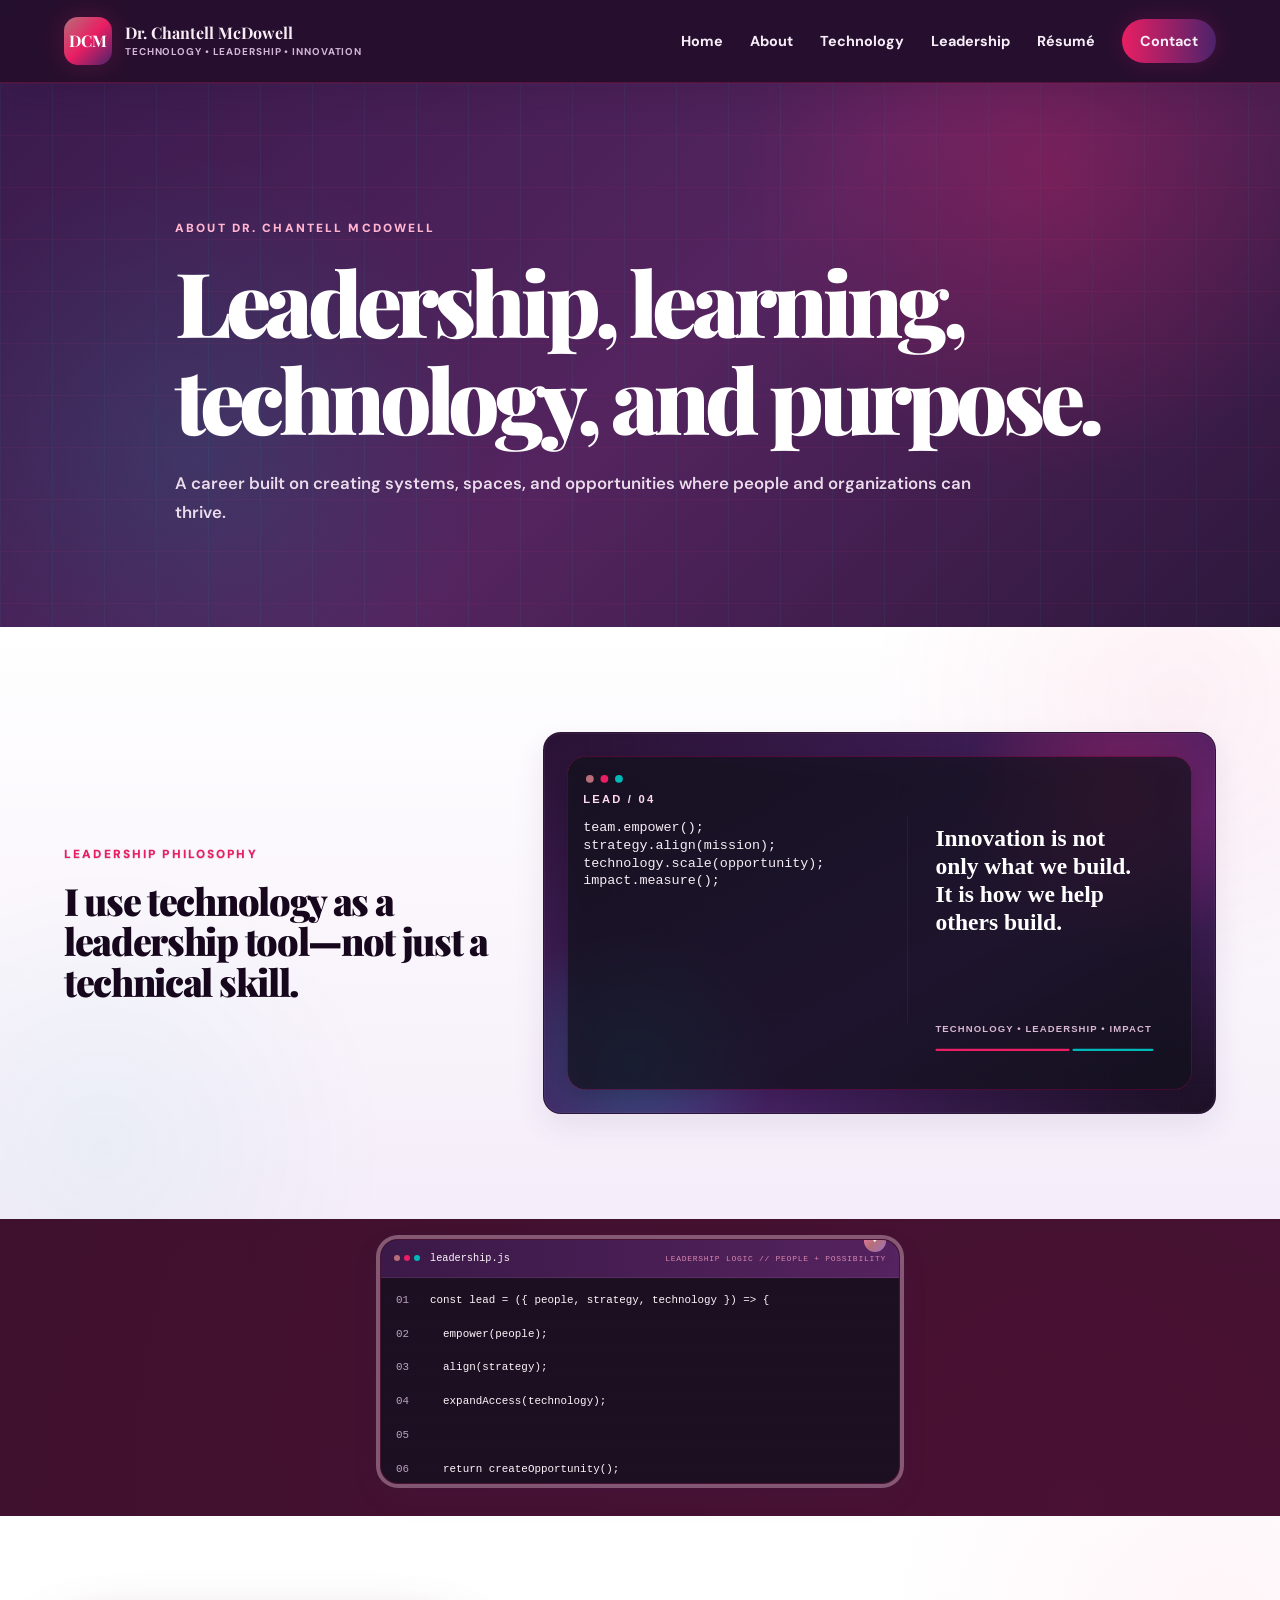
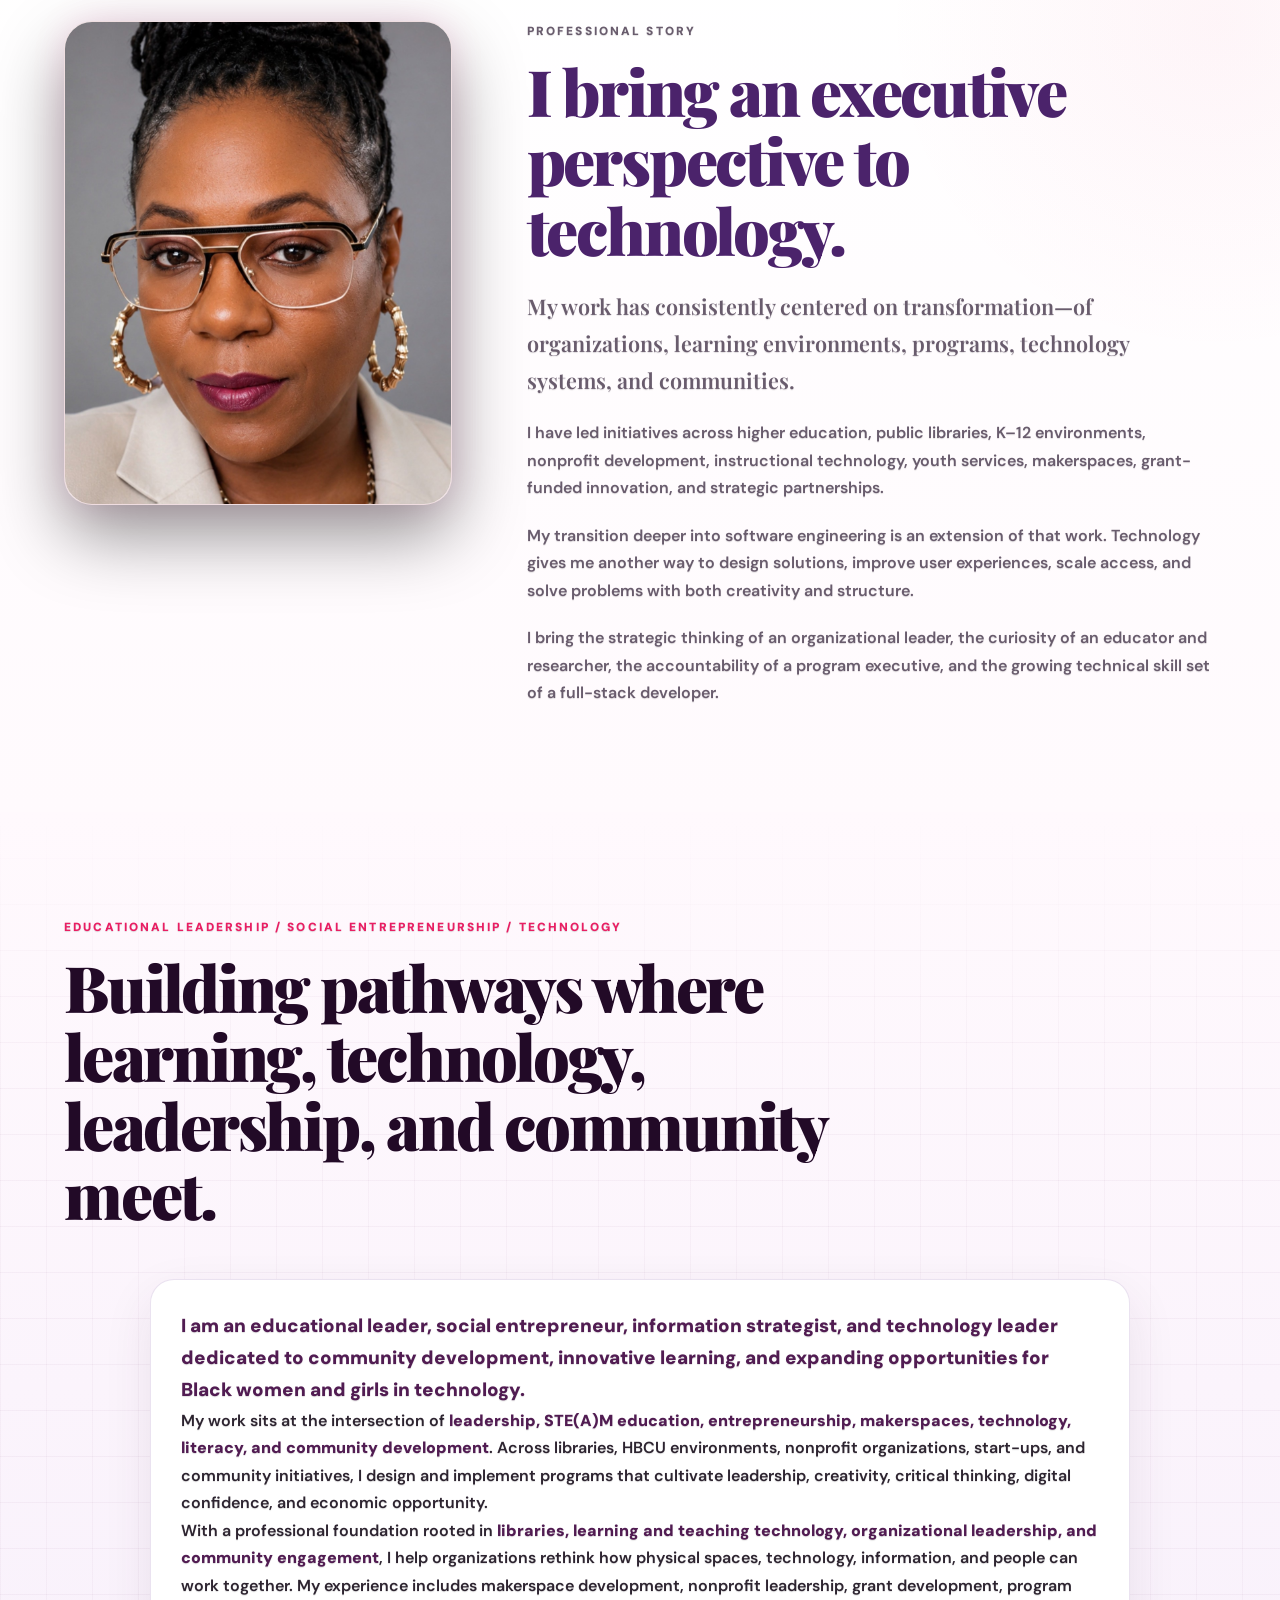
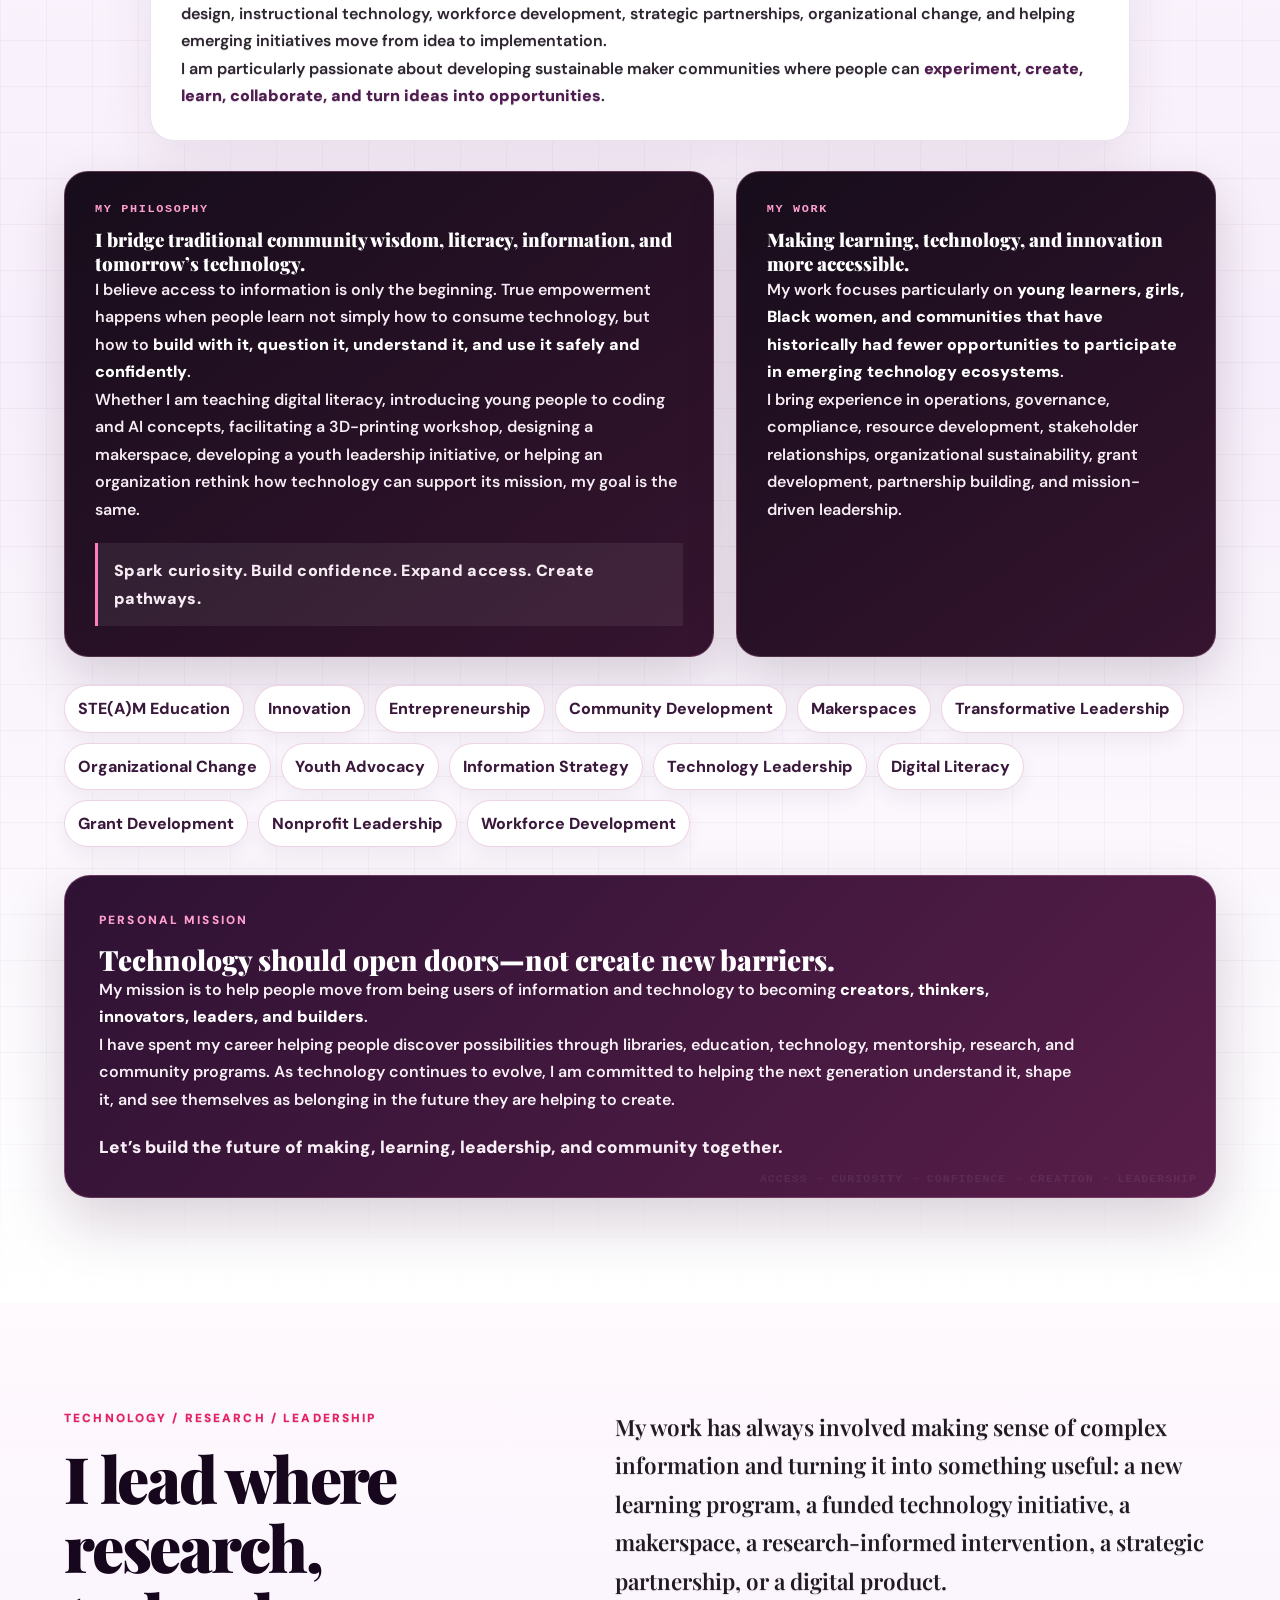
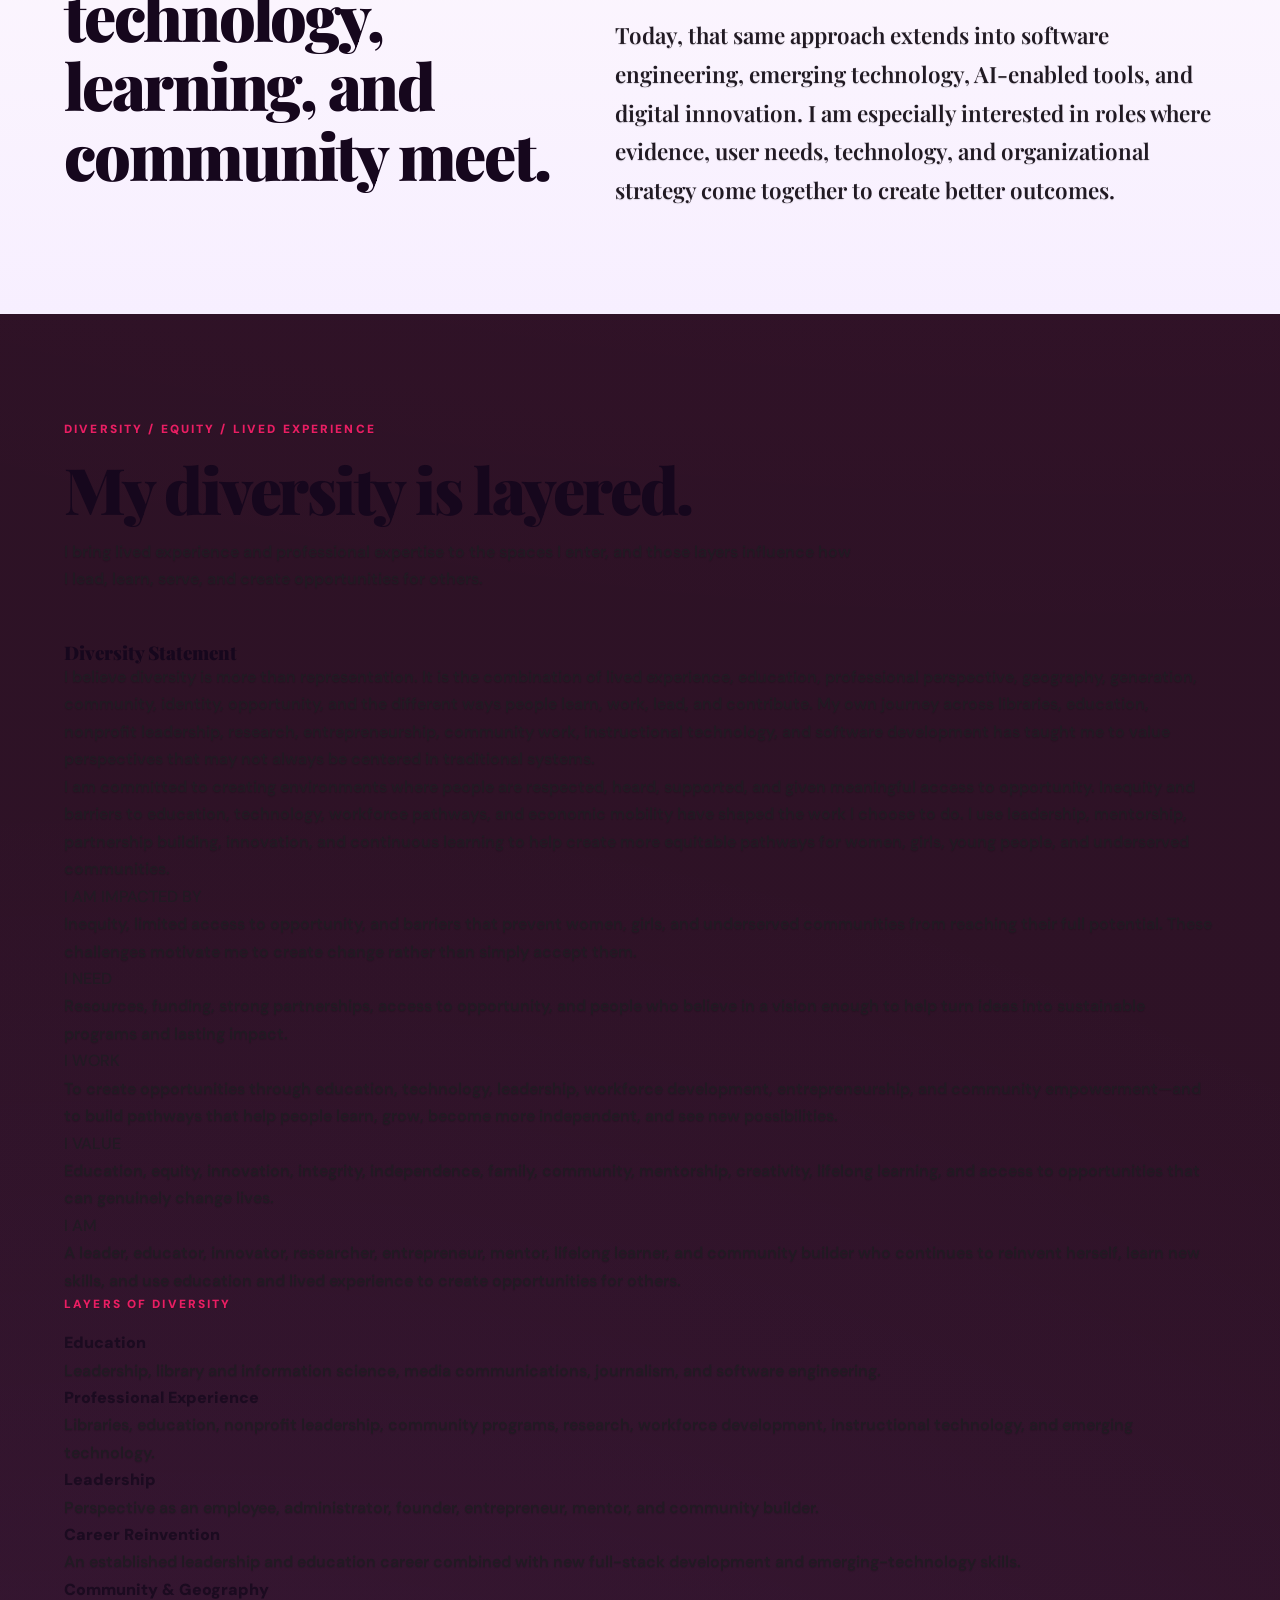
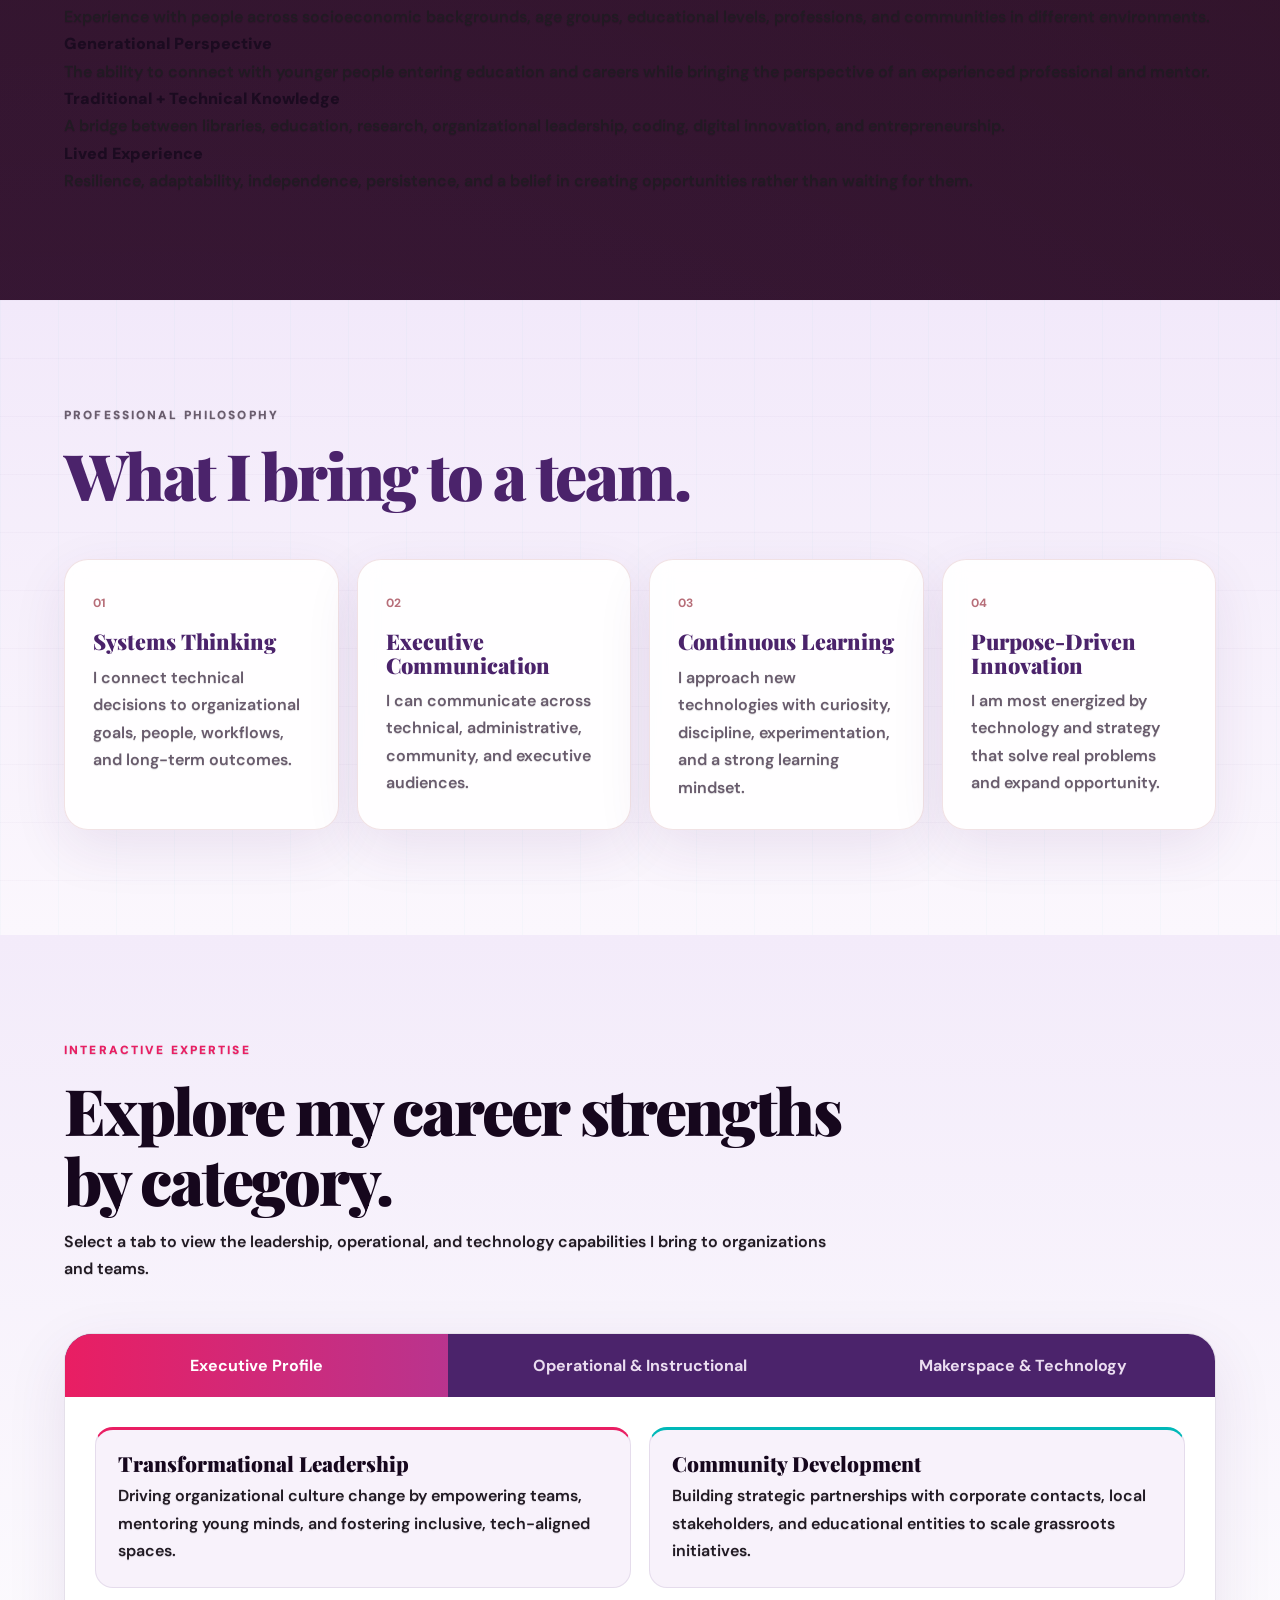
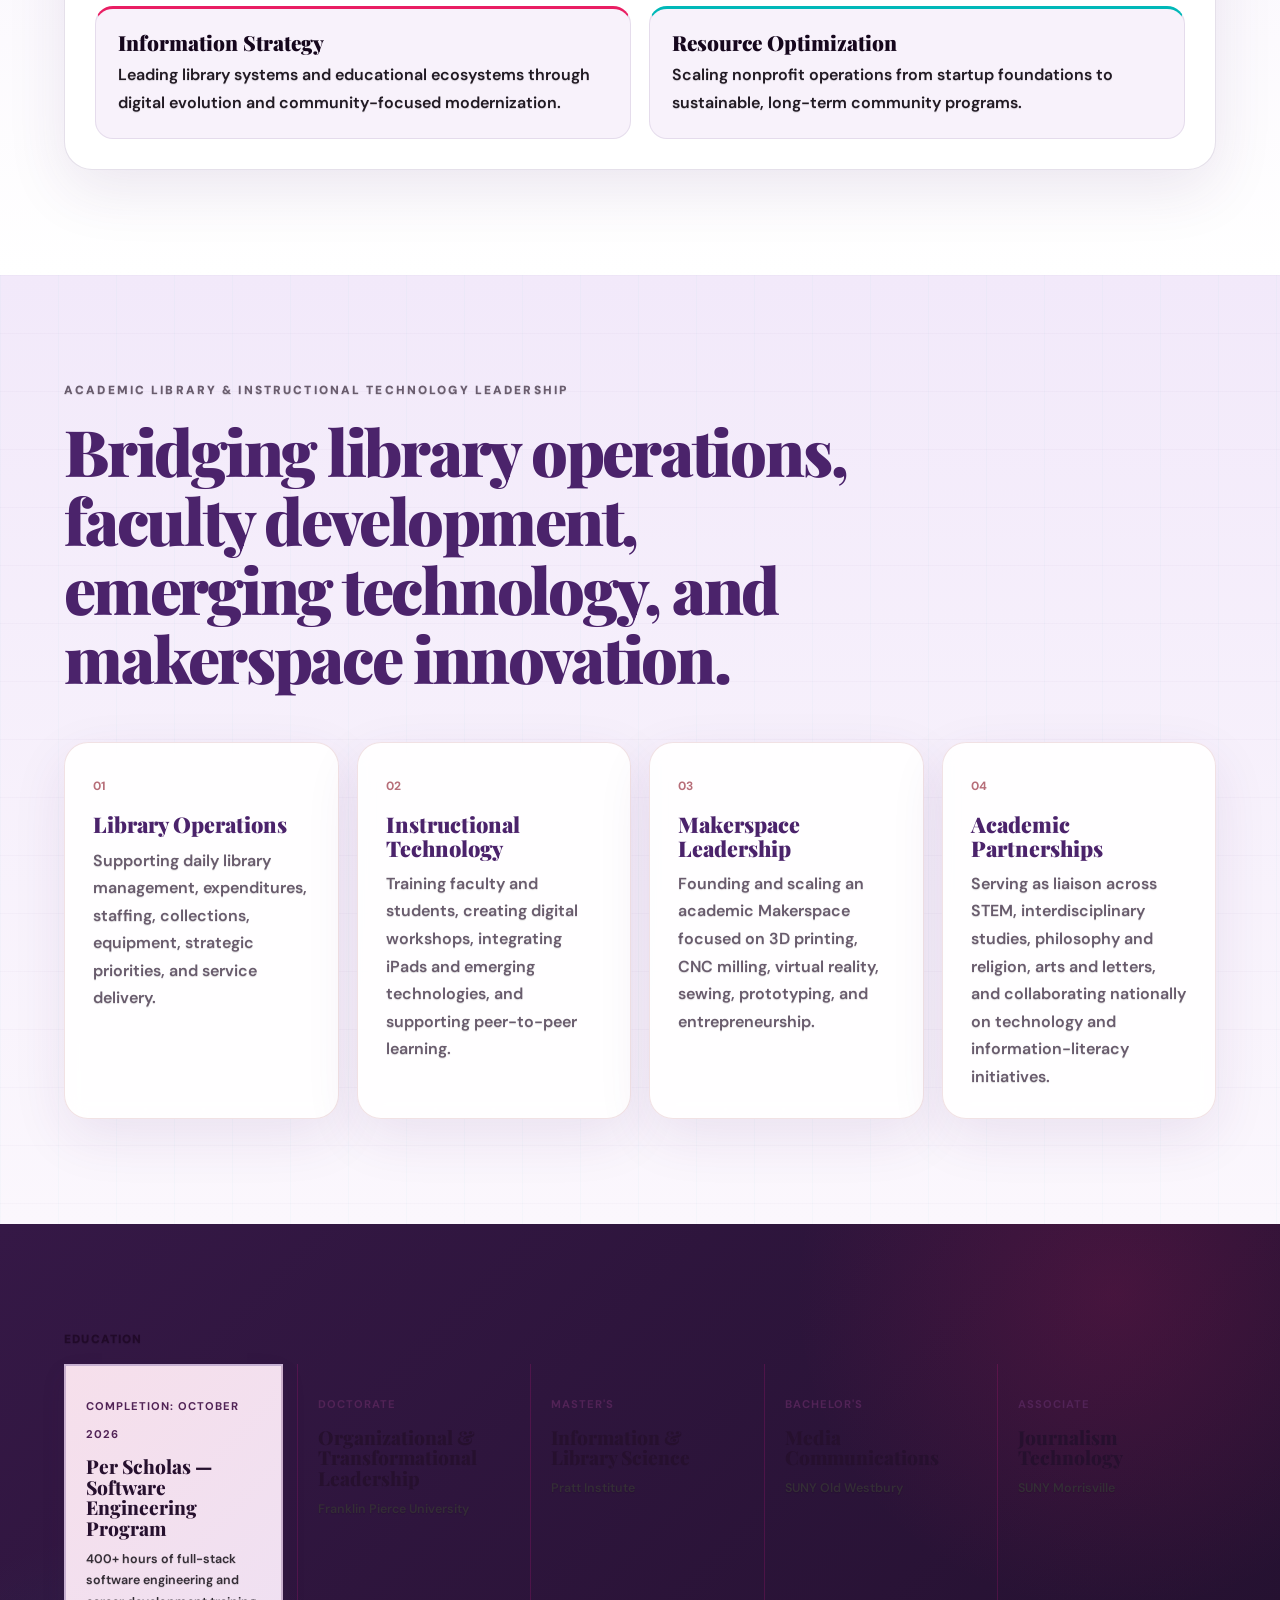
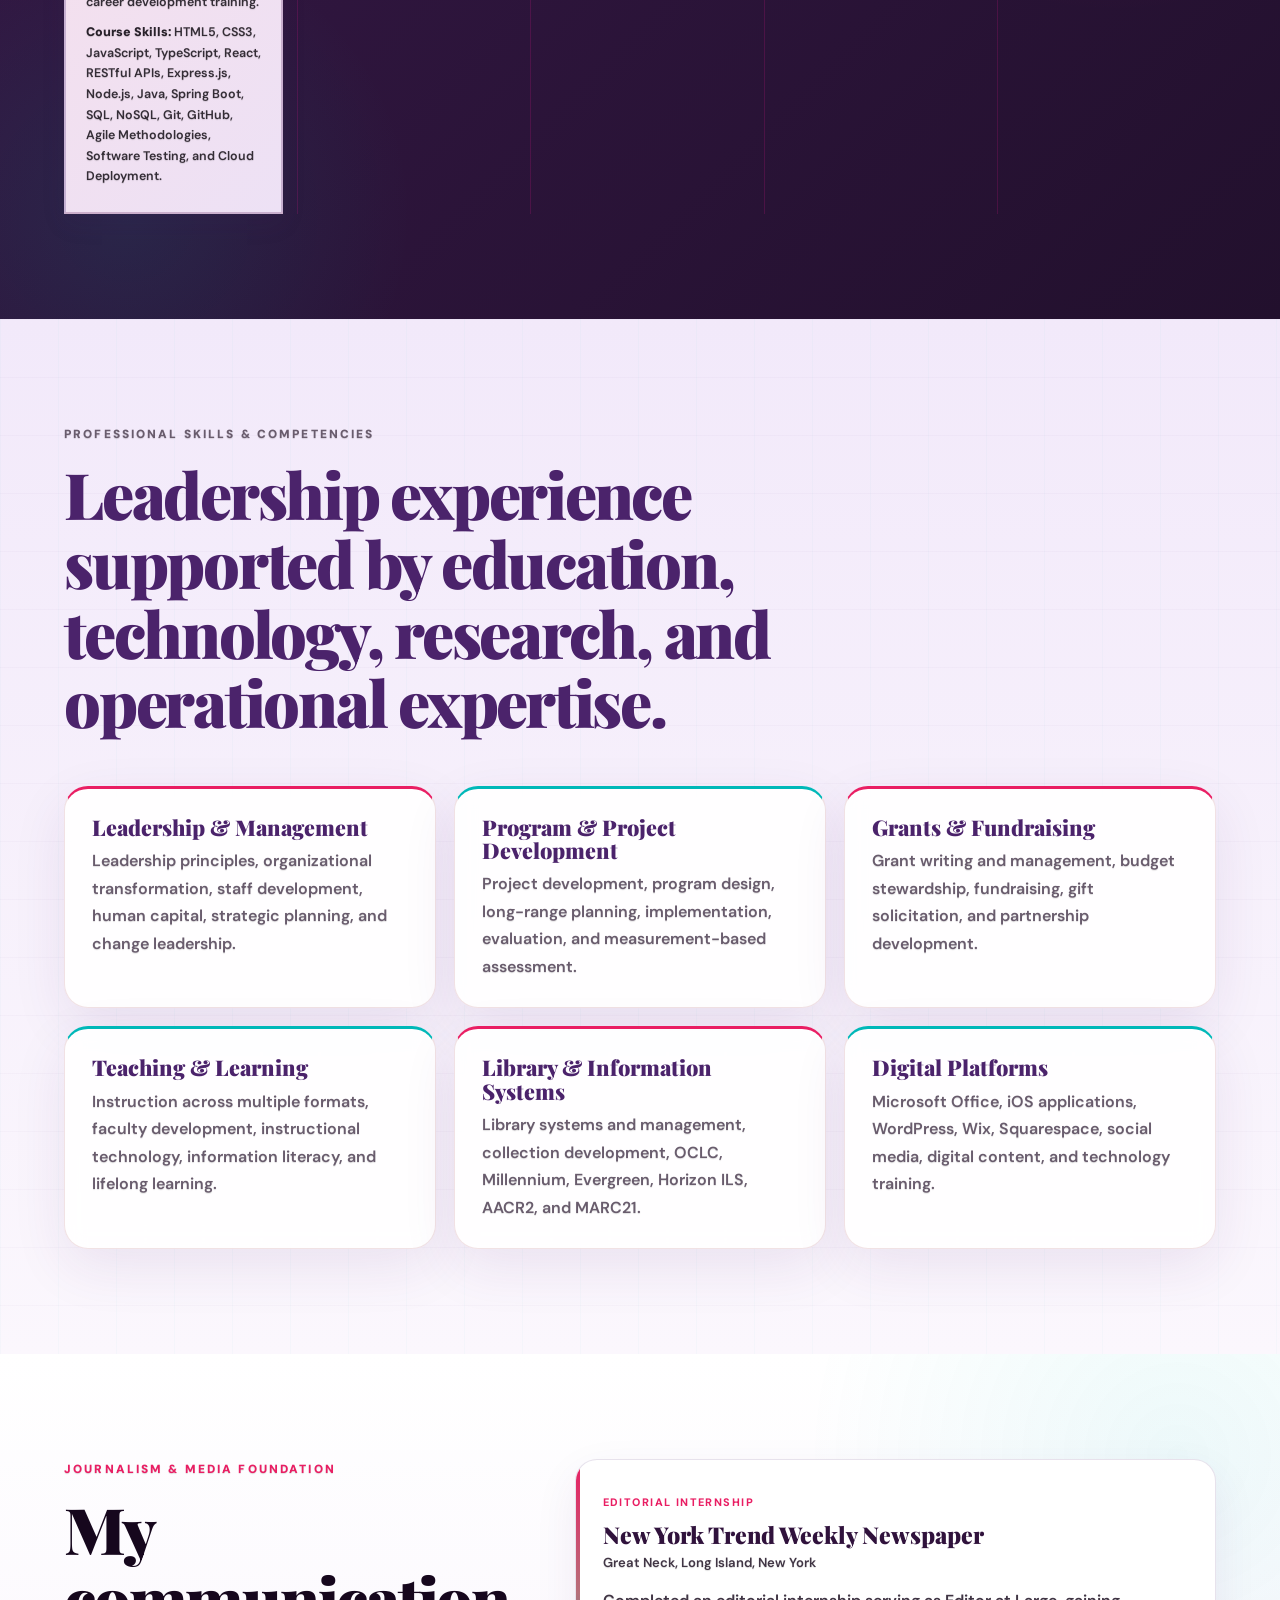
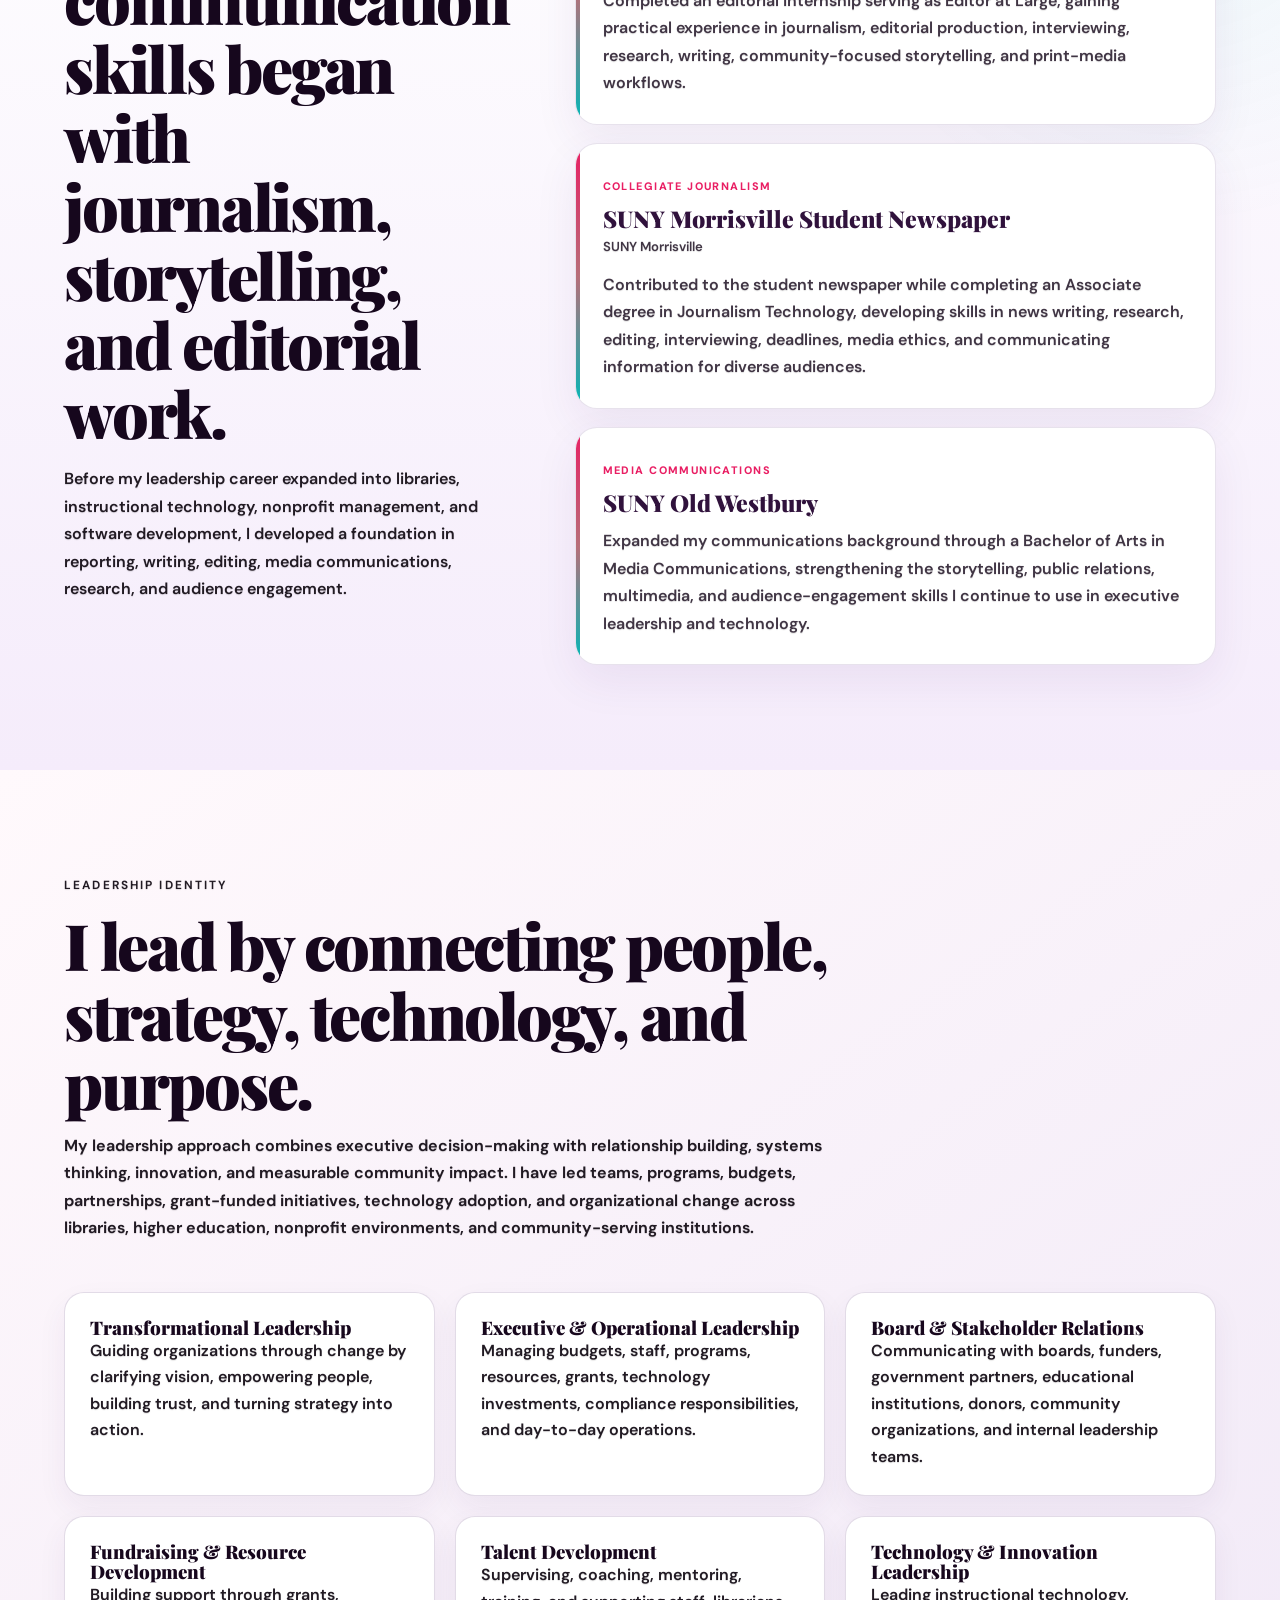
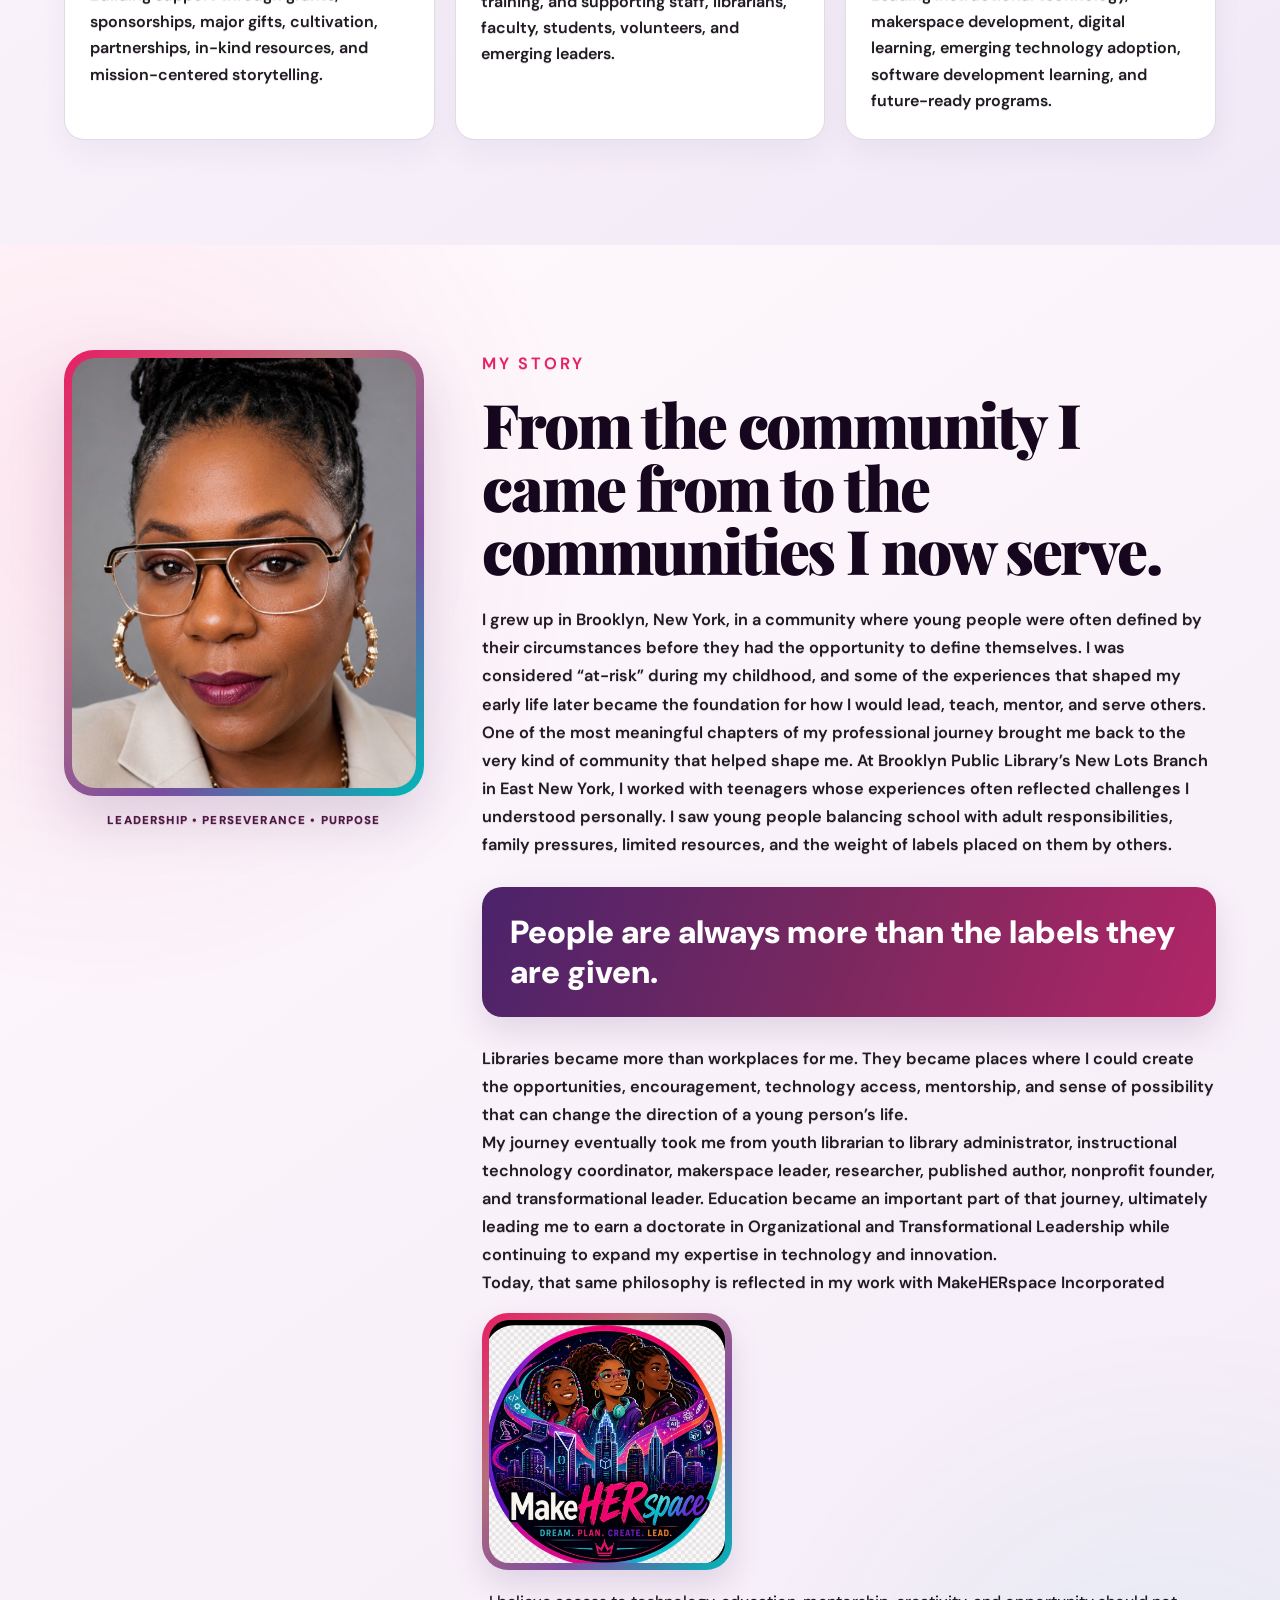
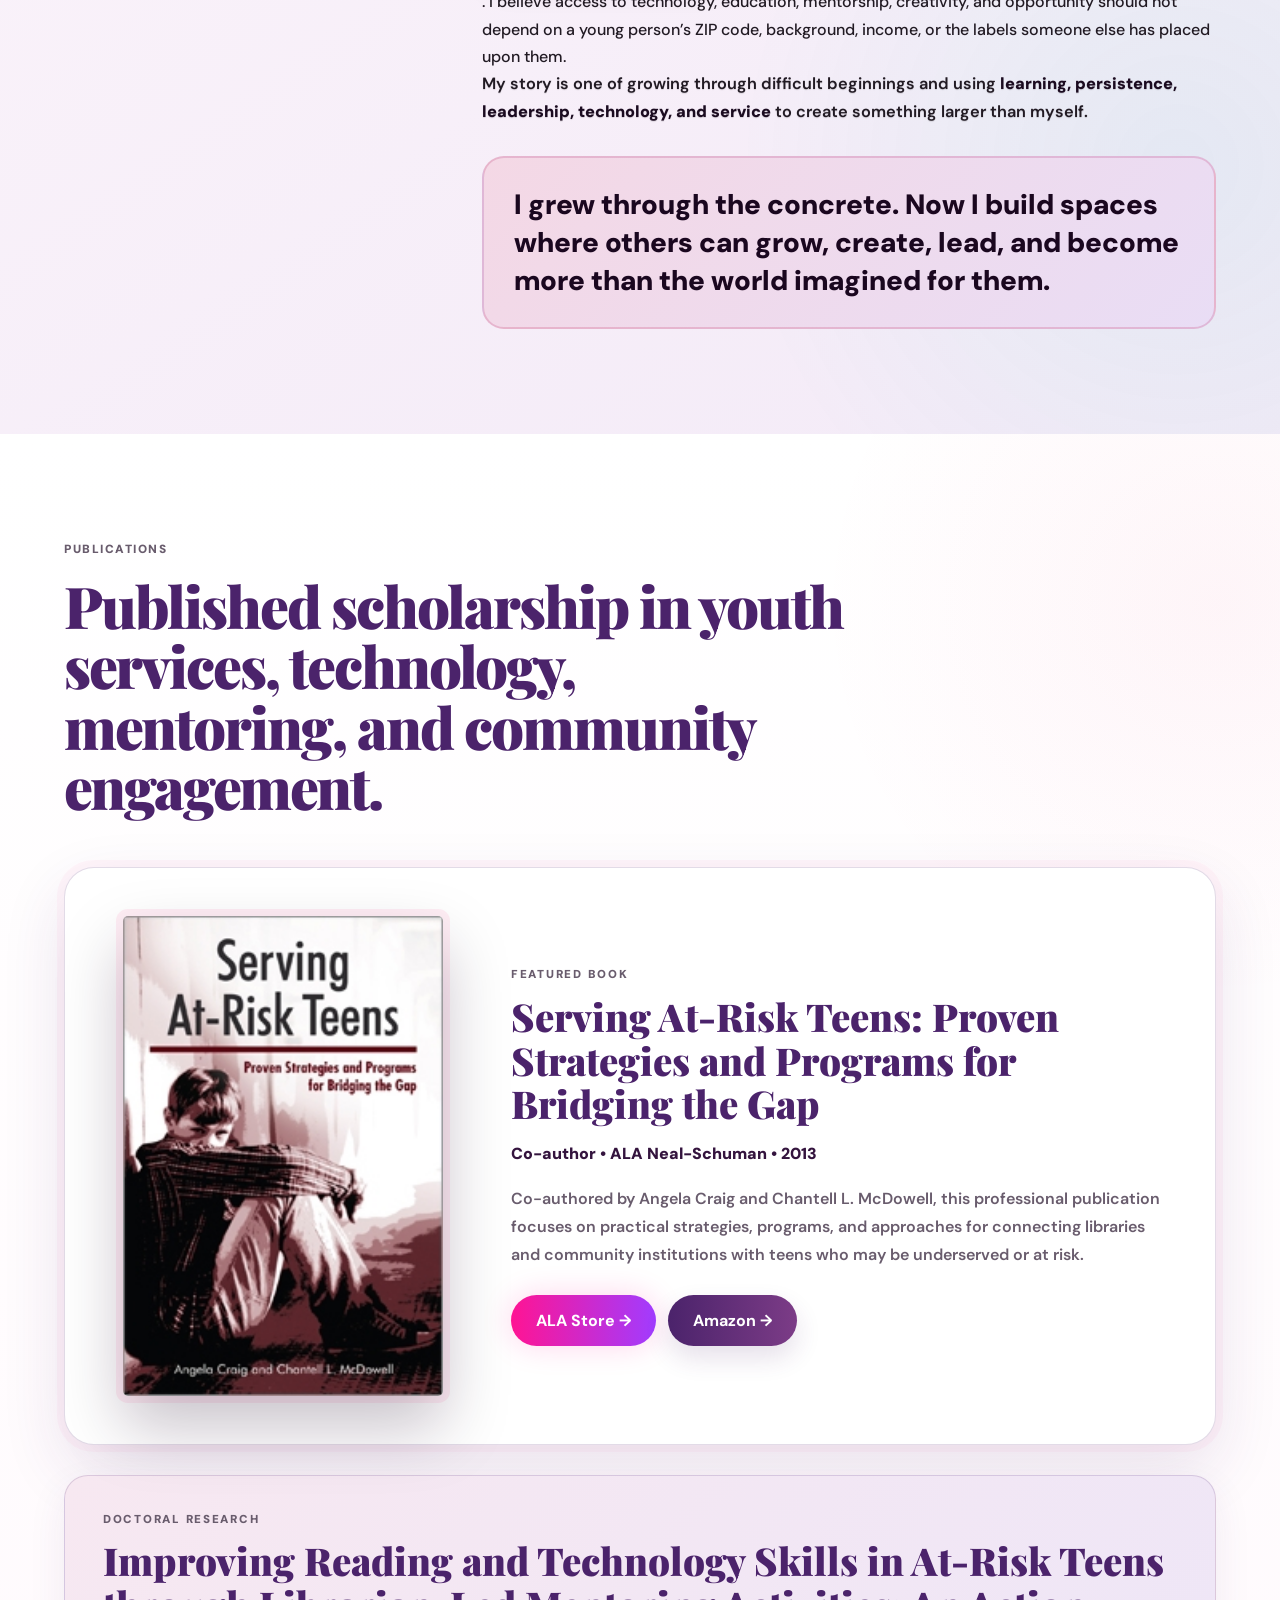
==== commit eb9138ea: "Initial portfolio" ====
--- a/about.html
+++ b/about.html
@@ -81,7 +81,7 @@
 
 <section class="section white-section">
   <div class="container bio-layout">
-    <div class="portrait-secondary reveal"><img src="assets/images/hotpink%20blazer.png" alt="Dr. Chantell McDowell in a hot pink blazer"></div>
+    <div class="portrait-secondary reveal"><img src="assets/images/headshot.jpg" alt="Professional portrait"></div>
     <div class="bio-copy reveal">
       <p class="section-code">PROFESSIONAL STORY</p>
       <h2>I bring an executive perspective to technology.</h2>
@@ -262,51 +262,17 @@
 <section class="section education-band">
   <div class="container">
     <p class="section-code pink reveal">EDUCATION</p>
-    <div class="education-list education-expanded">
-      <article class="education-item reveal per-scholas-education education-detail-card">
-        <span>July 2026 – October 2026</span>
-        <h3>Per Scholas | Software Engineering Training</h3>
-        <p><strong>Software Engineering Program</strong></p>
-        <p>400+ hours of intensive technical and career development training focused on full-stack application development, software engineering principles, cloud deployment, database management, and modern development practices.</p>
-        <p>Weekly professional development strengthened personal branding, résumé development, interview preparation, professional communication, collaboration, and workplace readiness.</p>
-        <p class="education-skills"><strong>Technical Skills:</strong> HTML5, CSS3, JavaScript, TypeScript, React, RESTful APIs, Express.js, Node.js, Java, Spring Boot, SQL, NoSQL, Git, GitHub, Agile Methodologies, Software Testing, and Cloud Deployment.</p>
-      </article>
-
-      <article class="education-item reveal education-detail-card">
-        <span>2011 – 2014</span>
-        <h3>Franklin Pierce University</h3>
-        <p><strong>Doctor of Arts, Organizational Leadership</strong></p>
-        <p>Doctoral study emphasized leadership, organizational change, public and nonprofit leadership, cross-cultural leadership, research design, and evidence-based practice.</p>
-        <div class="education-course-grid">
-          <div><strong>Leadership Core</strong><p>Foundations of Leadership; Leading Change I &amp; II; Collaborative Leadership; Leadership Colloquium.</p></div>
-          <div><strong>Organizational Leadership</strong><p>Designing &amp; Leading Healthy Organizations; Organizational Planning; Appreciative Inquiry; Contemporary Theories of Leadership.</p></div>
-          <div><strong>Public, Nonprofit &amp; Education</strong><p>Social Critiques; Transforming the Public Agenda; Public Leadership; Cross-Cultural Leadership; Foundations of Leadership Studies.</p></div>
-          <div><strong>Research Methods</strong><p>Research Seminar; Advanced Research Writing; Qualitative Research; Quantitative Research.</p></div>
-        </div>
-        <p><strong>Research interests:</strong> youth services, academic librarianship, serving at-risk teens, community outreach, urban colleges and universities, children's libraries, special libraries, and the Search Institute's 40 Developmental Assets.</p>
-        <p><strong>Dissertation research focus:</strong> leading innovative, scalable library services for at-risk youth and communities.</p>
-      </article>
-
-      <article class="education-item reveal education-detail-card">
-        <span>2007 – 2008</span>
-        <h3>Pratt Institute</h3>
-        <p><strong>Master's Degree, Library and Information Science</strong></p>
-        <p>Graduate preparation in information organization, research, library services, information access, and community-centered librarianship.</p>
-      </article>
-
-      <article class="education-item reveal education-detail-card">
-        <span>2000 – 2004</span>
-        <h3>State University of New York at Old Westbury</h3>
-        <p><strong>Bachelor's Degree, Communication and Media Studies</strong></p>
-        <p>Study in communication, media, writing, analysis, and the social impact of information and mass communication.</p>
-      </article>
-
-      <article class="education-item reveal education-detail-card">
-        <span>1998 – 2000</span>
-        <h3>State University of New York College of Agriculture and Technology at Morrisville</h3>
-        <p><strong>Associate's Degree, Applied Arts in Journalism Technology</strong></p>
-        <p>Studied journalism technology with an emphasis on reporting, writing, editing, media production, and communications.</p>
-      </article>
+    <div class="education-list">
+      <div class="education-item reveal per-scholas-education">
+      <span>Completion: October 2026</span>
+      <h3>Per Scholas — Software Engineering Program</h3>
+      <p>400+ hours of full-stack software engineering and career development training.</p>
+      <p class="education-skills"><strong>Course Skills:</strong> HTML5, CSS3, JavaScript, TypeScript, React, RESTful APIs, Express.js, Node.js, Java, Spring Boot, SQL, NoSQL, Git, GitHub, Agile Methodologies, Software Testing, and Cloud Deployment.</p>
+    </div>
+      <div class="education-item reveal"><span>Doctorate</span><h3>Organizational & Transformational Leadership</h3><p>Franklin Pierce University</p></div>
+      <div class="education-item reveal"><span>Master's</span><h3>Information & Library Science</h3><p>Pratt Institute</p></div>
+      <div class="education-item reveal"><span>Bachelor's</span><h3>Media Communications</h3><p>SUNY Old Westbury</p></div>
+      <div class="education-item reveal"><span>Associate</span><h3>Journalism Technology</h3><p>SUNY Morrisville</p></div>
     </div>
   </div>
 </section>
@@ -405,7 +371,7 @@
   <div class="container personal-story-grid">
     <div class="personal-story-photo reveal">
       <div class="story-photo-frame">
-        <img src="assets/images/IMG_4313%202.jpg" alt="Dr. Chantell McDowell">
+        <img src="assets/images/headshot.jpg" alt="Dr. Chantell McDowell">
       </div>
       <p class="story-photo-caption">LEADERSHIP • PERSEVERANCE • PURPOSE</p>
     </div>
@@ -425,7 +391,7 @@
       <p>My journey eventually took me from youth librarian to library administrator, instructional technology coordinator, makerspace leader, researcher, published author, nonprofit founder, and transformational leader. Education became an important part of that journey, ultimately leading me to earn a doctorate in Organizational and Transformational Leadership while continuing to expand my expertise in technology and innovation.</p>
 
       <p>Today, that same philosophy is reflected in my work with MakeHERspace Incorporated
-<div class="makeherspace-brand-logo"><a href="https://www.makeherspace.org" target="_blank" rel="noopener noreferrer"><img src="assets/images/IMG_4462%202.jpg" alt="MakeHERspace Incorporated — Dream. Plan. Create. Lead."></a></div>. I believe access to technology, education, mentorship, creativity, and opportunity should not depend on a young person’s ZIP code, background, income, or the labels someone else has placed upon them.</p>
+<div class="makeherspace-brand-logo"><a href="https://www.makeherspace.org" target="_blank" rel="noopener noreferrer"><img src="assets/images/makeherspace-logo.jpg" alt="MakeHERspace Incorporated — Dream. Plan. Create. Lead."></a></div>. I believe access to technology, education, mentorship, creativity, and opportunity should not depend on a young person’s ZIP code, background, income, or the labels someone else has placed upon them.</p>
 
       <p>My story is one of growing through difficult beginnings and using <strong>learning, persistence, leadership, technology, and service</strong> to create something larger than myself.</p>
 
--- a/style.css
+++ b/style.css
@@ -4080,25 +4080,6 @@
 
 .makeherspace-brand-logo{width:min(250px,72vw);margin:16px 0 18px;padding:7px;border-radius:26px;background:linear-gradient(135deg,#E91E63,#B76E79,#7B4CA0,#00B8B8);box-shadow:0 14px 32px rgba(75,35,107,.14)}.makeherspace-brand-logo a{display:block;line-height:0;border:0!important;text-decoration:none!important}.makeherspace-brand-logo img{display:block;width:100%;height:auto;border-radius:20px}.makeherspace-brand-logo:hover{transform:translateY(-2px);transition:.2s;box-shadow:0 18px 38px rgba(75,35,107,.20)}@media(max-width:600px){.makeherspace-brand-logo{width:min(220px,78vw)}}
 
-/* Final contrast pass for dark surfaces and primary actions. */
-.matrix-site .button,
-.matrix-site .button:hover,
-.matrix-site .button:visited,
-.matrix-site .button.ghost,
-.matrix-site .button.secondary{
-  color:#fff !important;
-  font-size:1rem;
-}
-.matrix-site .metric-row strong{
-  color:#fff !important;
-  font-size:1.35rem;
-}
-.matrix-site .metric-row span{
-  color:#f1ddea !important;
-  font-size:.88rem;
-  line-height:1.45;
-}
-
 /* =========================================================
    AUGUST 2026 TECHNOLOGY / RESEARCH / LEADERSHIP MATRIX UPGRADE
    Keeps the original feminine Matrix concept while adding
@@ -4146,28 +4127,6 @@
 /* =========================================================
    ACCESSIBILITY / HIGH-CONTRAST DARK MATRIX PASS
    ========================================================= */
-.diversity-section .section-heading h2{color:#210d25!important;font-size:clamp(2.25rem,5vw,4rem)}
-.diversity-section .section-heading .lead{color:#382d3b!important;font-size:1.12rem;font-weight:600}
-.diversity-statement h3{color:#30112b!important}
-.diversity-statement p{color:#403642!important;font-size:1rem;line-height:1.75}
-.diversity-value p{color:#fff!important;font-size:.98rem;line-height:1.6}
-.layers-panel .section-code{color:#9a286b!important}
-.layers-grid p{color:#403642!important;font-size:.95rem;line-height:1.6}
-.diversity-section .reveal{opacity:1!important;transform:none!important}
-.diversity-section .layers-grid strong{color:#49203f!important;font-size:1.02rem}
-.diversity-section .layers-panel{background:rgba(22,8,25,.96)!important;border-color:rgba(255,157,218,.35)!important}
-.diversity-section .layers-panel .section-code{color:#ff9fd0!important}
-.diversity-section .layers-grid>div{background:rgba(255,255,255,.08)!important;border-left-color:#ff69b4!important;box-shadow:none}
-.diversity-section .layers-grid strong{color:#fff!important}
-.diversity-section .layers-grid p{color:#f6eefa!important;font-size:1rem;line-height:1.7}
-.diversity-section .section-code{color:#ff9fd0!important}
-.diversity-section .section-heading h2{color:#fff!important}
-.diversity-section .section-heading .lead{color:#f6eefa!important}
-.diversity-section .diversity-statement h3{color:#fff!important}
-.diversity-section .diversity-statement p{color:#f6eefa!important}
-.founder-section .founder-grid h2{color:#fff!important}
-.founder-section .founder-grid .lead{color:#ffe4f2!important}
-.founder-section .founder-grid>div:last-child>p:not(.section-code):not(.lead){color:#f6eefa!important}
 .hero p,.page-hero p,.dark-section p,.ai-rd-section p,.ai-tech-lab-section p,.research-leadership-section p,
 .cta-section p,.featured-work p,.matrix-terminal,.floating-code{color:#F4EAF3!important;opacity:1!important}
 .hero-lead,.page-hero .narrow>p:last-child,.dark-section .section-heading>p:last-child,
@@ -4230,50 +4189,3 @@
 .mission-panel strong{color:#FFFFFF!important}
 .mission-close{margin-top:20px;font-size:1.08rem;font-weight:900!important;color:#FFFFFF!important}
 @media(max-width:850px){.identity-grid{grid-template-columns:1fr}.brand-positioning-band p{font-size:.87rem}.identity-intro,.identity-card,.mission-panel{padding:24px}}
-
-
-/* Expanded education details — high-contrast Matrix presentation */
-.education-expanded { gap: 1.35rem; }
-.education-detail-card { color: #fff8ff; }
-.education-detail-card h3 { color: #ffffff; }
-.education-detail-card > p, .education-detail-card li { color: #f6eefa; line-height: 1.72; }
-.education-detail-card strong { color: #ffd7f1; }
-.education-detail-card > span { color: #ff9cda; font-weight: 800; letter-spacing: .04em; }
-.education-course-grid { display: grid; grid-template-columns: repeat(2, minmax(0,1fr)); gap: .85rem; margin: 1rem 0; }
-.education-course-grid > div { background: rgba(255,255,255,.055); border: 1px solid rgba(255,157,218,.34); border-radius: 16px; padding: 1rem; }
-.education-course-grid strong { color: #ffffff; }
-.education-course-grid p { color: #f6eefa; margin: .35rem 0 0; line-height: 1.6; }
-@media (max-width: 760px) { .education-course-grid { grid-template-columns: 1fr; } }
-
-.education-band .education-list.education-expanded{grid-template-columns:1fr;gap:1.35rem}
-.education-band .education-expanded .education-detail-card{padding:2rem 2.2rem;border-left:3px solid #ff69b4;background:rgba(255,255,255,.055);border-radius:18px}
-.education-band .education-expanded .education-detail-card>span{display:block;color:#ffb5db;font-size:.95rem;font-weight:800;letter-spacing:.05em}
-.education-band .education-expanded .education-detail-card h3{color:#fff!important;font-size:clamp(1.55rem,3vw,2.25rem);line-height:1.2;margin:.55rem 0 1rem}
-.education-band .education-expanded .education-detail-card>p{color:#f6eefa!important;font-size:1rem;line-height:1.72}
-.education-band .education-expanded .education-detail-card>p strong{color:#ffd7f1!important}
-.publications-strong .publication-feature-copy h3,
-.publications-strong .doctoral-publication-card h3{color:#fff!important}
-.publications-strong .publication-kicker{color:#ff9fd0!important}
-.publications-strong .publication-meta,
-.publications-strong .publication-meta strong{color:#ffe0f0!important}
-.publications-strong .publication-description{color:#f6eefa!important}
-.publications-strong .doctoral-publication-card{background:rgba(22,8,25,.96)!important;border-color:rgba(255,157,218,.35)!important}
-.publications-strong .doctoral-publication-card .publication-meta strong{color:#ffe0f0!important}
-.publications-strong .publication-buttons .button{color:#fff!important}
-.publications-strong .publications-heading .section-code{color:#ff69b4!important}
-.publications-strong .publications-heading h2{color:#fff!important}
-.publications-strong .publication-feature-copy h3,
-.publications-strong .doctoral-publication-card h3{color:#fff!important;text-shadow:0 1px 2px rgba(0,0,0,.5)}
-.publications-strong .publication-meta,
-.publications-strong .publication-meta strong{color:#bffcff!important}
-.publications-strong .publication-description{color:#f7eff8!important}
-.publications-strong .publication-feature-copy h3,
-.publications-strong .doctoral-publication-card h3{color:#ffffff!important;text-shadow:0 2px 4px rgba(0,0,0,.7)}
-.publications-strong .publication-feature-copy .publication-meta,
-.publications-strong .publication-feature-copy .publication-meta strong,
-.publications-strong .doctoral-publication-card .publication-meta,
-.publications-strong .doctoral-publication-card .publication-meta strong{color:#ffffff!important}
-.publications-strong .publication-feature-copy .publication-description{color:#ffffff!important}
-.publications-strong .publication-buttons a{color:#ffffff!important}
-.resume-light main{padding-bottom:0!important}
-.resume-light .mini-code-visual{display:none!important}
